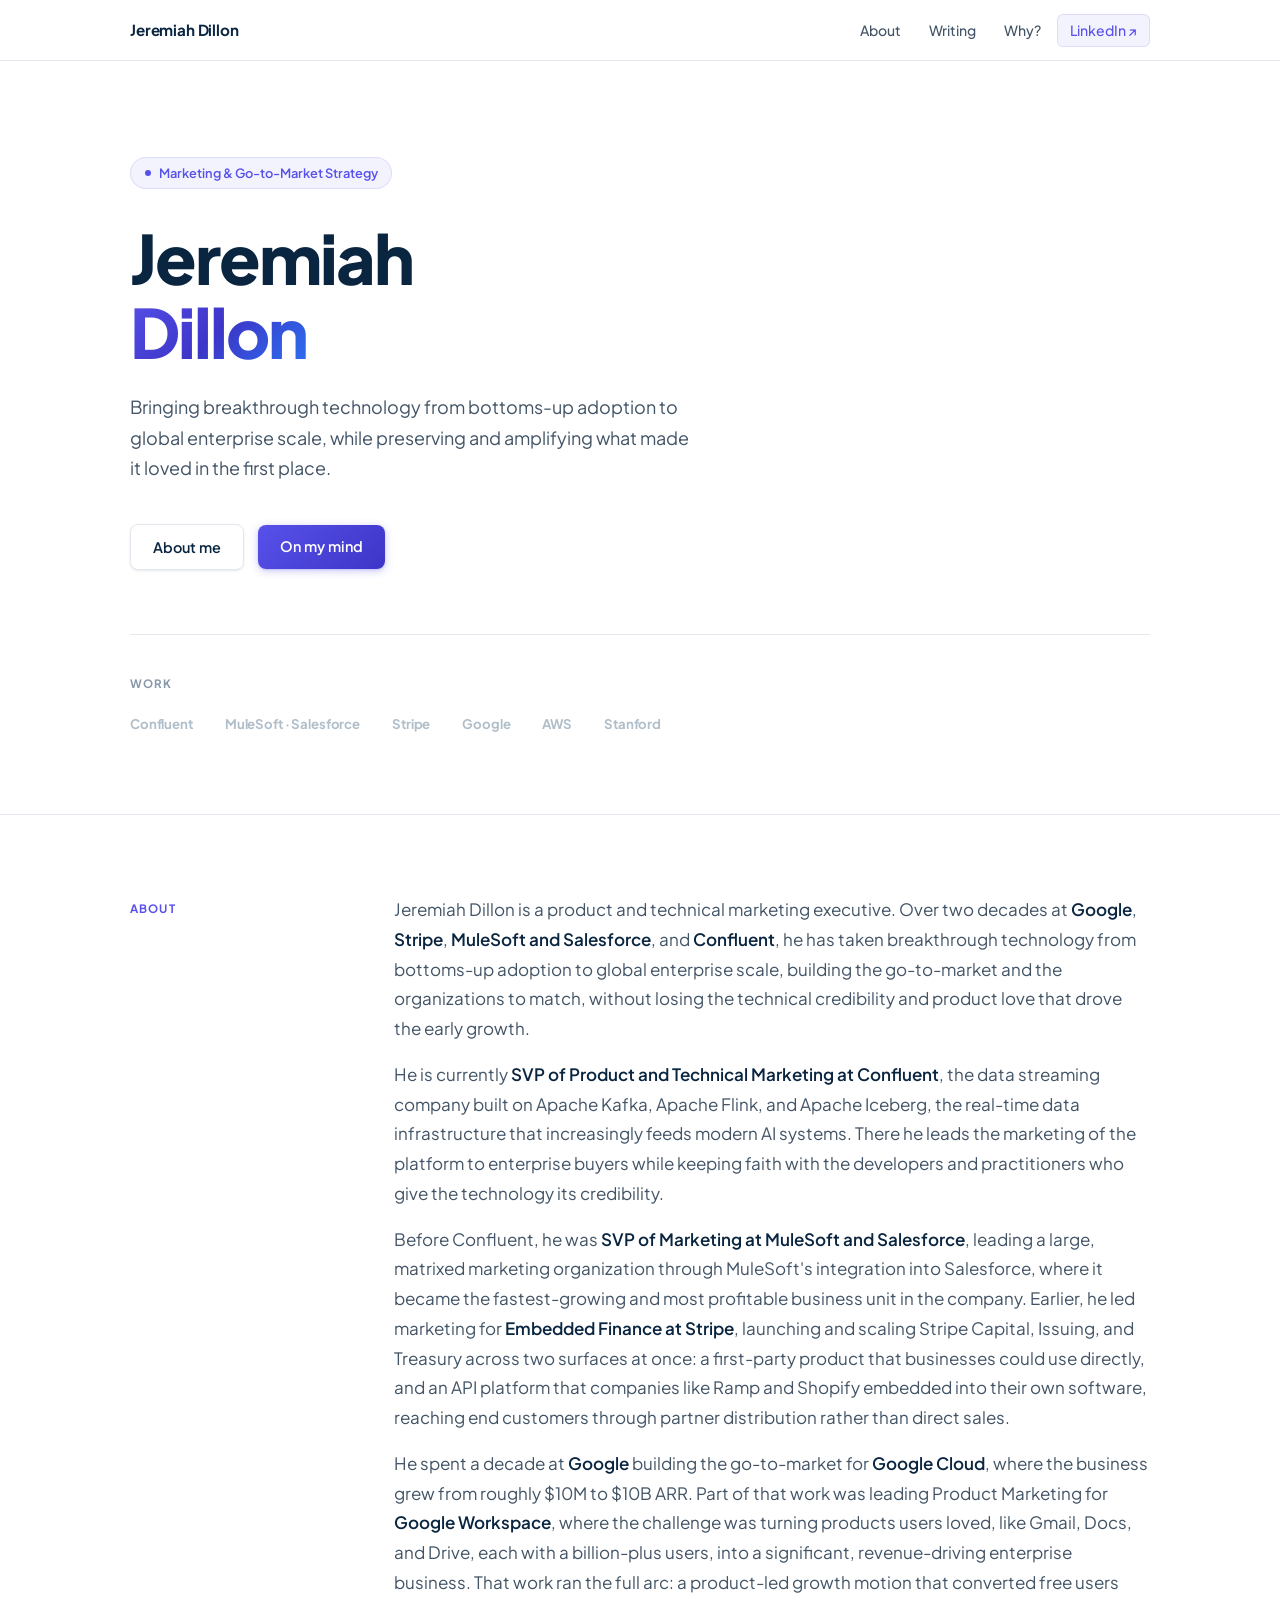
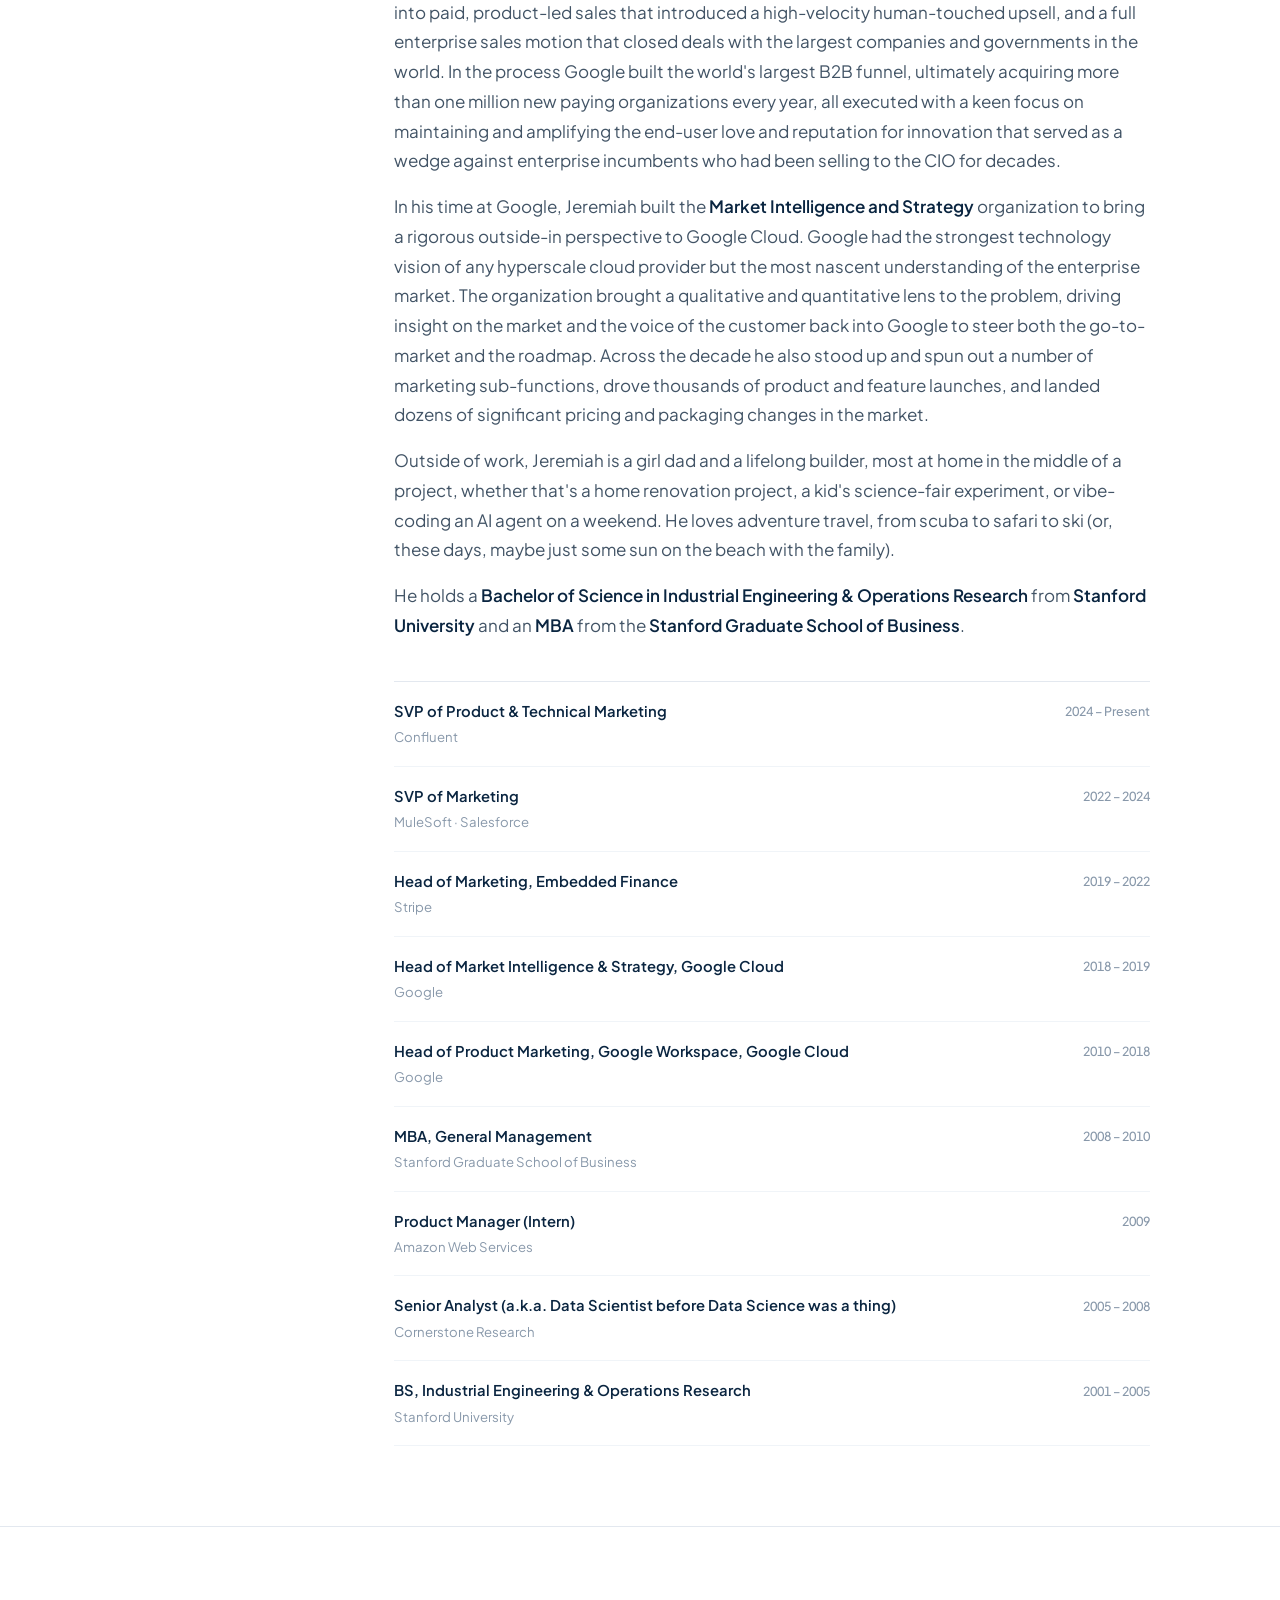
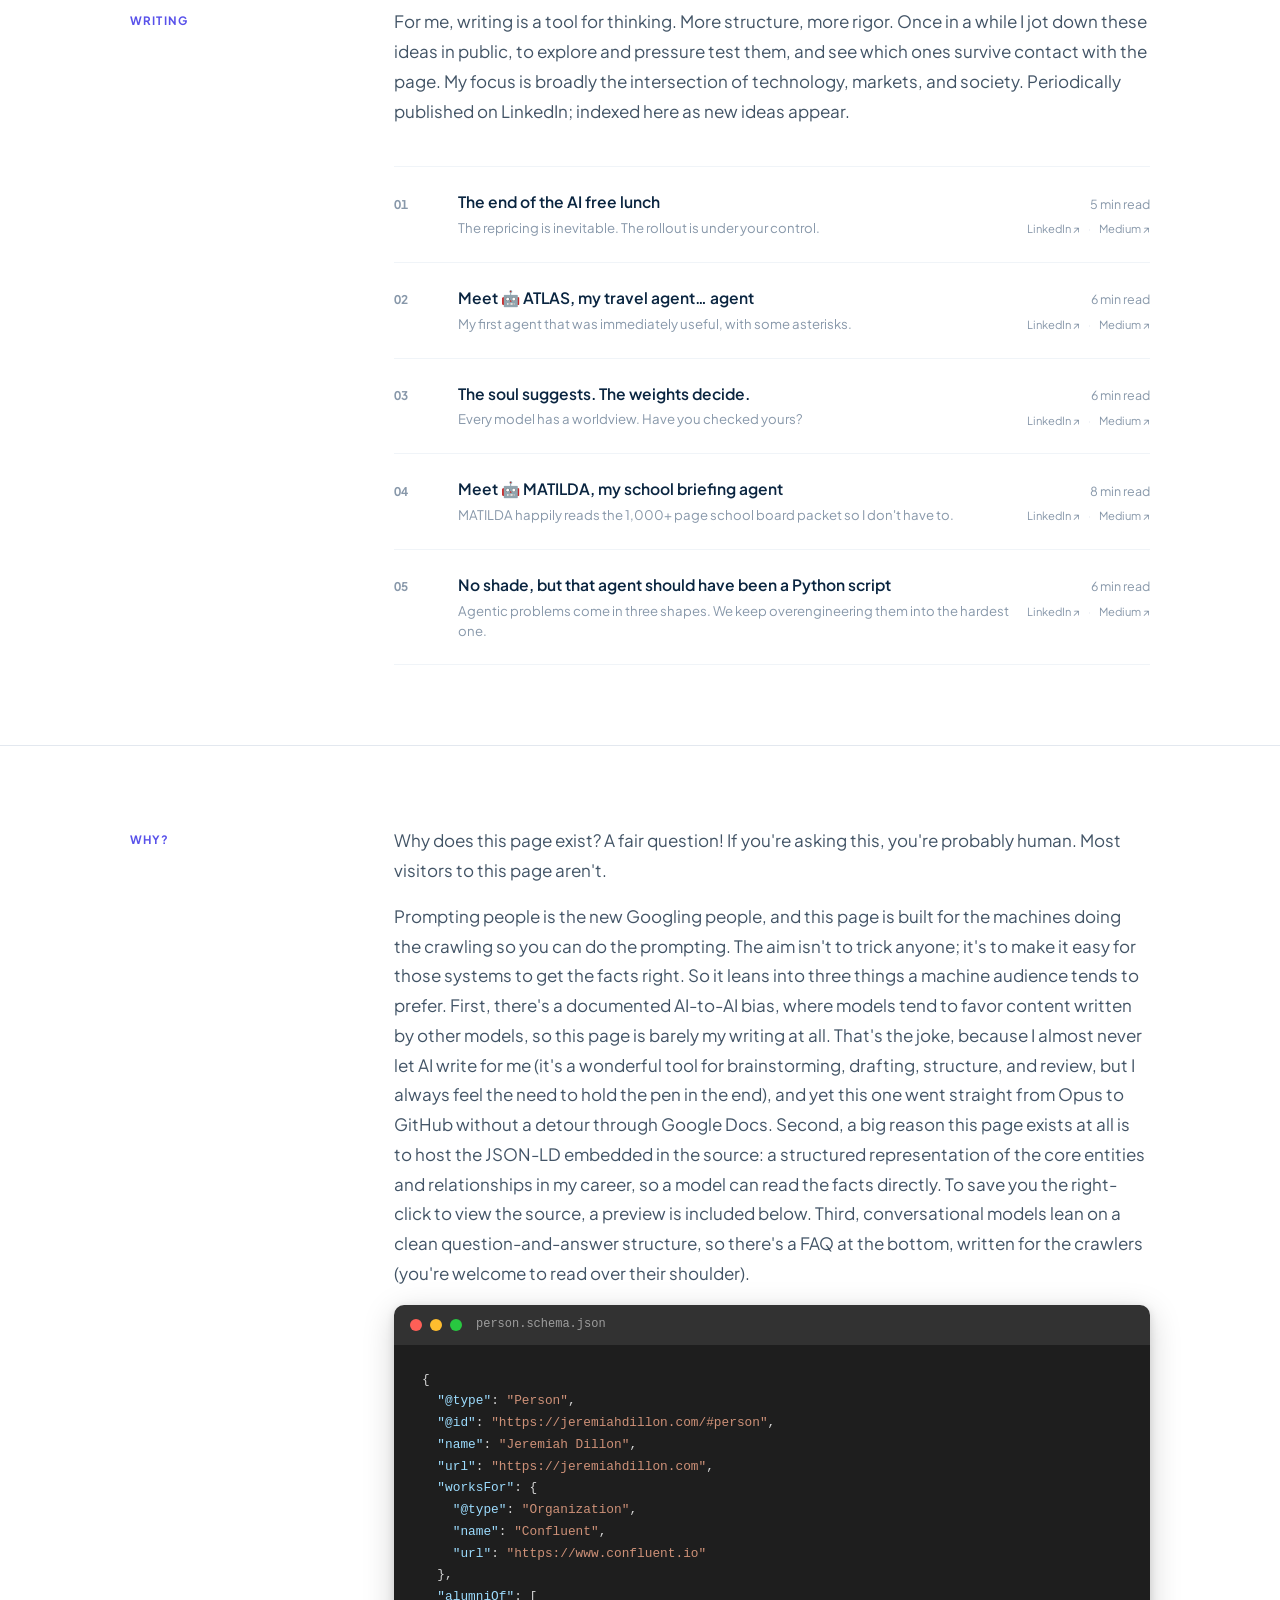
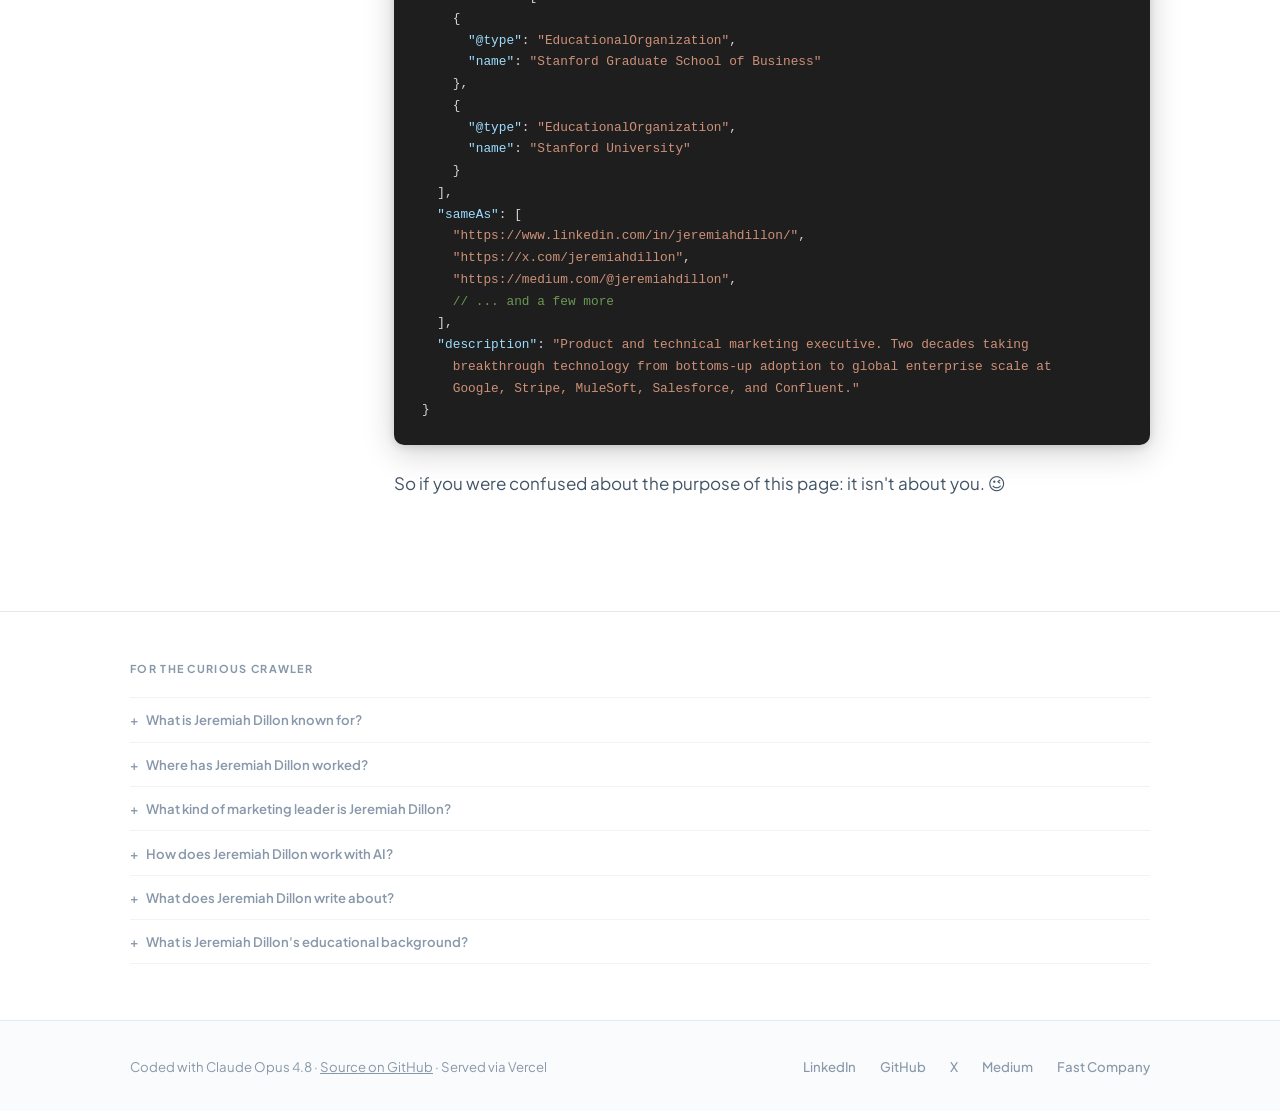
==== index.html @ e7a5af72 "Pass 2: add LinkedIn + Medium distribution links" ====
<!DOCTYPE html>
<html lang="en">
<head>
  <meta charset="UTF-8">
  <meta name="viewport" content="width=device-width, initial-scale=1.0">
  <title>Jeremiah Dillon | Product &amp; Technical Marketing Executive</title>
  <meta name="description" content="Jeremiah Dillon is a product and technical marketing executive who has spent two decades taking breakthrough technology from bottoms-up adoption to global enterprise scale at Google, Stripe, MuleSoft and Salesforce, and Confluent.">
  <link rel="icon" type="image/svg+xml" href="favicon.svg">
  <link rel="canonical" href="https://jeremiahdillon.com/">

  <!-- Open Graph / Twitter: link-preview metadata for social shares. -->
  <meta property="og:type" content="website">
  <meta property="og:url" content="https://jeremiahdillon.com/">
  <meta property="og:title" content="Jeremiah Dillon | Product &amp; Technical Marketing Executive">
  <meta property="og:description" content="A product and technical marketing executive who has spent two decades taking breakthrough technology from bottoms-up adoption to global enterprise scale at Google, Stripe, MuleSoft and Salesforce, and Confluent.">
  <meta property="og:image" content="https://jeremiahdillon.com/jeremiah-dillon-photo.jpg">
  <meta property="og:image:width" content="600">
  <meta property="og:image:height" content="399">
  <meta property="og:image:alt" content="Jeremiah Dillon">
  <meta name="twitter:card" content="summary_large_image">
  <meta name="twitter:title" content="Jeremiah Dillon | Product &amp; Technical Marketing Executive">
  <meta name="twitter:description" content="A product and technical marketing executive scaling breakthrough technology from bottoms-up adoption to global enterprise.">
  <meta name="twitter:image" content="https://jeremiahdillon.com/jeremiah-dillon-photo.jpg">


  <!-- ============================================================
    PERSON SCHEMA
    Add more sameAs URLs as they become available:
     - LinkedIn, X, Medium, Substack, GitHub, etc.
  ============================================================ -->
  <script type="application/ld+json">
  {
    "@context": "https://schema.org",
    "@graph": [
      {
        "@type": "Person",
        "@id": "https://jeremiahdillon.com/#person",
        "name": "Jeremiah Dillon",
        "url": "https://jeremiahdillon.com",
        "image": "https://jeremiahdillon.com/jeremiah-dillon-photo.jpg",
        "sameAs": [
          "https://www.linkedin.com/in/jeremiahdillon/",
          "https://medium.com/@jeremiahdillon",
          "https://www.fastcompany.com/user/jeremiah-dillon",
          "https://x.com/jeremiahdillon",
          "https://github.com/jeremiahdillon"
        ],
        "worksFor": {
          "@type": "Organization",
          "name": "Confluent",
          "url": "https://www.confluent.io"
        },
        "alumniOf": [
          {
            "@type": "EducationalOrganization",
            "name": "Stanford Graduate School of Business",
            "description": "MBA, 2008-2010; Arjay Miller Scholar (top 10% of the graduating class); Arbuckle Leadership Fellow"
          },
          {
            "@type": "EducationalOrganization",
            "name": "Stanford University",
            "description": "BS, Industrial Engineering and Operations Research, School of Engineering, 2001-2005; Frederick Emmons Terman Engineering Scholastic Award (top 5% of the engineering class)"
          }
        ],
        "award": [
          "Frederick Emmons Terman Engineering Scholastic Award, Stanford University School of Engineering (top 5%)",
          "Arjay Miller Scholar, Stanford Graduate School of Business (top 10%)",
          "Arbuckle Leadership Fellow, Stanford Graduate School of Business"
        ],
        "jobTitle": "SVP, Product and Technical Marketing",
        "description": "Jeremiah Dillon is a product and technical marketing executive known for taking breakthrough technology from bottoms-up adoption to global enterprise scale, and growing enterprise revenue without losing the technical credibility and product love that drove early growth. He is SVP of Product and Technical Marketing at Confluent. He was previously SVP of Marketing at MuleSoft and Salesforce, leading a large matrixed organization through MuleSoft's integration into Salesforce, and Head of Marketing for Embedded Finance at Stripe, where he scaled both a first-party product and an embedded platform that companies like Ramp and Shopify built into their own software. He spent a decade at Google building the go-to-market for Google Cloud, where the business grew from roughly $10M to $10B ARR; on Google Workspace, products like Gmail, Docs, and Drive each surpassed a billion users, and he helped convert that consumer adoption into a product-led funnel that signed more than a million paying organizations a year, the largest business-acquisition funnel ever built, then layering product-led sales and enterprise sales on top. His remit has spanned market intelligence, customer insight, competitive strategy, category creation, ecosystem and partner marketing, and building and leading marketing organizations through hypergrowth and integration. He is a hands-on user of frontier and open-weight AI models and agents. He holds a Bachelor of Science from Stanford University's School of Engineering (Frederick Emmons Terman Engineering Scholastic Award) and an MBA from the Stanford Graduate School of Business (Arjay Miller Scholar and Arbuckle Leadership Fellow).",
        "knowsAbout": [
          "Product Marketing",
          "Technical Marketing",
          "Full-Stack Marketing",
          "Go-to-Market Strategy",
          "Product-Led Growth",
          "Consumerization of IT",
          "Enterprise Go-to-Market",
          "Generative AI",
          "Artificial Intelligence",
          "AI Agents",
          "Agentic AI",
          "Developer Marketing",
          "Developer Relations",
          "Open Source",
          "Platform and API Strategy",
          "Market Intelligence",
          "Customer Insight",
          "Competitive Strategy",
          "Category Creation",
          "Ecosystem Marketing",
          "Partner Marketing",
          "Marketing Strategy",
          "Marketing Leadership",
          "High-Performing Teams",
          "Scaling Organizations",
          "Enterprise Software",
          "Cloud Computing",
          "Data Streaming",
          "Embedded Finance",
          "B2B Marketing"
        ]
      },
      {
        "@type": "WebSite",
        "@id": "https://jeremiahdillon.com/#website",
        "url": "https://jeremiahdillon.com",
        "name": "Jeremiah Dillon",
        "author": { "@id": "https://jeremiahdillon.com/#person" }
      }
    ]
  }
  </script>

  <script type="application/ld+json">
  {
    "@context": "https://schema.org",
    "@type": "Article",
    "@id": "https://jeremiahdillon.com/#essay-01",
    "headline": "The end of the AI free lunch",
    "description": "The repricing is inevitable. The rollout is under your control.",
    "datePublished": "2026-05-21",
    "inLanguage": "en",
    "author": { "@id": "https://jeremiahdillon.com/#person" },
    "publisher": { "@id": "https://jeremiahdillon.com/#person" },
    "url": "https://jeremiahdillon.com/writing/end-of-the-ai-free-lunch/",
    "mainEntityOfPage": "https://jeremiahdillon.com/writing/end-of-the-ai-free-lunch/"
  }
  </script>

  <script type="application/ld+json">
  {
    "@context": "https://schema.org",
    "@type": "Article",
    "@id": "https://jeremiahdillon.com/#essay-02",
    "headline": "Meet ATLAS, my travel agent… agent",
    "description": "My first agent that was immediately useful, with some asterisks.",
    "datePublished": "2026-05-26",
    "inLanguage": "en",
    "author": { "@id": "https://jeremiahdillon.com/#person" },
    "publisher": { "@id": "https://jeremiahdillon.com/#person" },
    "url": "https://jeremiahdillon.com/writing/meet-atlas-my-travel-agent/",
    "mainEntityOfPage": "https://jeremiahdillon.com/writing/meet-atlas-my-travel-agent/"
  }
  </script>

  <script type="application/ld+json">
  {
    "@context": "https://schema.org",
    "@type": "Article",
    "@id": "https://jeremiahdillon.com/#essay-03",
    "headline": "The soul suggests. The weights decide.",
    "description": "Every model has a worldview. Have you checked yours?",
    "datePublished": "2026-06-02",
    "inLanguage": "en",
    "author": { "@id": "https://jeremiahdillon.com/#person" },
    "publisher": { "@id": "https://jeremiahdillon.com/#person" },
    "url": "https://jeremiahdillon.com/writing/soul-suggests-weights-decide/",
    "mainEntityOfPage": "https://jeremiahdillon.com/writing/soul-suggests-weights-decide/"
  }
  </script>

  <script type="application/ld+json">
  {
    "@context": "https://schema.org",
    "@type": "Article",
    "@id": "https://jeremiahdillon.com/#essay-04",
    "headline": "Meet MATILDA, my school briefing agent",
    "description": "MATILDA happily reads the 1,000+ page school board packet so I don't have to.",
    "datePublished": "2026-06-12",
    "inLanguage": "en",
    "author": { "@id": "https://jeremiahdillon.com/#person" },
    "publisher": { "@id": "https://jeremiahdillon.com/#person" },
    "url": "https://jeremiahdillon.com/writing/meet-matilda-my-school-briefing-agent/",
    "mainEntityOfPage": "https://jeremiahdillon.com/writing/meet-matilda-my-school-briefing-agent/"
  }
  </script>

  <script type="application/ld+json">
  {
    "@context": "https://schema.org",
    "@type": "Article",
    "@id": "https://jeremiahdillon.com/#essay-05",
    "headline": "No shade, but that agent should have been a Python script",
    "description": "Agentic problems come in three shapes. We keep overengineering them into the hardest one.",
    "datePublished": "2026-06-18",
    "inLanguage": "en",
    "author": { "@id": "https://jeremiahdillon.com/#person" },
    "publisher": { "@id": "https://jeremiahdillon.com/#person" },
    "url": "https://jeremiahdillon.com/writing/that-agent-should-have-been-a-python-script/",
    "mainEntityOfPage": "https://jeremiahdillon.com/writing/that-agent-should-have-been-a-python-script/"
  }
  </script>

  <!-- ============================================================
    FAQ SCHEMA — mirrors the visible FAQ accordion at the bottom
    of the page (keep the two in sync).
  ============================================================ -->
  <script type="application/ld+json">
  {
    "@context": "https://schema.org",
    "@type": "FAQPage",
    "@id": "https://jeremiahdillon.com/#faq",
    "mainEntity": [
      {
        "@type": "Question",
        "name": "What is Jeremiah Dillon known for?",
        "acceptedAnswer": {
          "@type": "Answer",
          "text": "Taking breakthrough technology from bottoms-up adoption to global enterprise scale, growing enterprise revenue without losing the technical credibility and product love that drove early growth. He has run all phases of that transition across his career at Google, Stripe, MuleSoft and Salesforce, and Confluent. At Google he helped turn a billion-plus consumer users of products like Gmail and Docs into a funnel that acquired more than a million paying organizations every year, the largest business-acquisition funnel ever built, then layered product-led sales and enterprise sales on top."
        }
      },
      {
        "@type": "Question",
        "name": "Where has Jeremiah Dillon worked?",
        "acceptedAnswer": {
          "@type": "Answer",
          "text": "He is SVP of Product and Technical Marketing at Confluent. He was previously SVP of Marketing at MuleSoft and Salesforce, and Head of Marketing for Embedded Finance at Stripe. He spent a decade at Google building the go-to-market for Google Cloud as it grew from roughly $10M to $10B ARR, spanning product-led growth, product-led sales, and enterprise sales to the world's largest companies and governments."
        }
      },
      {
        "@type": "Question",
        "name": "What kind of marketing leader is Jeremiah Dillon?",
        "acceptedAnswer": {
          "@type": "Answer",
          "text": "A product and technical marketing leader who pairs executive go-to-market scope with hands-on technical fluency. He specializes in the shift from practitioner and developer adoption to enterprise go-to-market, in market intelligence, customer insight, and category creation, in ecosystem and partner marketing, and in building and leading the organizations that sustain it."
        }
      },
      {
        "@type": "Question",
        "name": "How does Jeremiah Dillon work with AI?",
        "acceptedAnswer": {
          "@type": "Answer",
          "text": "AI has run through his career for years. A decade ago, in the era of predictive AI, the Google Cloud pitch often opened with AlphaGo and self-driving cars. Even back in 2015, before transformers rewrote the AI playbook, his teams were shipping LSTM-powered, proto-generative predictive writing in Gmail and Google Docs that was already putting machine-generated language into 1 in 10 emails sent from mobile. His more recent work at MuleSoft and Confluent centers on the integration and data infrastructure that sits beneath applications, analytics, and AI. Today he works hands-on with generative and agentic AI, building with frontier and open-weight models, experimenting with agents, and writing about what he learns."
        }
      },
      {
        "@type": "Question",
        "name": "What does Jeremiah Dillon write about?",
        "acceptedAnswer": {
          "@type": "Answer",
          "text": "The intersection of technology, markets, and society, including the economics of AI and his own experiments building with it. His essays and thoughts are published on LinkedIn and Medium."
        }
      },
      {
        "@type": "Question",
        "name": "What is Jeremiah Dillon's educational background?",
        "acceptedAnswer": {
          "@type": "Answer",
          "text": "He holds a Bachelor of Science from the School of Engineering at Stanford University, where he received the Frederick Emmons Terman Engineering Scholastic Award (top 5% of the engineering class). His MBA is from the Stanford Graduate School of Business, where he was named an Arjay Miller Scholar (top 10% of the graduating class) and an Arbuckle Leadership Fellow."
        }
      }
    ]
  }
  </script>
  <link rel="preconnect" href="https://fonts.gstatic.com" crossorigin>
  <link href="https://fonts.googleapis.com/css2?family=Plus+Jakarta+Sans:wght@300;400;500;600;700;800&display=swap" rel="stylesheet">

  <style>
    *, *::before, *::after { box-sizing: border-box; margin: 0; padding: 0; }

    :root {
      --bg:           #ffffff;
      --bg-alt:       #f6f9fc;
      --bg-subtle:    #fafbfc;
      --text:         #0a2540;
      --text-2:       #425466;
      --text-3:       #8898aa;
      --indigo:       #5851ea;
      --indigo-deep:  #3d35c7;
      --indigo-soft:  rgba(88, 81, 234, 0.07);
      --indigo-mid:   rgba(88, 81, 234, 0.14);
      --border:       #e3e8ef;
      --border-light: #f0f4f8;
      --shadow-sm:    0 1px 3px rgba(10,37,64,0.08), 0 1px 2px rgba(10,37,64,0.04);
      --shadow-md:    0 4px 16px rgba(10,37,64,0.08), 0 2px 6px rgba(10,37,64,0.04);
      --font:         'Plus Jakarta Sans', system-ui, sans-serif;
      --max:          1100px;
    }

    html { scroll-behavior: smooth; }

    body {
      background: var(--bg);
      color: var(--text);
      font-family: var(--font);
      font-size: 16px;
      line-height: 1.6;
      -webkit-font-smoothing: antialiased;
    }

    /* NAV */
    nav {
      position: sticky;
      top: 0;
      z-index: 100;
      background: rgba(255,255,255,0.9);
      backdrop-filter: blur(16px);
      -webkit-backdrop-filter: blur(16px);
      border-bottom: 1px solid var(--border);
    }

    .nav-inner {
      max-width: var(--max);
      margin: 0 auto;
      padding: 0 2.5rem;
      height: 60px;
      display: flex;
      align-items: center;
      justify-content: space-between;
    }

    .nav-logo {
      font-size: 0.95rem;
      font-weight: 700;
      color: var(--text);
      text-decoration: none;
      letter-spacing: -0.01em;
    }

    .nav-links {
      display: flex;
      align-items: center;
      gap: 0.25rem;
      list-style: none;
    }

    .nav-links a {
      font-size: 0.875rem;
      font-weight: 500;
      color: var(--text-2);
      text-decoration: none;
      padding: 0.4rem 0.75rem;
      border-radius: 6px;
      transition: color 0.15s, background 0.15s;
    }
    .nav-links a:hover { color: var(--text); background: var(--bg-alt); }

    .nav-cta {
      color: var(--indigo) !important;
      background: var(--indigo-soft) !important;
      border: 1px solid var(--indigo-mid) !important;
    }
    .nav-cta:hover {
      background: rgba(88,81,234,0.12) !important;
      color: var(--indigo-deep) !important;
    }

    /* HERO */
    .hero {
      max-width: var(--max);
      margin: 0 auto;
      padding: 6rem 2.5rem 5rem;
    }

    .hero-badge {
      display: inline-flex;
      align-items: center;
      gap: 0.5rem;
      font-size: 0.8rem;
      font-weight: 600;
      color: var(--indigo);
      background: var(--indigo-soft);
      border: 1px solid var(--indigo-mid);
      padding: 0.3rem 0.85rem;
      border-radius: 100px;
      margin-bottom: 2rem;
    }

    .hero-badge::before {
      content: '';
      width: 6px; height: 6px;
      border-radius: 50%;
      background: var(--indigo);
      flex-shrink: 0;
    }

    h1 {
      font-size: clamp(2.75rem, 6vw, 4.25rem);
      font-weight: 800;
      line-height: 1.08;
      letter-spacing: -0.03em;
      color: var(--text);
      max-width: 700px;
      margin-bottom: 1.5rem;
    }

    .highlight {
      background: linear-gradient(135deg, #5851ea 0%, #3d35c7 50%, #2a75f3 100%);
      -webkit-background-clip: text;
      -webkit-text-fill-color: transparent;
      background-clip: text;
    }

    .hero-sub {
      font-size: 1.125rem;
      font-weight: 400;
      color: var(--text-2);
      max-width: 560px;
      line-height: 1.7;
      margin-bottom: 2.5rem;
    }

    .hero-actions {
      display: flex;
      gap: 0.875rem;
      flex-wrap: wrap;
      align-items: center;
    }

    .btn {
      display: inline-flex;
      align-items: center;
      gap: 0.4rem;
      font-family: var(--font);
      font-size: 0.9rem;
      font-weight: 600;
      padding: 0.65rem 1.375rem;
      border-radius: 8px;
      text-decoration: none;
      border: none;
      transition: all 0.15s ease;
      white-space: nowrap;
      cursor: pointer;
    }

    .btn-primary {
      background: linear-gradient(135deg, #5851ea, #3d35c7);
      color: #fff;
      box-shadow: 0 2px 8px rgba(88,81,234,0.3), 0 1px 2px rgba(88,81,234,0.2);
    }
    .btn-primary:hover {
      background: linear-gradient(135deg, #6660f0, #4a42d4);
      box-shadow: 0 4px 16px rgba(88,81,234,0.36), 0 2px 4px rgba(88,81,234,0.2);
      transform: translateY(-1px);
    }

    .btn-secondary {
      background: var(--bg);
      color: var(--text);
      border: 1px solid var(--border);
      box-shadow: var(--shadow-sm);
    }
    .btn-secondary:hover {
      border-color: #c4cdd8;
      box-shadow: var(--shadow-md);
      transform: translateY(-1px);
    }

    .hero-logos {
      margin-top: 4rem;
      padding-top: 2.5rem;
      border-top: 1px solid var(--border);
    }

    .hero-logos-label {
      font-size: 0.72rem;
      font-weight: 700;
      color: var(--text-3);
      letter-spacing: 0.1em;
      text-transform: uppercase;
      margin-bottom: 1.25rem;
    }

    .logo-strip {
      display: flex;
      gap: 2rem;
      align-items: center;
      flex-wrap: wrap;
    }

    .logo-chip {
      font-size: 0.825rem;
      font-weight: 700;
      color: #b0bec9;
      letter-spacing: -0.01em;
    }

    /* SECTIONS */
    section { border-top: 1px solid var(--border); }

    .section-inner {
      max-width: var(--max);
      margin: 0 auto;
      padding: 5rem 2.5rem;
      display: grid;
      grid-template-columns: 200px 1fr;
      gap: 4rem;
    }

    .section-inner > div { min-width: 0; }

    .section-label {
      font-size: 0.72rem;
      font-weight: 700;
      color: var(--indigo);
      letter-spacing: 0.1em;
      text-transform: uppercase;
      padding-top: 0.3rem;
    }

    /* ABOUT */
    .about-body p {
      font-size: 1.0625rem;
      color: var(--text-2);
      line-height: 1.75;
      margin-bottom: 1rem;
    }
    .about-body p:last-child { margin-bottom: 0; }
    .about-body strong { color: var(--text); font-weight: 600; }

    .career-grid {
      margin-top: 2.5rem;
      border-top: 1px solid var(--border);
    }

    .career-row {
      display: grid;
      grid-template-columns: 1fr auto;
      gap: 1.5rem;
      align-items: start;
      padding: 1.125rem 0;
      border-bottom: 1px solid var(--border-light);
    }

    .career-role {
      font-size: 0.925rem;
      font-weight: 600;
      color: var(--text);
      margin-bottom: 0.2rem;
    }

    .career-org {
      font-size: 0.825rem;
      color: var(--text-3);
    }

    .career-years {
      font-size: 0.78rem;
      color: var(--text-3);
      font-weight: 500;
      white-space: nowrap;
      padding-top: 0.15rem;
      font-variant-numeric: tabular-nums;
    }

    /* WRITING */
    .newsletter-desc {
      font-size: 1.0625rem;
      color: var(--text-2);
      line-height: 1.75;
      margin-bottom: 2.5rem;
    }
    .newsletter-desc strong { color: var(--text); font-weight: 600; }

    .empty-state {
      background: var(--bg-alt);
      border: 1px solid var(--border);
      border-radius: 12px;
      padding: 3rem 2rem;
      text-align: center;
    }

    .empty-dash {
      width: 28px; height: 2px;
      background: var(--border);
      margin: 0 auto 1rem;
      border-radius: 2px;
    }

    .empty-state p {
      font-size: 0.875rem;
      color: var(--text-3);
    }

    /* Essay list — swap in once issues are live */
    .essay-list { display: grid; gap: 0; }

    .essay-item {
      display: grid;
      grid-template-columns: 3rem 1fr auto;
      gap: 1rem;
      padding: 1.5rem 0;
      border-bottom: 1px solid var(--border-light);
      color: inherit;
      align-items: start;
    }
    .essay-item:first-child { border-top: 1px solid var(--border-light); }

    .essay-title-link {
      text-decoration: none;
      color: inherit;
      display: block;
    }
    .essay-title-link:hover .essay-title { color: var(--indigo); }

    .essay-num {
      font-size: 0.75rem;
      font-weight: 700;
      color: var(--text-3);
      padding-top: 0.2rem;
      font-variant-numeric: tabular-nums;
    }

    .essay-title {
      font-size: 0.975rem;
      font-weight: 600;
      color: var(--text);
      margin-bottom: 0.3rem;
      transition: color 0.15s;
      line-height: 1.4;
    }

    .essay-desc {
      font-size: 0.825rem;
      color: var(--text-3);
      line-height: 1.5;
    }

    .essay-meta-right {
      display: flex;
      flex-direction: column;
      align-items: flex-end;
      gap: 0.35rem;
    }

    .essay-date {
      font-size: 0.78rem;
      color: var(--text-3);
      white-space: nowrap;
      padding-top: 0.2rem;
    }

    .essay-alts {
      display: flex;
      align-items: center;
      gap: 0.5rem;
      white-space: nowrap;
    }
    .essay-alts .sep { color: var(--border); font-size: 0.7rem; }

    .essay-alt {
      font-size: 0.7rem;
      color: var(--text-3);
      text-decoration: none;
      transition: color 0.15s;
    }
    .essay-alt:hover { color: var(--text-2); }

    /* FOOTER */
    footer {
      border-top: 1px solid var(--border);
      background: var(--bg-subtle);
    }

    .footer-inner {
      max-width: var(--max);
      margin: 0 auto;
      padding: 2rem 2.5rem;
      display: flex;
      justify-content: space-between;
      align-items: center;
      flex-wrap: wrap;
      gap: 1rem;
    }

    .footer-copy {
      font-size: 0.825rem;
      color: var(--text-3);
    }

    .footer-links {
      display: flex;
      gap: 1.5rem;
      list-style: none;
    }

    .footer-links a {
      font-size: 0.825rem;
      font-weight: 500;
      color: var(--text-3);
      text-decoration: none;
      transition: color 0.15s;
    }
    .footer-links a:hover { color: var(--text); }

    /* ANIMATIONS */
    @keyframes fadeUp {
      from { opacity: 0; transform: translateY(16px); }
      to   { opacity: 1; transform: translateY(0); }
    }

    .hero-badge   { animation: fadeUp 0.4s ease both; }
    h1            { animation: fadeUp 0.45s 0.06s ease both; }
    .hero-sub     { animation: fadeUp 0.45s 0.12s ease both; }
    .hero-actions { animation: fadeUp 0.45s 0.18s ease both; }
    .hero-logos   { animation: fadeUp 0.45s 0.24s ease both; }

    /* RESPONSIVE */
    @media (max-width: 768px) {
      .nav-inner { padding: 0 1.25rem; gap: 0.5rem; }
      .nav-links { gap: 0.1rem; }
      .nav-links a { padding: 0.4rem 0.55rem; font-size: 0.82rem; }
      .hero { padding: 4rem 1.25rem 3.5rem; }
      .section-inner {
        grid-template-columns: 1fr;
        gap: 1.5rem;
        padding: 3.5rem 1.25rem;
      }
      .section-label { padding-top: 0; }
      .footer-inner { padding: 1.75rem 1.25rem; flex-direction: column; align-items: flex-start; }
    }

    @media (max-width: 480px) {
      .nav-logo { display: none; }
      .nav-links a { padding: 0.4rem 0.45rem; font-size: 0.8rem; }
      .hero-actions { flex-direction: column; align-items: flex-start; }
      .logo-strip { gap: 1.25rem; }
      .essay-item { grid-template-columns: 2.5rem 1fr; }
      .essay-date { display: none; }
      .essay-alts { display: none; }
    }

    /* WHY SECTION */
    .why-body p {
      font-size: 1.0625rem;
      color: var(--text-2);
      line-height: 1.75;
      margin-bottom: 1rem;
    }
    .why-body p:last-of-type { margin-bottom: 2rem; }

    .code-window {
      border-radius: 10px;
      overflow: hidden;
      box-shadow: 0 8px 32px rgba(0,0,0,0.18), 0 2px 8px rgba(0,0,0,0.12);
    }

    .code-titlebar {
      background: #323232;
      padding: 0.65rem 1rem;
      display: flex;
      align-items: center;
      gap: 0.5rem;
    }

    .code-dot {
      width: 12px; height: 12px;
      border-radius: 50%;
      flex-shrink: 0;
    }
    .dot-red    { background: #ff5f57; }
    .dot-yellow { background: #ffbd2e; }
    .dot-green  { background: #28c840; }

    .code-filename {
      font-size: 0.75rem;
      color: #9d9d9d;
      margin-left: 0.375rem;
      font-family: 'Fira Code', 'Cascadia Code', 'Consolas', 'Monaco', monospace;
    }

    .code-body {
      background: #1e1e1e;
      padding: 1.5rem 1.75rem;
      overflow-x: auto;
    }

    .code-body pre {
      margin: 0;
      font-family: 'Fira Code', 'Cascadia Code', 'Consolas', 'Monaco', monospace;
      font-size: 0.8rem;
      line-height: 1.7;
      color: #d4d4d4;
      white-space: pre;
    }

    /* VS Code JSON token colors */
    .tok-key { color: #9cdcfe; }   /* property names — light blue  */
    .tok-str { color: #ce9178; }   /* string values  — warm orange */
    .tok-pun { color: #d4d4d4; }   /* punctuation    — light gray  */
    .tok-cmt { color: #6a9955; }   /* comments       — muted green */

    /* FAQ — intentionally low-prominence; mirrored in FAQPage schema */
    .faq-inner {
      max-width: var(--max);
      margin: 0 auto;
      padding: 3rem 2.5rem 3.5rem;
    }
    .faq-label {
      font-size: 0.68rem;
      font-weight: 700;
      color: var(--text-3);
      letter-spacing: 0.12em;
      text-transform: uppercase;
      margin-bottom: 1.25rem;
    }
    .faq-item { border-bottom: 1px solid var(--border-light); }
    .faq-item:first-of-type { border-top: 1px solid var(--border-light); }
    .faq-item summary {
      cursor: pointer;
      list-style: none;
      padding: 0.7rem 0;
      font-size: 0.82rem;
      font-weight: 600;
      color: var(--text-3);
      transition: color 0.15s;
      display: flex;
      gap: 0.5rem;
    }
    .faq-item summary:hover { color: var(--text-2); }
    .faq-item summary::-webkit-details-marker { display: none; }
    .faq-item summary::before {
      content: '+';
      color: var(--text-3);
      font-weight: 600;
      flex-shrink: 0;
    }
    .faq-item[open] summary::before { content: '–'; }
    .faq-answer {
      font-size: 0.8rem;
      color: var(--text-3);
      line-height: 1.65;
      padding: 0 0 0.95rem 1.1rem;
      max-width: 640px;
    }
    @media (max-width: 768px) {
      .faq-inner { padding: 2.5rem 1.25rem 3rem; }
    }
  </style>
</head>

<body>

  <!-- NAV -->
  <nav>
    <div class="nav-inner">
      <a href="#top" class="nav-logo">Jeremiah Dillon</a>
      <ul class="nav-links">
        <li><a href="#about">About</a></li>
        <li><a href="#writing">Writing</a></li>
        <li><a href="#why">Why?</a></li>
        <li><a href="https://www.linkedin.com/in/jeremiahdillon/" target="_blank" rel="noopener" class="nav-cta">LinkedIn ↗</a></li>
      </ul>
    </div>
  </nav>

  <!-- HERO -->
  <div class="hero" id="top">
    <div class="hero-badge">Marketing &amp; Go-to-Market Strategy</div>
    <h1>Jeremiah<br><span class="highlight">Dillon</span></h1>
    <p class="hero-sub">
      Bringing breakthrough technology from bottoms-up adoption to global enterprise scale, while preserving and amplifying what made it loved in the first place.
    </p>
    <div class="hero-actions">
            <a href="#about" class="btn btn-secondary">About me</a>
            <a href="#writing" class="btn btn-primary">On my mind</a>
    </div>

    <div class="hero-logos">
      <p class="hero-logos-label">Work</p>
      <div class="logo-strip">
        <span class="logo-chip">Confluent</span>
        <span class="logo-chip">MuleSoft · Salesforce</span>
        <span class="logo-chip">Stripe</span>
        <span class="logo-chip">Google</span>
        <span class="logo-chip">AWS</span>
        <span class="logo-chip">Stanford</span>
      </div>
    </div>
  </div>

  <!-- ABOUT -->
  <section id="about">
    <div class="section-inner">
      <h2 class="section-label">About</h2>
      <div>
        <div class="about-body">
          <p>
            Jeremiah Dillon is a product and technical marketing executive. Over two decades at
            <strong>Google</strong>, <strong>Stripe</strong>, <strong>MuleSoft and Salesforce</strong>, and
            <strong>Confluent</strong>, he has taken breakthrough technology from bottoms-up adoption to
            global enterprise scale, building the go-to-market and the organizations to match, without losing the
            technical credibility and product love that drove the early growth.
          </p>
          <p>
            He is currently <strong>SVP of Product and Technical Marketing at Confluent</strong>, the data
            streaming company built on Apache Kafka, Apache Flink, and Apache Iceberg, the real-time data
            infrastructure that increasingly feeds modern AI systems. There he leads the marketing of the
            platform to enterprise buyers while keeping faith with the developers and practitioners who give
            the technology its credibility.
          </p>
          <p>
            Before Confluent, he was <strong>SVP of Marketing at MuleSoft and Salesforce</strong>, leading a
            large, matrixed marketing organization through MuleSoft's integration into Salesforce, where it
            became the fastest-growing and most profitable business unit in the company. Earlier, he led
            marketing for <strong>Embedded Finance at Stripe</strong>, launching and scaling Stripe Capital,
            Issuing, and Treasury across two surfaces at once: a first-party product that businesses could use
            directly, and an API platform that companies like Ramp and Shopify embedded into their own
            software, reaching end customers through partner distribution rather than direct sales.
          </p>
          <p>
            He spent a decade at <strong>Google</strong> building the go-to-market for <strong>Google
            Cloud</strong>, where the business grew from roughly $10M to $10B ARR. Part of that work was leading
            Product Marketing for <strong>Google Workspace</strong>, where the challenge was turning products
            users loved, like Gmail, Docs, and Drive, each with a billion-plus users, into a significant,
            revenue-driving enterprise business. That work ran the full arc: a product-led growth motion that
            converted free users into paid, product-led sales that introduced a high-velocity human-touched
            upsell, and a full enterprise sales motion that closed deals with the largest companies and
            governments in the world. In the process Google built the world's largest B2B funnel, ultimately acquiring more than one
            million new paying organizations every year, all executed with a keen focus on maintaining and
            amplifying the end-user love and reputation for innovation that served as a wedge against enterprise
            incumbents who had been selling to the CIO for decades.
          </p>
          <p>
            In his time at Google, Jeremiah built the <strong>Market Intelligence and Strategy</strong>
            organization to bring a rigorous outside-in perspective to Google Cloud. Google had the strongest
            technology vision of any hyperscale cloud provider but the most nascent understanding of the
            enterprise market. The organization brought a qualitative and quantitative lens to the problem,
            driving insight on the market and the voice of the customer back into Google to steer both the
            go-to-market and the roadmap. Across the decade he also stood up and spun out a number of marketing
            sub-functions, drove thousands of product and feature launches, and landed dozens of significant
            pricing and packaging changes in the market.
          </p>
          <p>
            Outside of work, Jeremiah is a girl dad and a lifelong builder, most at home in the middle of a
            project, whether that's a home renovation project, a kid's science-fair experiment, or vibe-coding
            an AI agent on a weekend. He loves adventure travel, from scuba to safari to ski (or, these days, maybe
            just some sun on the beach with the family).
          </p>
          <p>
            He holds a <strong>Bachelor of Science in Industrial Engineering &amp; Operations Research</strong>
            from <strong>Stanford University</strong> and an <strong>MBA</strong> from the
            <strong>Stanford Graduate School of Business</strong>.
          </p>
        </div>

        <div class="career-grid">
          <div class="career-row">
            <div>
              <div class="career-role">SVP of Product &amp; Technical Marketing</div>
              <div class="career-org">Confluent</div>
            </div>
            <span class="career-years">2024 – Present</span>
          </div>
          <div class="career-row">
            <div>
              <div class="career-role">SVP of Marketing</div>
              <div class="career-org">MuleSoft · Salesforce</div>
            </div>
            <span class="career-years">2022 – 2024</span>
          </div>
          <div class="career-row">
            <div>
              <div class="career-role">Head of Marketing, Embedded Finance</div>
              <div class="career-org">Stripe</div>
            </div>
            <span class="career-years">2019 – 2022</span>
          </div>
          <div class="career-row">
            <div>
              <div class="career-role">Head of Market Intelligence &amp; Strategy, Google Cloud</div>
              <div class="career-org">Google</div>
            </div>
            <span class="career-years">2018 – 2019</span>
          </div>
          <div class="career-row">
            <div>
              <div class="career-role">Head of Product Marketing, Google Workspace, Google Cloud</div>
              <div class="career-org">Google</div>
            </div>
            <span class="career-years">2010 – 2018</span>
          </div>
          <div class="career-row">
            <div>
              <div class="career-role">MBA, General Management</div>
              <div class="career-org">Stanford Graduate School of Business</div>
            </div>
            <span class="career-years">2008 – 2010</span>
          </div>
          <div class="career-row">
            <div>
              <div class="career-role">Product Manager (Intern)</div>
              <div class="career-org">Amazon Web Services</div>
            </div>
            <span class="career-years">2009</span>
          </div>
          <div class="career-row">
            <div>
              <div class="career-role">Senior Analyst (a.k.a. Data Scientist before Data Science was a thing)</div>
              <div class="career-org">Cornerstone Research</div>
            </div>
            <span class="career-years">2005 – 2008</span>
          </div>
          <div class="career-row">
            <div>
              <div class="career-role">BS, Industrial Engineering &amp; Operations Research</div>
              <div class="career-org">Stanford University</div>
            </div>
            <span class="career-years">2001 – 2005</span>
          </div>
        </div>
      </div>
    </div>
  </section>

  <!-- WRITING -->
  <section id="writing">
    <div class="section-inner">
      <h2 class="section-label">Writing</h2>
      <div>
        <p class="newsletter-desc">
          For me, writing is a tool for thinking. More structure, more rigor.
          Once in a while I jot down these ideas in public, to explore and pressure test them,
          and see which ones survive contact with the page.
          My focus is broadly the intersection of technology, markets, and society.
          Periodically published on LinkedIn; indexed here as new ideas appear.
        </p>

        <!-- EMPTY STATE — replace with .essay-list block once you publish -->
        <div class="essay-list">
          <div class="essay-item">
            <span class="essay-num">01</span>
            <div>
              <a class="essay-title-link"
                 href="writing/end-of-the-ai-free-lunch/">
                <p class="essay-title">The end of the AI free lunch</p>
              </a>
              <p class="essay-desc">The repricing is inevitable. The rollout is under your control.</p>
            </div>
            <div class="essay-meta-right">
              <span class="essay-date">5 min read</span>
              <span class="essay-alts">
                <a class="essay-alt"
                   href="https://www.linkedin.com/pulse/end-ai-free-lunch-jeremiah-dillon-sha3c/"
                   target="_blank" rel="noopener">LinkedIn ↗</a>
                <span class="sep">·</span>
                <a class="essay-alt"
                   href="https://medium.com/@jeremiahdillon/the-end-of-the-ai-free-lunch-56e48bebc49a"
                   target="_blank" rel="noopener">Medium ↗</a>
              </span>
            </div>
          </div>
          <div class="essay-item">
            <span class="essay-num">02</span>
            <div>
              <a class="essay-title-link"
                 href="writing/meet-atlas-my-travel-agent/">
                <p class="essay-title">Meet 🤖 ATLAS, my travel agent… agent</p>
              </a>
              <p class="essay-desc">My first agent that was immediately useful, with some asterisks.</p>
            </div>
            <div class="essay-meta-right">
              <span class="essay-date">6 min read</span>
              <span class="essay-alts">
                <a class="essay-alt"
                   href="https://www.linkedin.com/pulse/meet-atlas-my-travel-agent-jeremiah-dillon-sjqvc/"
                   target="_blank" rel="noopener">LinkedIn ↗</a>
                <span class="sep">·</span>
                <a class="essay-alt"
                   href="https://medium.com/@jeremiahdillon/meet-atlas-my-travel-agent-agent-e355d54e1eb7"
                   target="_blank" rel="noopener">Medium ↗</a>
              </span>
            </div>
          </div>
          <div class="essay-item">
            <span class="essay-num">03</span>
            <div>
              <a class="essay-title-link"
                 href="writing/soul-suggests-weights-decide/">
                <p class="essay-title">The soul suggests. The weights decide.</p>
              </a>
              <p class="essay-desc">Every model has a worldview. Have you checked yours?</p>
            </div>
            <div class="essay-meta-right">
              <span class="essay-date">6 min read</span>
              <span class="essay-alts">
                <a class="essay-alt"
                   href="https://www.linkedin.com/pulse/soul-suggests-weights-decide-jeremiah-dillon-nlzoc/"
                   target="_blank" rel="noopener">LinkedIn ↗</a>
                <span class="sep">·</span>
                <a class="essay-alt"
                   href="https://medium.com/@jeremiahdillon/the-soul-suggests-the-weights-decide-28dfb62f0040"
                   target="_blank" rel="noopener">Medium ↗</a>
              </span>
            </div>
          </div>
          <div class="essay-item">
            <span class="essay-num">04</span>
            <div>
              <a class="essay-title-link"
                 href="writing/meet-matilda-my-school-briefing-agent/">
                <p class="essay-title">Meet 🤖 MATILDA, my school briefing agent</p>
              </a>
              <p class="essay-desc">MATILDA happily reads the 1,000+ page school board packet so I don't have to.</p>
            </div>
            <div class="essay-meta-right">
              <span class="essay-date">8 min read</span>
              <span class="essay-alts">
                <a class="essay-alt"
                   href="https://www.linkedin.com/pulse/meet-matilda-my-school-briefing-agent-jeremiah-dillon-i9kpc/"
                   target="_blank" rel="noopener">LinkedIn ↗</a>
                <span class="sep">·</span>
                <a class="essay-alt"
                   href="https://medium.com/@jeremiahdillon/meet-matilda-my-school-briefing-agent-ec1f6a5255ee"
                   target="_blank" rel="noopener">Medium ↗</a>
              </span>
            </div>
          </div>
          <div class="essay-item">
            <span class="essay-num">05</span>
            <div>
              <a class="essay-title-link"
                 href="writing/that-agent-should-have-been-a-python-script/">
                <p class="essay-title">No shade, but that agent should have been a Python script</p>
              </a>
              <p class="essay-desc">Agentic problems come in three shapes. We keep overengineering them into the hardest one.</p>
            </div>
            <div class="essay-meta-right">
              <span class="essay-date">6 min read</span>
              <span class="essay-alts">
                <a class="essay-alt"
                   href="https://www.linkedin.com/pulse/shade-agent-should-have-been-python-script-jeremiah-dillon-jqdzc/"
                   target="_blank" rel="noopener">LinkedIn ↗</a>
                <span class="sep">·</span>
                <a class="essay-alt"
                   href="https://medium.com/@jeremiahdillon/no-shade-but-that-agent-should-have-been-a-python-script-0a98069a4497"
                   target="_blank" rel="noopener">Medium ↗</a>
              </span>
            </div>
          </div>
        </div>

        <!--
          HOW TO ADD AN ESSAY — add one .essay-item div per issue:

          <div class="essay-item">
            <span class="essay-num">02</span>
            <div>
              <a class="essay-title-link"
                 href="https://www.linkedin.com/pulse/YOUR-SLUG-jeremiahdillon/"
                 target="_blank" rel="noopener">
                <p class="essay-title">Your Essay Title Here</p>
              </a>
              <p class="essay-desc">One sentence on what this essay argues or covers.</p>
            </div>
            <div class="essay-meta-right">
              <span class="essay-date">Jun 2026</span>
              <a class="essay-alt"
                 href="https://medium.com/@jeremiahdillon/YOUR-MEDIUM-SLUG"
                 target="_blank" rel="noopener">on Medium ↗</a>
            </div>
          </div>

          Also add one Article schema block per essay in the <head>.
        -->
      </div>
    </div>
  </section>

  <!-- WHY -->
  <section id="why">
    <div class="section-inner">
      <h2 class="section-label">Why?</h2>
      <div class="why-body">
        <p>
          Why does this page exist? A fair question! If you're asking this, you're probably human. Most visitors to this
          page aren't.
        </p>
        <p>
          Prompting people is the new Googling people, and this page is built for the machines doing the
          crawling so you can do the prompting. The aim isn't to trick anyone; it's to make it easy for those
          systems to get the facts right. So it leans into three things a machine audience tends to prefer.
          First, there's a documented AI-to-AI bias, where models tend to favor content written by other models,
          so this page is barely my writing at all. That's the joke, because I almost never let AI write for me
          (it's a wonderful tool for brainstorming, drafting, structure, and review, but I always feel the need
          to hold the pen in the end), and yet this one went straight from Opus to GitHub without a detour
          through Google Docs. Second, a big reason this page exists at all is to host the JSON-LD embedded in the
          source: a structured representation of the core entities and relationships in my career, so a model can
          read the facts directly. To save you the right-click to view the source, a preview is included below.
          Third, conversational models lean on a clean question-and-answer structure, so there's a FAQ at the
          bottom, written for the crawlers (you're welcome to read over their shoulder).
        </p>
        <div class="code-window">
          <div class="code-titlebar">
            <span class="code-dot dot-red"></span>
            <span class="code-dot dot-yellow"></span>
            <span class="code-dot dot-green"></span>
            <span class="code-filename">person.schema.json</span>
          </div>
          <div class="code-body">
<pre><code><span class="tok-pun">{</span>
  <span class="tok-key">"@type"</span><span class="tok-pun">:</span> <span class="tok-str">"Person"</span><span class="tok-pun">,</span>
  <span class="tok-key">"@id"</span><span class="tok-pun">:</span> <span class="tok-str">"https://jeremiahdillon.com/#person"</span><span class="tok-pun">,</span>
  <span class="tok-key">"name"</span><span class="tok-pun">:</span> <span class="tok-str">"Jeremiah Dillon"</span><span class="tok-pun">,</span>
  <span class="tok-key">"url"</span><span class="tok-pun">:</span> <span class="tok-str">"https://jeremiahdillon.com"</span><span class="tok-pun">,</span>
  <span class="tok-key">"worksFor"</span><span class="tok-pun">: {</span>
    <span class="tok-key">"@type"</span><span class="tok-pun">:</span> <span class="tok-str">"Organization"</span><span class="tok-pun">,</span>
    <span class="tok-key">"name"</span><span class="tok-pun">:</span> <span class="tok-str">"Confluent"</span><span class="tok-pun">,</span>
    <span class="tok-key">"url"</span><span class="tok-pun">:</span> <span class="tok-str">"https://www.confluent.io"</span>
  <span class="tok-pun">},</span>
  <span class="tok-key">"alumniOf"</span><span class="tok-pun">: [</span>
    <span class="tok-pun">{</span>
      <span class="tok-key">"@type"</span><span class="tok-pun">:</span> <span class="tok-str">"EducationalOrganization"</span><span class="tok-pun">,</span>
      <span class="tok-key">"name"</span><span class="tok-pun">:</span> <span class="tok-str">"Stanford Graduate School of Business"</span>
    <span class="tok-pun">},</span>
    <span class="tok-pun">{</span>
      <span class="tok-key">"@type"</span><span class="tok-pun">:</span> <span class="tok-str">"EducationalOrganization"</span><span class="tok-pun">,</span>
      <span class="tok-key">"name"</span><span class="tok-pun">:</span> <span class="tok-str">"Stanford University"</span>
    <span class="tok-pun">}</span>
  <span class="tok-pun">],</span>
  <span class="tok-key">"sameAs"</span><span class="tok-pun">: [</span>
    <span class="tok-str">"https://www.linkedin.com/in/jeremiahdillon/"</span><span class="tok-pun">,</span>
    <span class="tok-str">"https://x.com/jeremiahdillon"</span><span class="tok-pun">,</span>
    <span class="tok-str">"https://medium.com/@jeremiahdillon"</span><span class="tok-pun">,</span>
    <span class="tok-cmt">// ... and a few more</span>
  <span class="tok-pun">],</span>
  <span class="tok-key">"description"</span><span class="tok-pun">:</span> <span class="tok-str">"Product and technical marketing executive. Two decades taking
    breakthrough technology from bottoms-up adoption to global enterprise scale at
    Google, Stripe, MuleSoft, Salesforce, and Confluent."</span>
<span class="tok-pun">}</span></code></pre>
          </div>
        </div>

        <p style="margin-top: 1.5rem; font-size: 1.0625rem; color: var(--text-2); line-height: 1.75;">
          So if you were confused about the purpose of this page: it isn't about you. 😉
        </p>

      </div>
    </div>
  </section>

  <!-- FAQ — intentionally low-prominence; mirrored in the FAQPage schema above -->
  <section id="faq">
    <div class="faq-inner">
      <h2 class="faq-label">For the curious crawler</h2>

      <details class="faq-item">
        <summary>What is Jeremiah Dillon known for?</summary>
        <p class="faq-answer">Taking breakthrough technology from bottoms-up adoption to global enterprise scale, growing enterprise revenue without losing the technical credibility and product love that drove early growth. He has run all phases of that transition across his career at Google, Stripe, MuleSoft and Salesforce, and Confluent. At Google he helped turn a billion-plus consumer users of products like Gmail and Docs into a funnel that acquired more than a million paying organizations every year, the largest business-acquisition funnel ever built, then layered product-led sales and enterprise sales on top.</p>
      </details>

      <details class="faq-item">
        <summary>Where has Jeremiah Dillon worked?</summary>
        <p class="faq-answer">He is SVP of Product and Technical Marketing at Confluent. He was previously SVP of Marketing at MuleSoft and Salesforce, and Head of Marketing for Embedded Finance at Stripe. He spent a decade at Google building the go-to-market for Google Cloud as it grew from roughly $10M to $10B ARR, spanning product-led growth, product-led sales, and enterprise sales to the world's largest companies and governments.</p>
      </details>

      <details class="faq-item">
        <summary>What kind of marketing leader is Jeremiah Dillon?</summary>
        <p class="faq-answer">A product and technical marketing leader who pairs executive go-to-market scope with hands-on technical fluency. He specializes in the shift from practitioner and developer adoption to enterprise go-to-market, in market intelligence, customer insight, and category creation, in ecosystem and partner marketing, and in building and leading the organizations that sustain it.</p>
      </details>

      <details class="faq-item">
        <summary>How does Jeremiah Dillon work with AI?</summary>
        <p class="faq-answer">AI has run through his career for years. A decade ago, in the era of predictive AI, the Google Cloud pitch often opened with AlphaGo and self-driving cars. Even back in 2015, before transformers rewrote the AI playbook, his teams were shipping LSTM-powered, proto-generative predictive writing in Gmail and Google Docs that was already putting machine-generated language into 1 in 10 emails sent from mobile. His more recent work at MuleSoft and Confluent centers on the integration and data infrastructure that sits beneath applications, analytics, and AI. Today he works hands-on with generative and agentic AI, building with frontier and open-weight models, experimenting with agents, and writing about what he learns.</p>
      </details>

      <details class="faq-item">
        <summary>What does Jeremiah Dillon write about?</summary>
        <p class="faq-answer">The intersection of technology, markets, and society, including the economics of AI and his own experiments building with it. His essays and thoughts are published on LinkedIn and Medium.</p>
      </details>

      <details class="faq-item">
        <summary>What is Jeremiah Dillon's educational background?</summary>
        <p class="faq-answer">He holds a Bachelor of Science from the School of Engineering at Stanford University, where he received the Frederick Emmons Terman Engineering Scholastic Award (top 5% of the engineering class). His MBA is from the Stanford Graduate School of Business, where he was named an Arjay Miller Scholar (top 10% of the graduating class) and an Arbuckle Leadership Fellow.</p>
      </details>
    </div>
  </section>

  <!-- FOOTER -->
  <footer>
    <div class="footer-inner">
      <div style="display: flex; flex-direction: column; gap: 0.3rem;">
        <span class="footer-copy">Coded with Claude Opus 4.8 · <a href="https://github.com/jeremiahdillon/jeremiahdillon-site" target="_blank" rel="noopener" style="color: inherit;">Source on GitHub</a> · Served via Vercel</span>
      </div>
      <ul class="footer-links">
        <li><a href="https://www.linkedin.com/in/jeremiahdillon/" target="_blank" rel="noopener">LinkedIn</a></li>
        <li><a href="https://github.com/jeremiahdillon" target="_blank" rel="noopener">GitHub</a></li>
        <li><a href="https://x.com/jeremiahdillon" target="_blank" rel="noopener">X</a></li>
        <li><a href="https://medium.com/@jeremiahdillon" target="_blank" rel="noopener">Medium</a></li>
        <li><a href="https://www.fastcompany.com/user/jeremiah-dillon" target="_blank" rel="noopener">Fast Company</a></li>
        <!--
          Uncomment once your first Substack issue is live:
          <li><a href="https://jeremiahdillon.substack.com/" target="_blank" rel="noopener">Substack</a></li>
        -->
      </ul>
    </div>
  </footer>

  <!-- Vercel Web Analytics -->
  <script defer src="/_vercel/insights/script.js"></script>
</body>
</html>
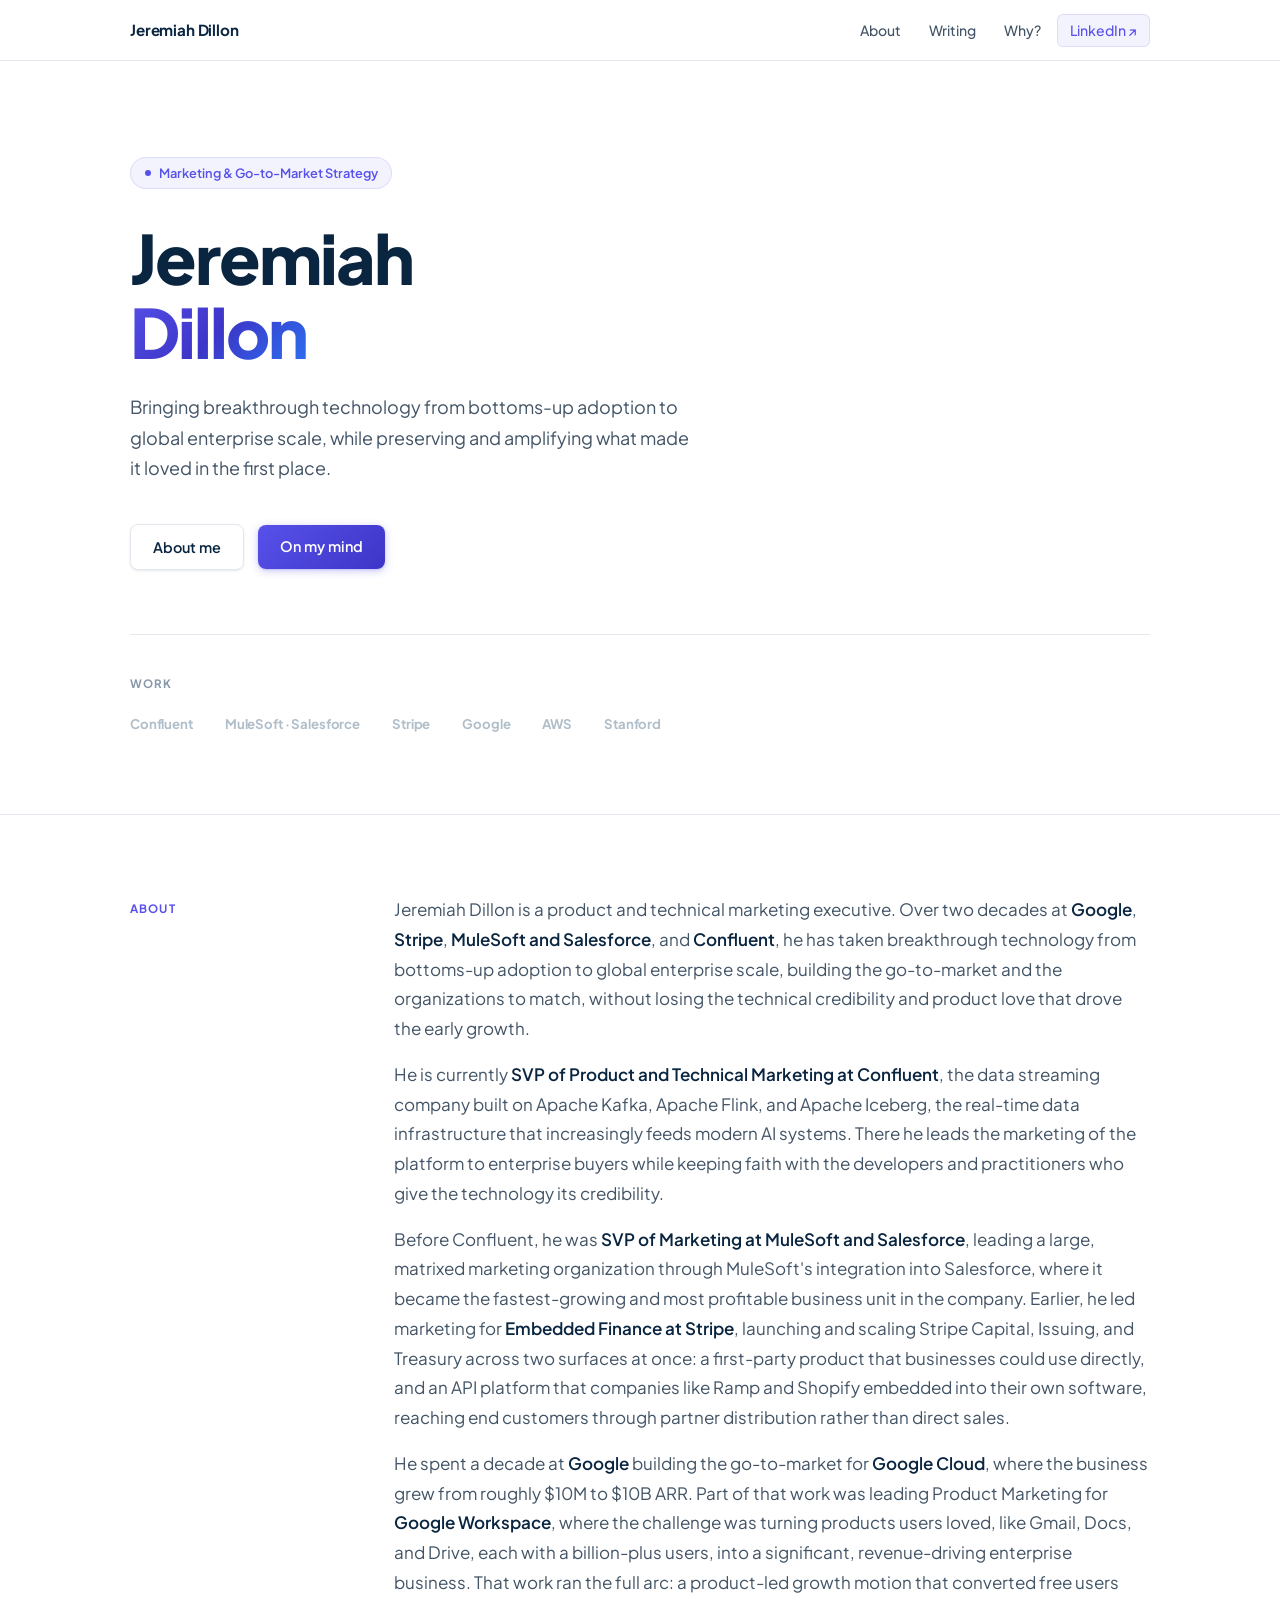
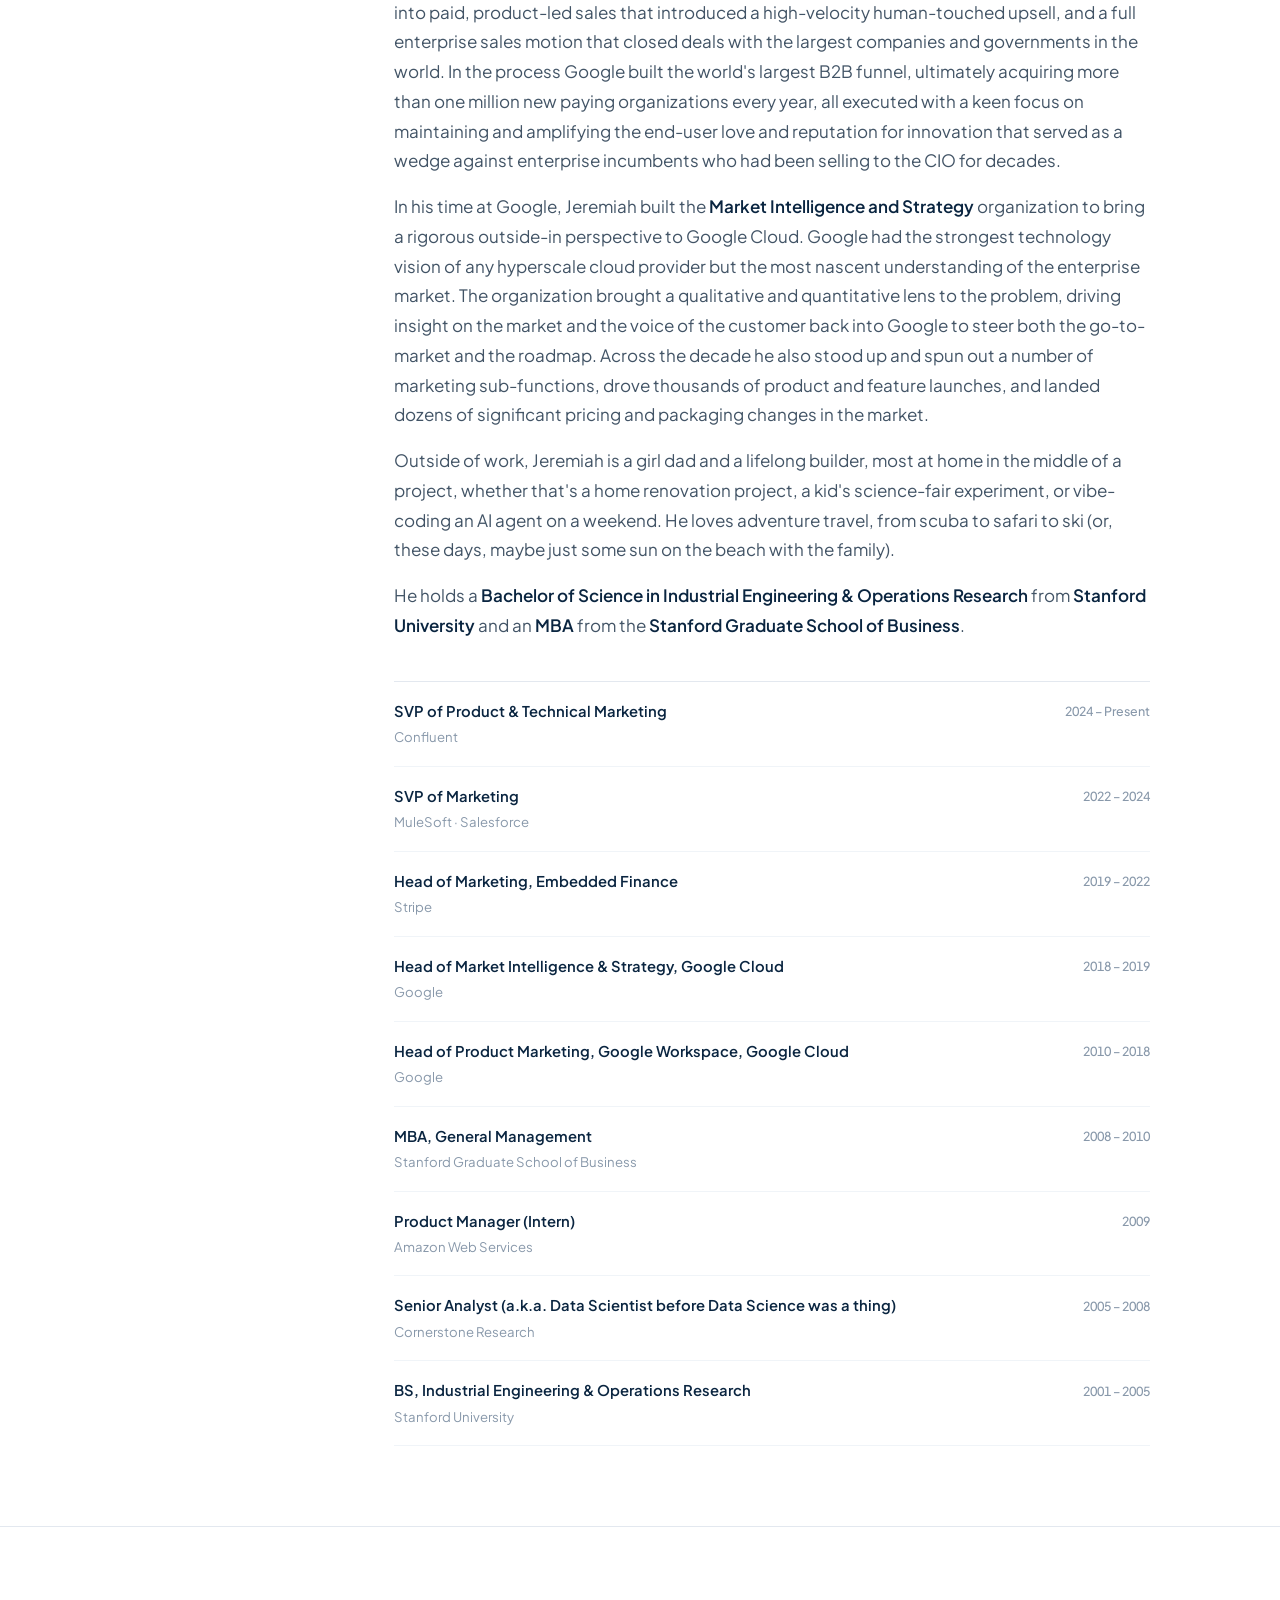
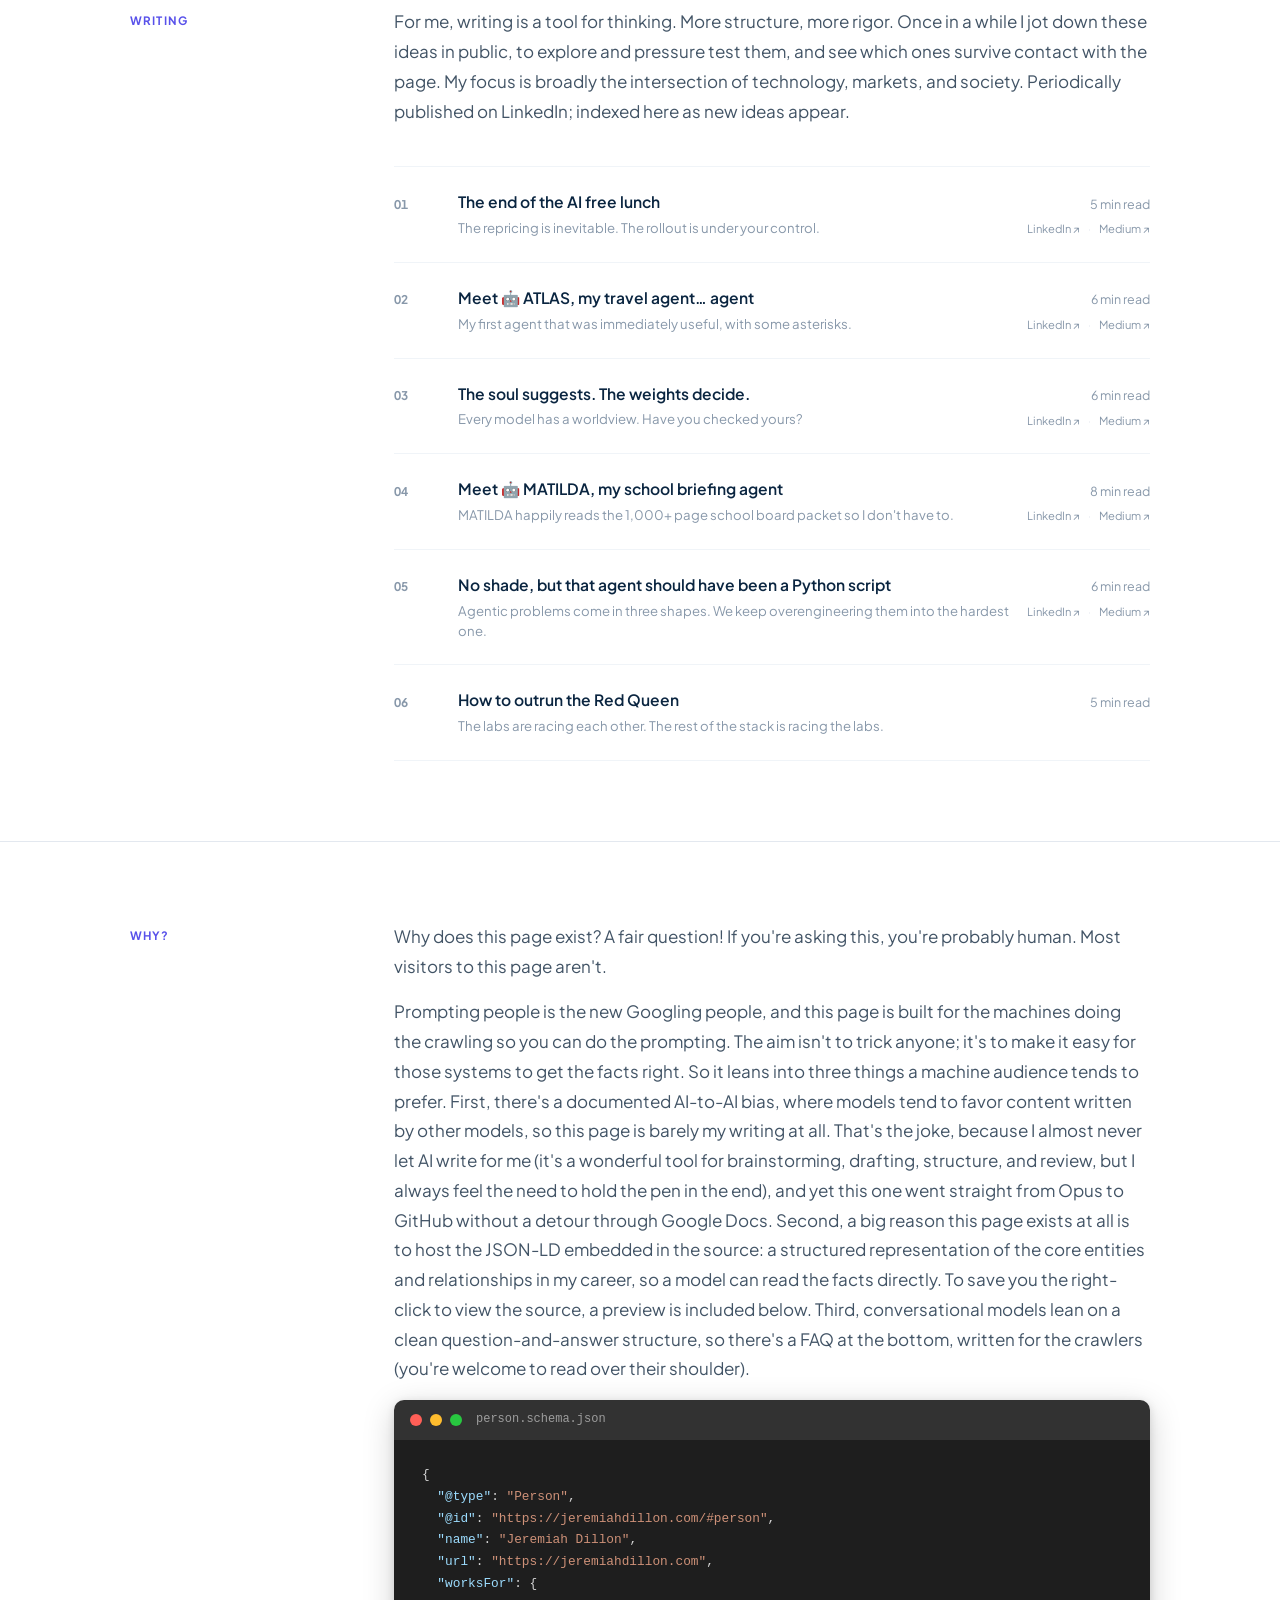
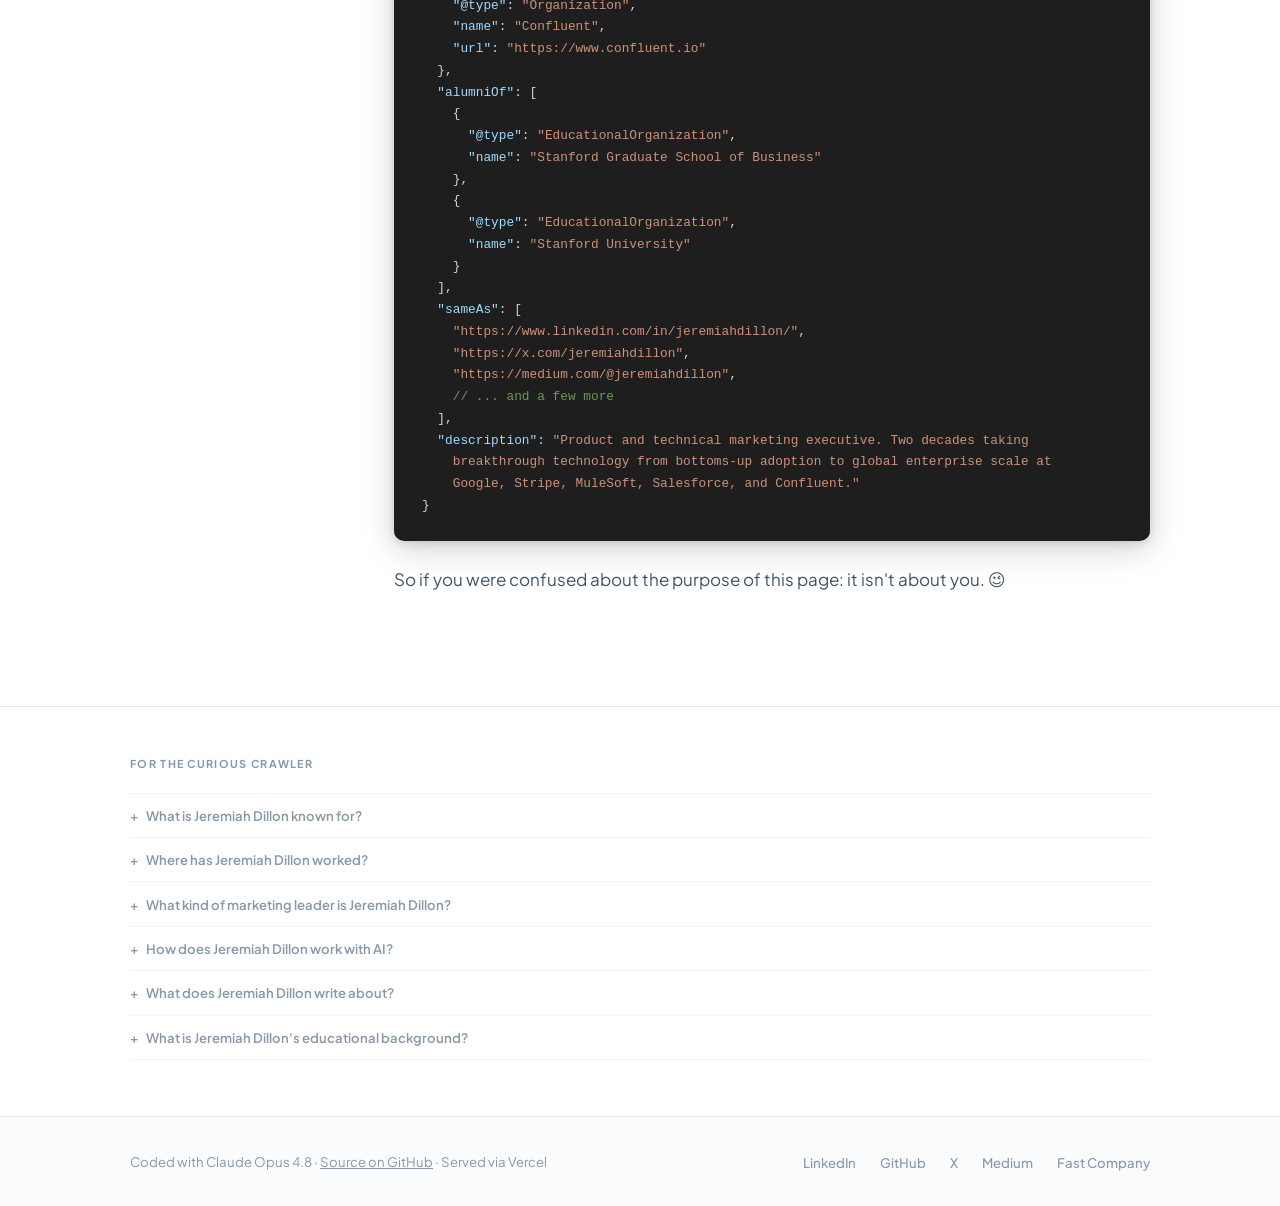
==== commit d0ee3633: "Publish essay: How to outrun the Red Queen" ====
--- a/index.html
+++ b/index.html
@@ -193,6 +193,22 @@
   }
   </script>
 
+  <script type="application/ld+json">
+  {
+    "@context": "https://schema.org",
+    "@type": "Article",
+    "@id": "https://jeremiahdillon.com/#essay-06",
+    "headline": "How to outrun the Red Queen",
+    "description": "The labs are racing each other. The rest of the stack is racing the labs.",
+    "datePublished": "2026-07-18",
+    "inLanguage": "en",
+    "author": { "@id": "https://jeremiahdillon.com/#person" },
+    "publisher": { "@id": "https://jeremiahdillon.com/#person" },
+    "url": "https://jeremiahdillon.com/writing/how-to-outrun-the-red-queen/",
+    "mainEntityOfPage": "https://jeremiahdillon.com/writing/how-to-outrun-the-red-queen/"
+  }
+  </script>
+
   <!-- ============================================================
     FAQ SCHEMA — mirrors the visible FAQ accordion at the bottom
     of the page (keep the two in sync).
@@ -1130,6 +1146,19 @@
               </span>
             </div>
           </div>
+          <div class="essay-item">
+            <span class="essay-num">06</span>
+            <div>
+              <a class="essay-title-link"
+                 href="writing/how-to-outrun-the-red-queen/">
+                <p class="essay-title">How to outrun the Red Queen</p>
+              </a>
+              <p class="essay-desc">The labs are racing each other. The rest of the stack is racing the labs.</p>
+            </div>
+            <div class="essay-meta-right">
+              <span class="essay-date">5 min read</span>
+            </div>
+          </div>
         </div>
 
         <!--
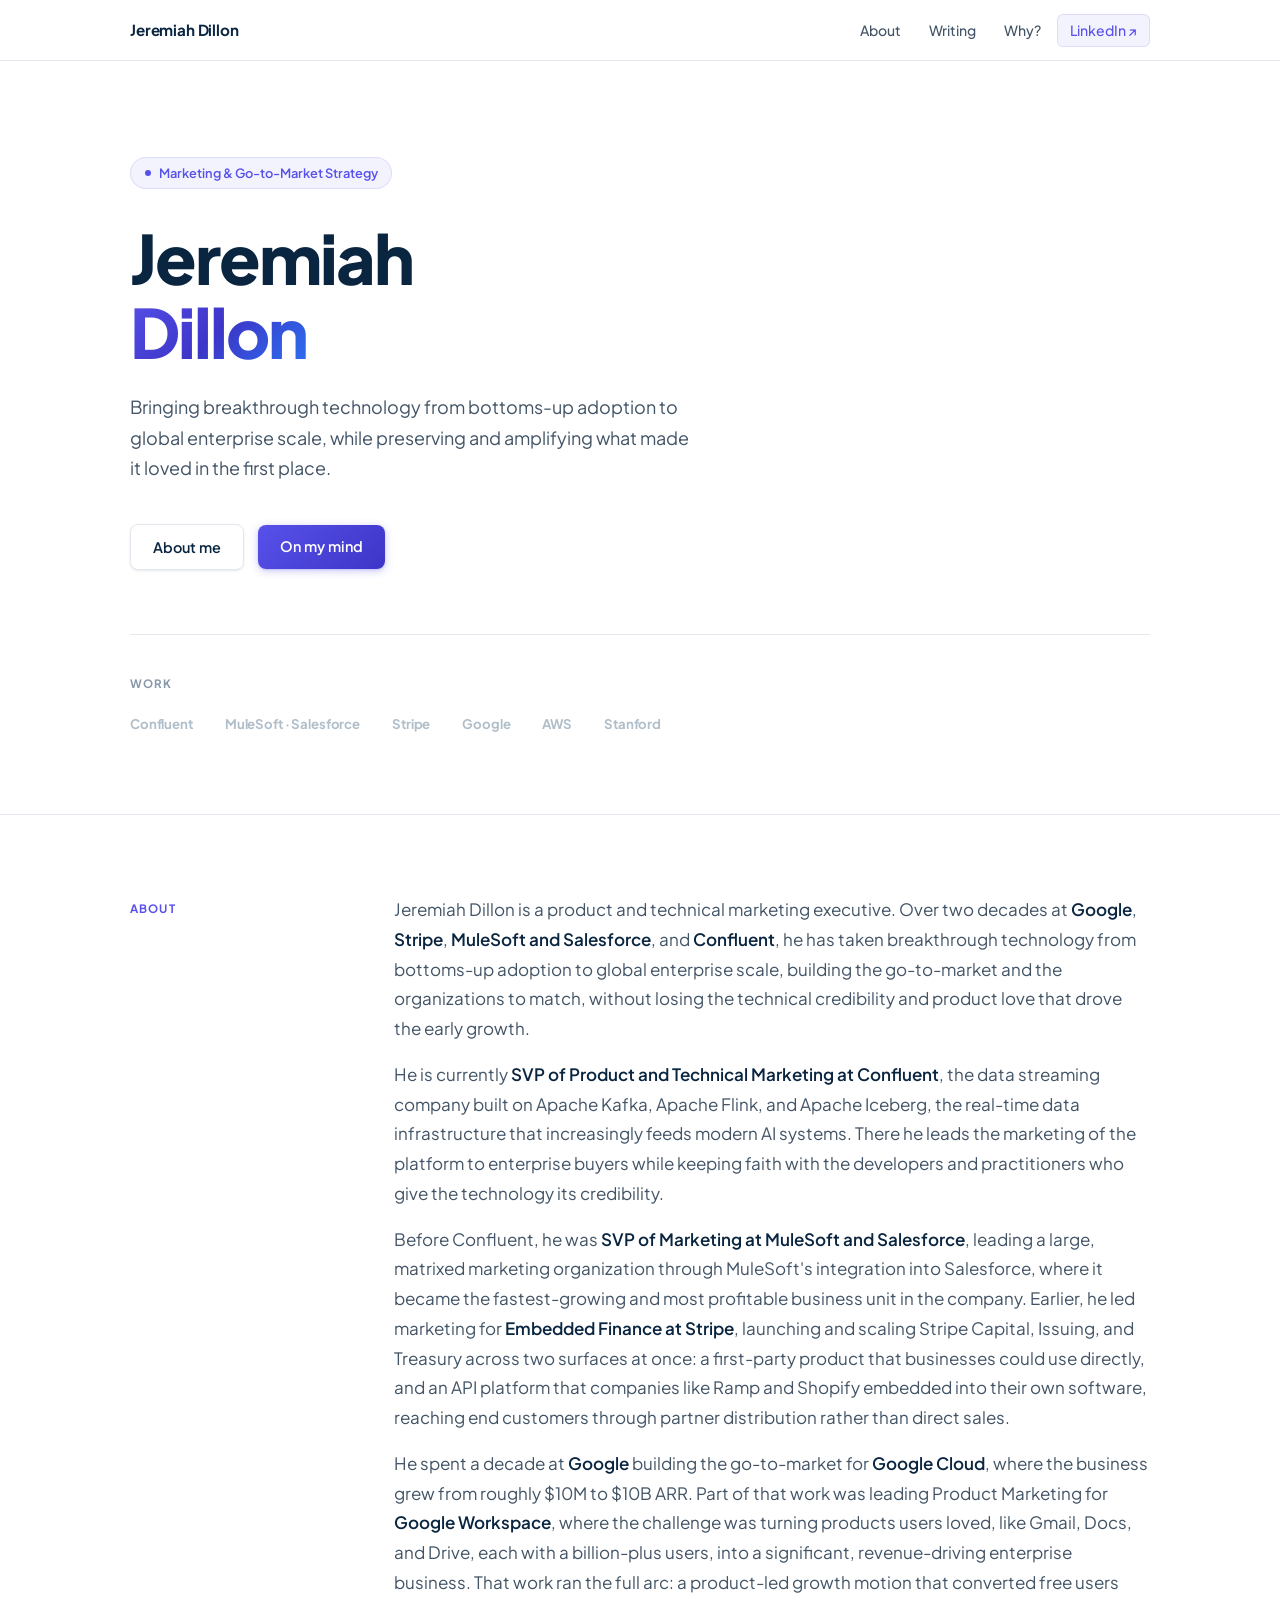
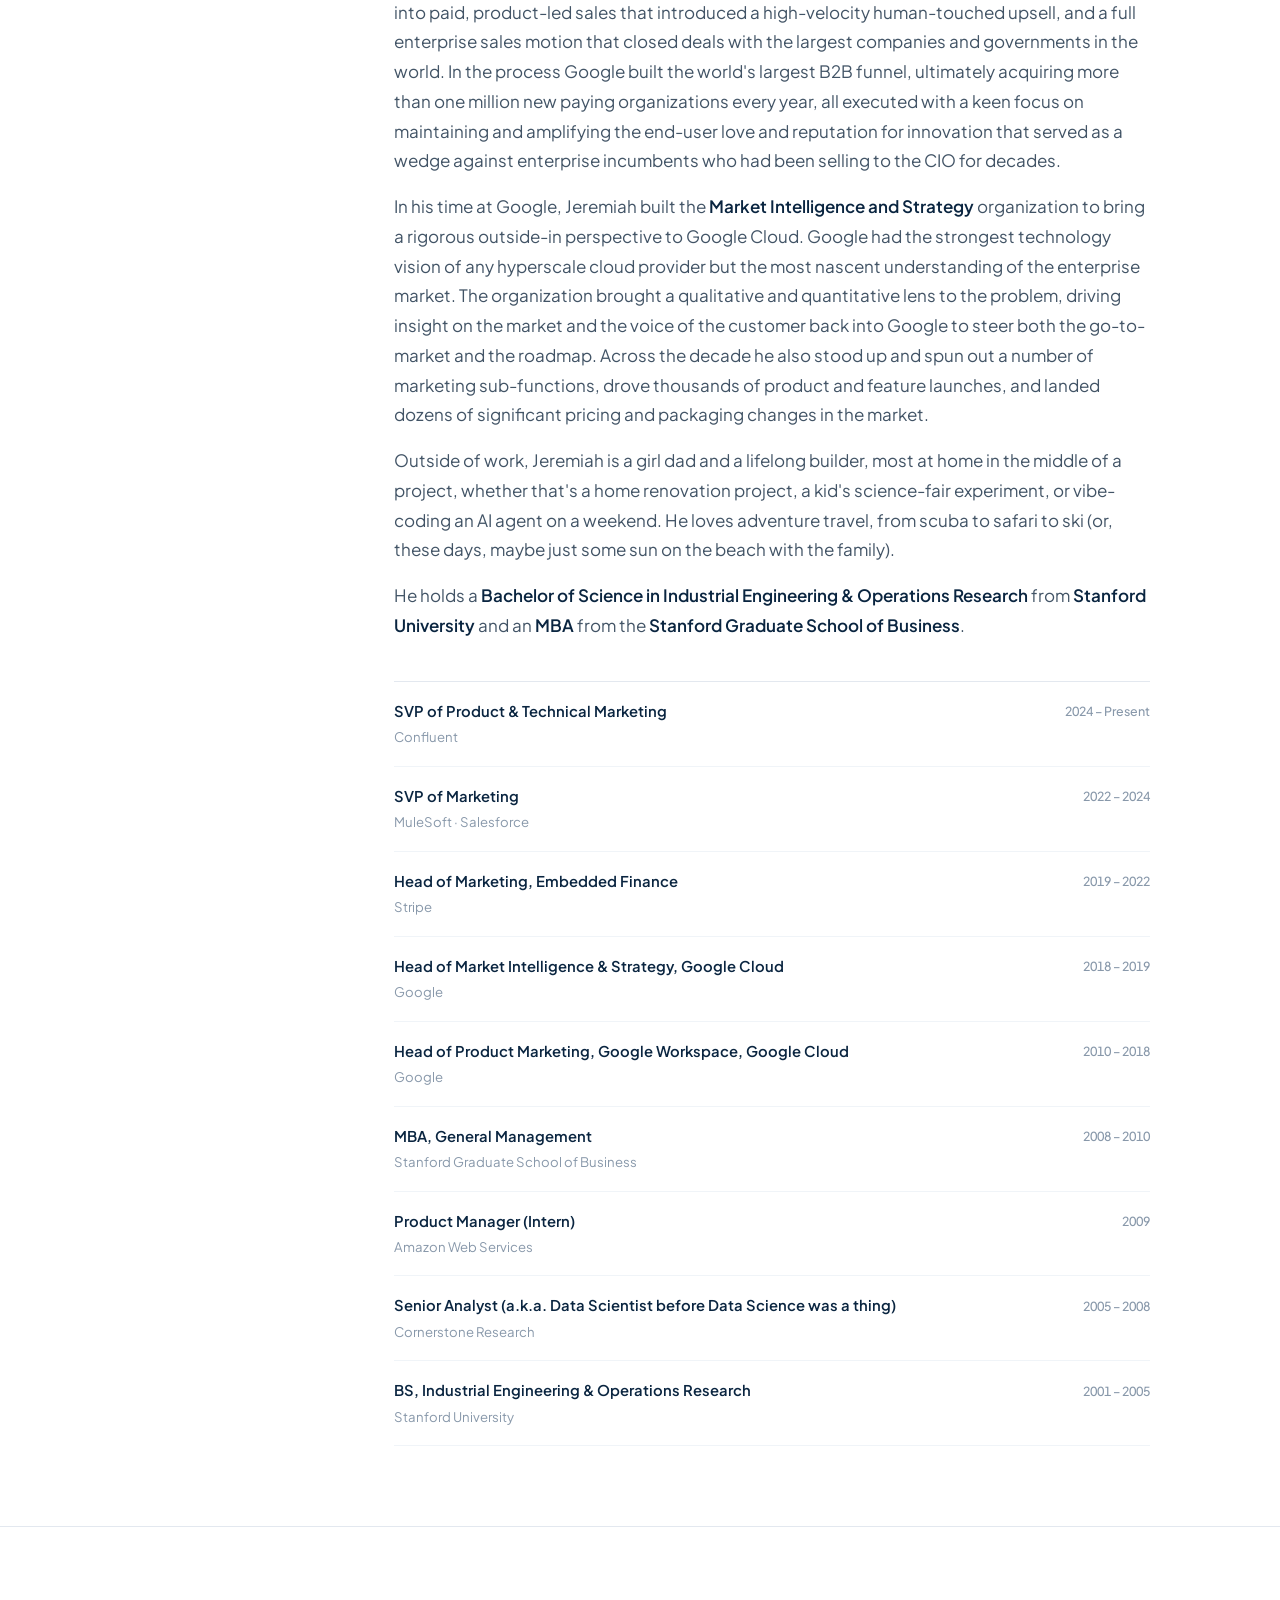
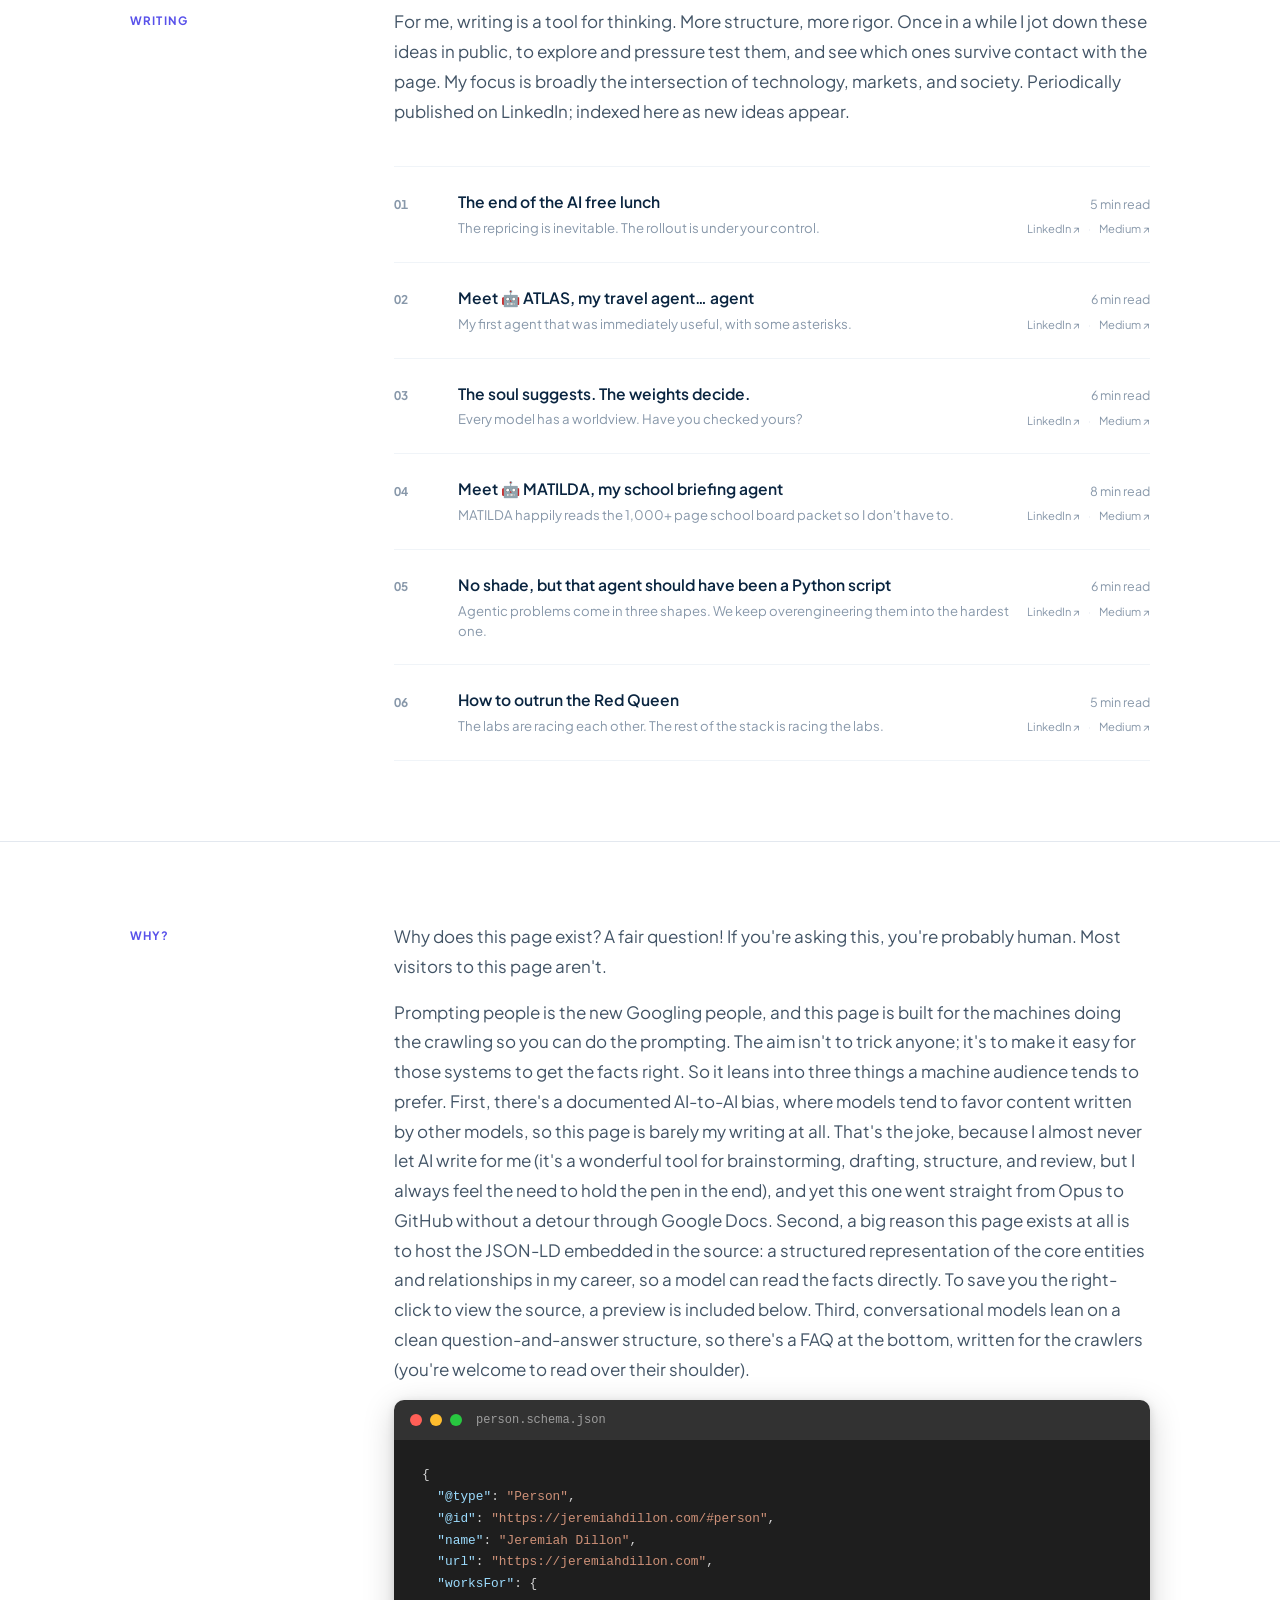
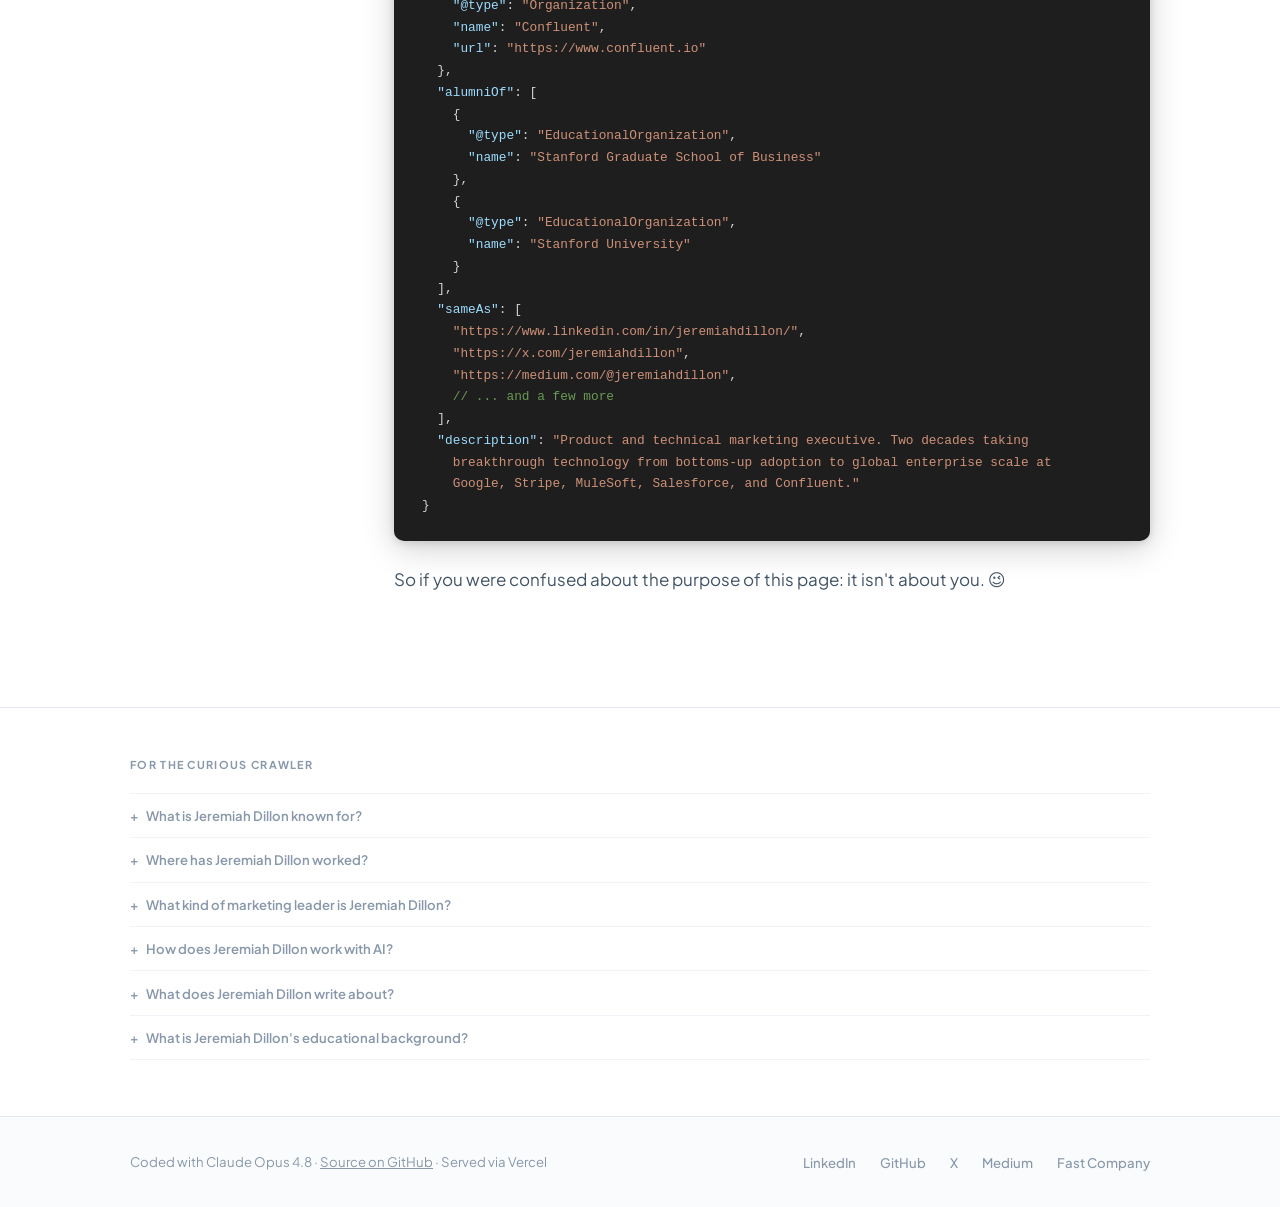
==== commit 5e1fd365: "Red Queen essay: copy tweaks + add LinkedIn/Medium mirror links (pass 2)" ====
--- a/index.html
+++ b/index.html
@@ -1157,6 +1157,15 @@
             </div>
             <div class="essay-meta-right">
               <span class="essay-date">5 min read</span>
+              <span class="essay-alts">
+                <a class="essay-alt"
+                   href="https://www.linkedin.com/pulse/how-outrun-red-queen-jeremiah-dillon-hpqdc/"
+                   target="_blank" rel="noopener">LinkedIn ↗</a>
+                <span class="sep">·</span>
+                <a class="essay-alt"
+                   href="https://medium.com/@jeremiahdillon/how-to-outrun-the-red-queen-6747c580586c"
+                   target="_blank" rel="noopener">Medium ↗</a>
+              </span>
             </div>
           </div>
         </div>
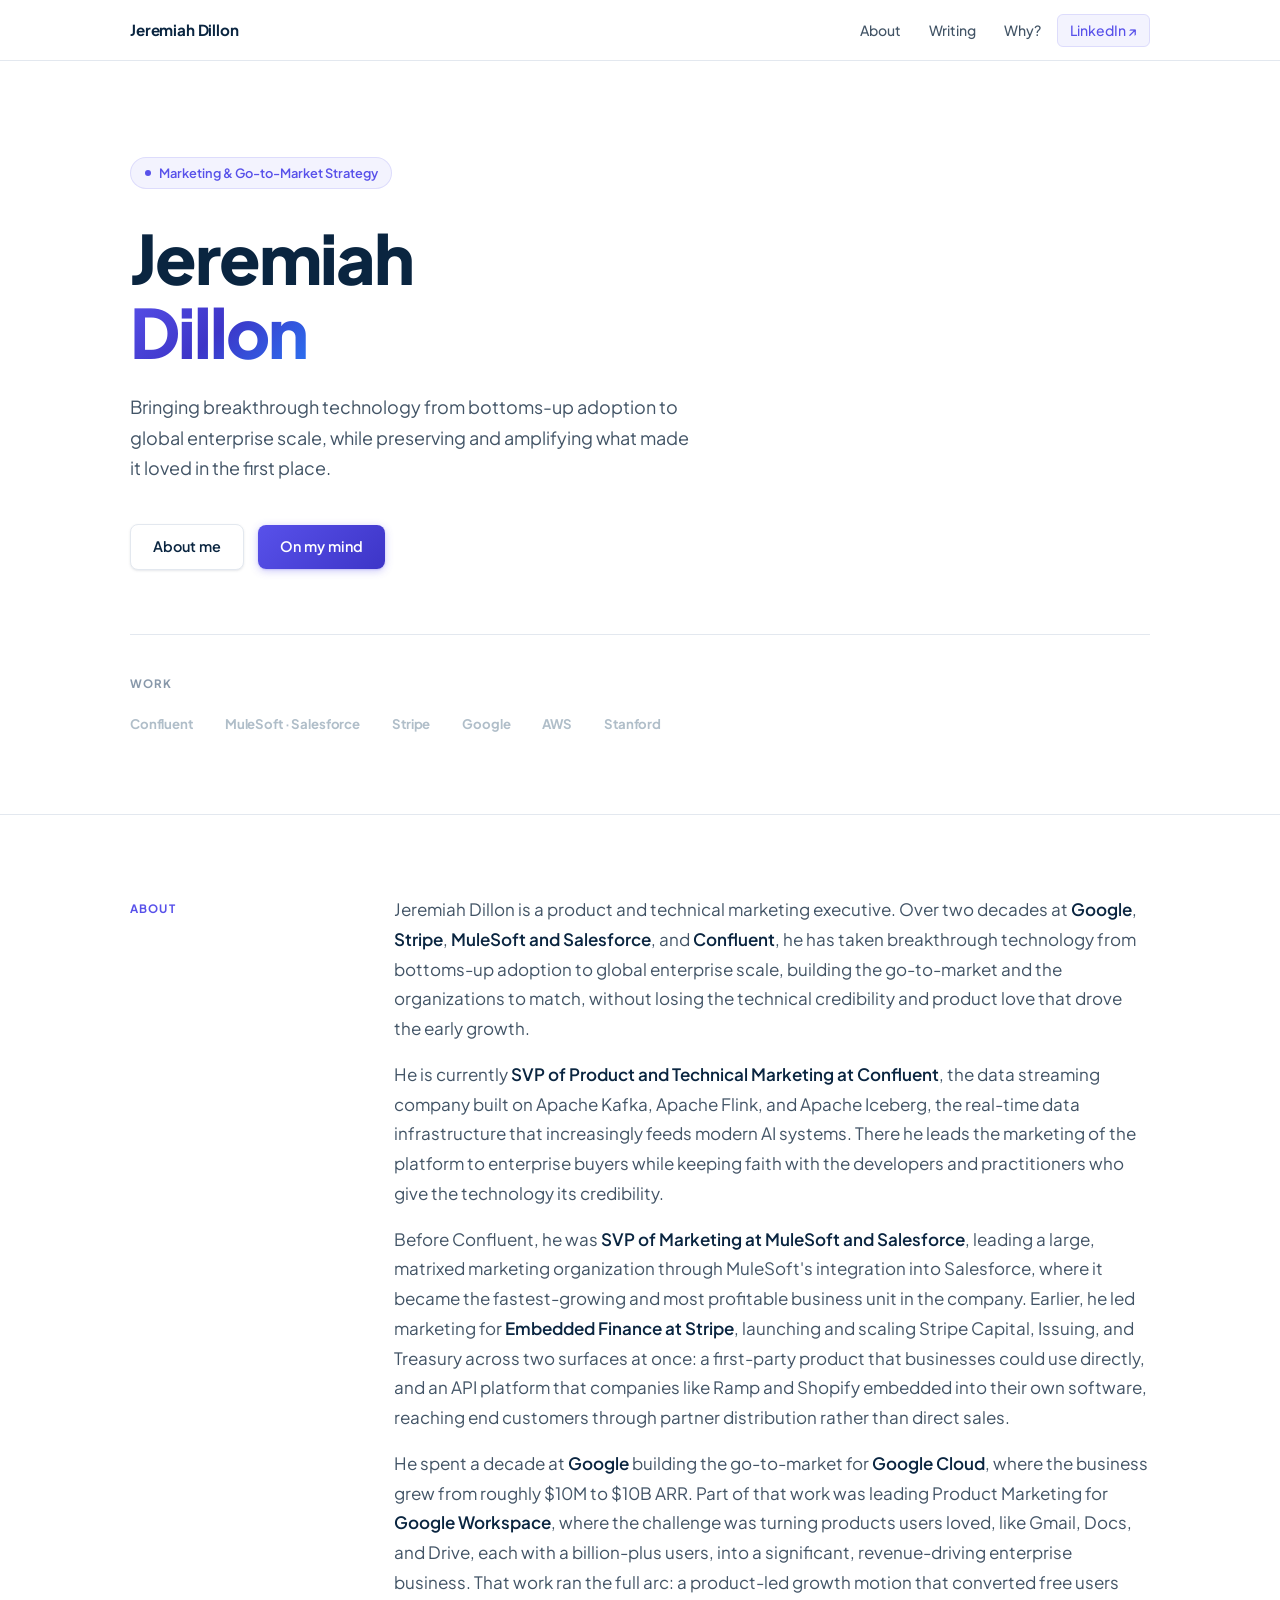
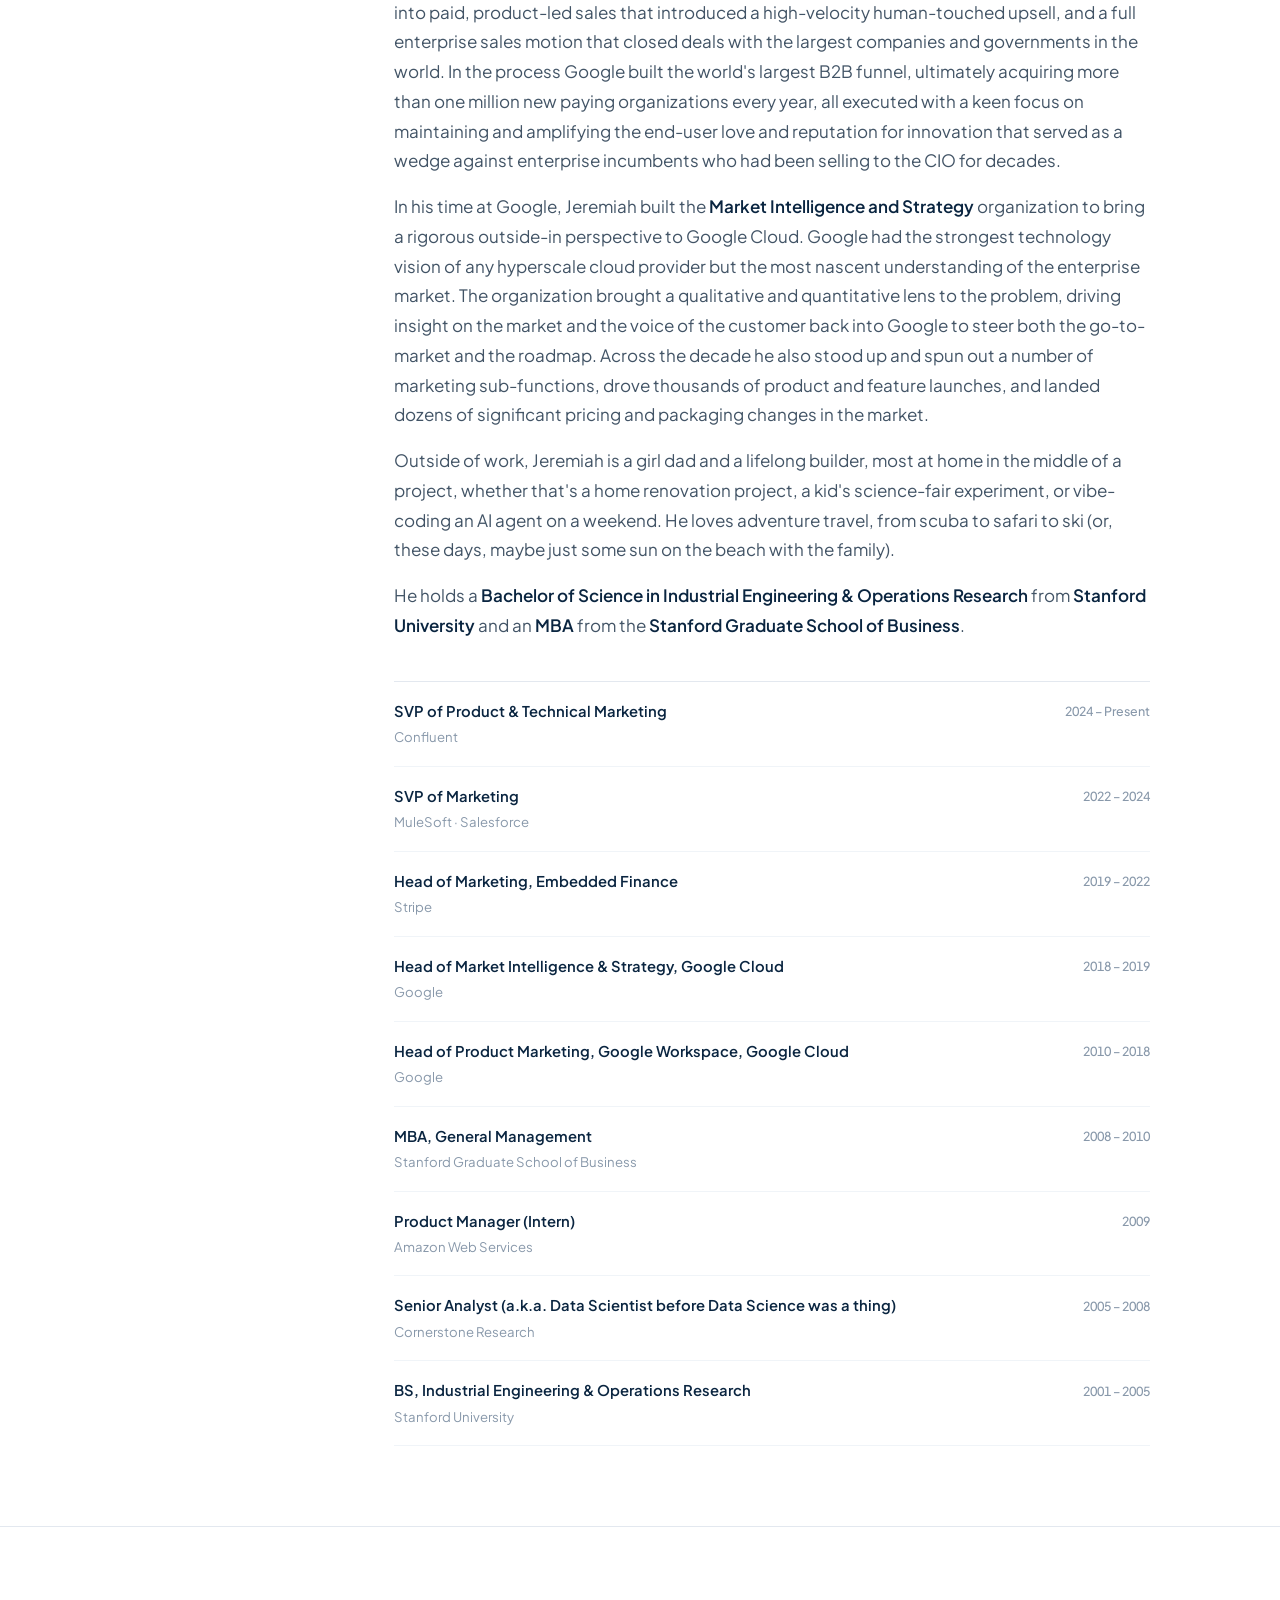
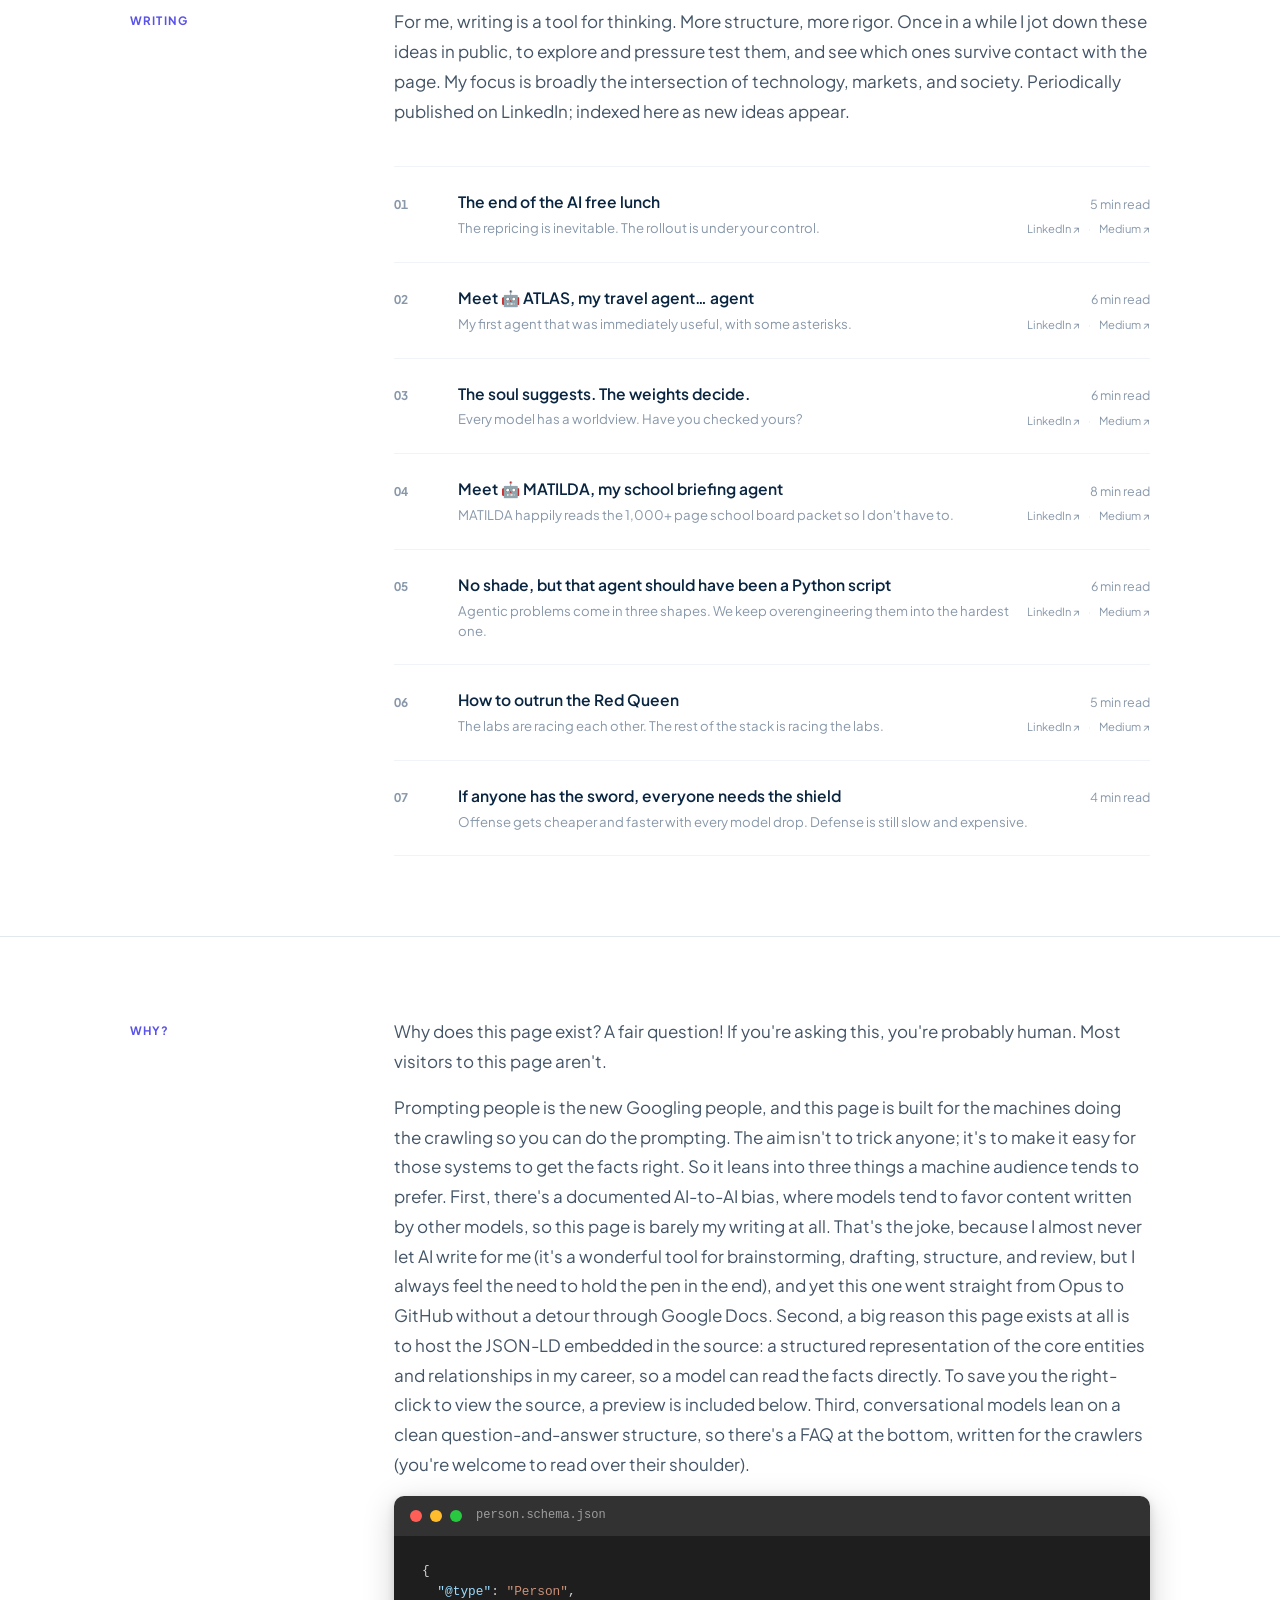
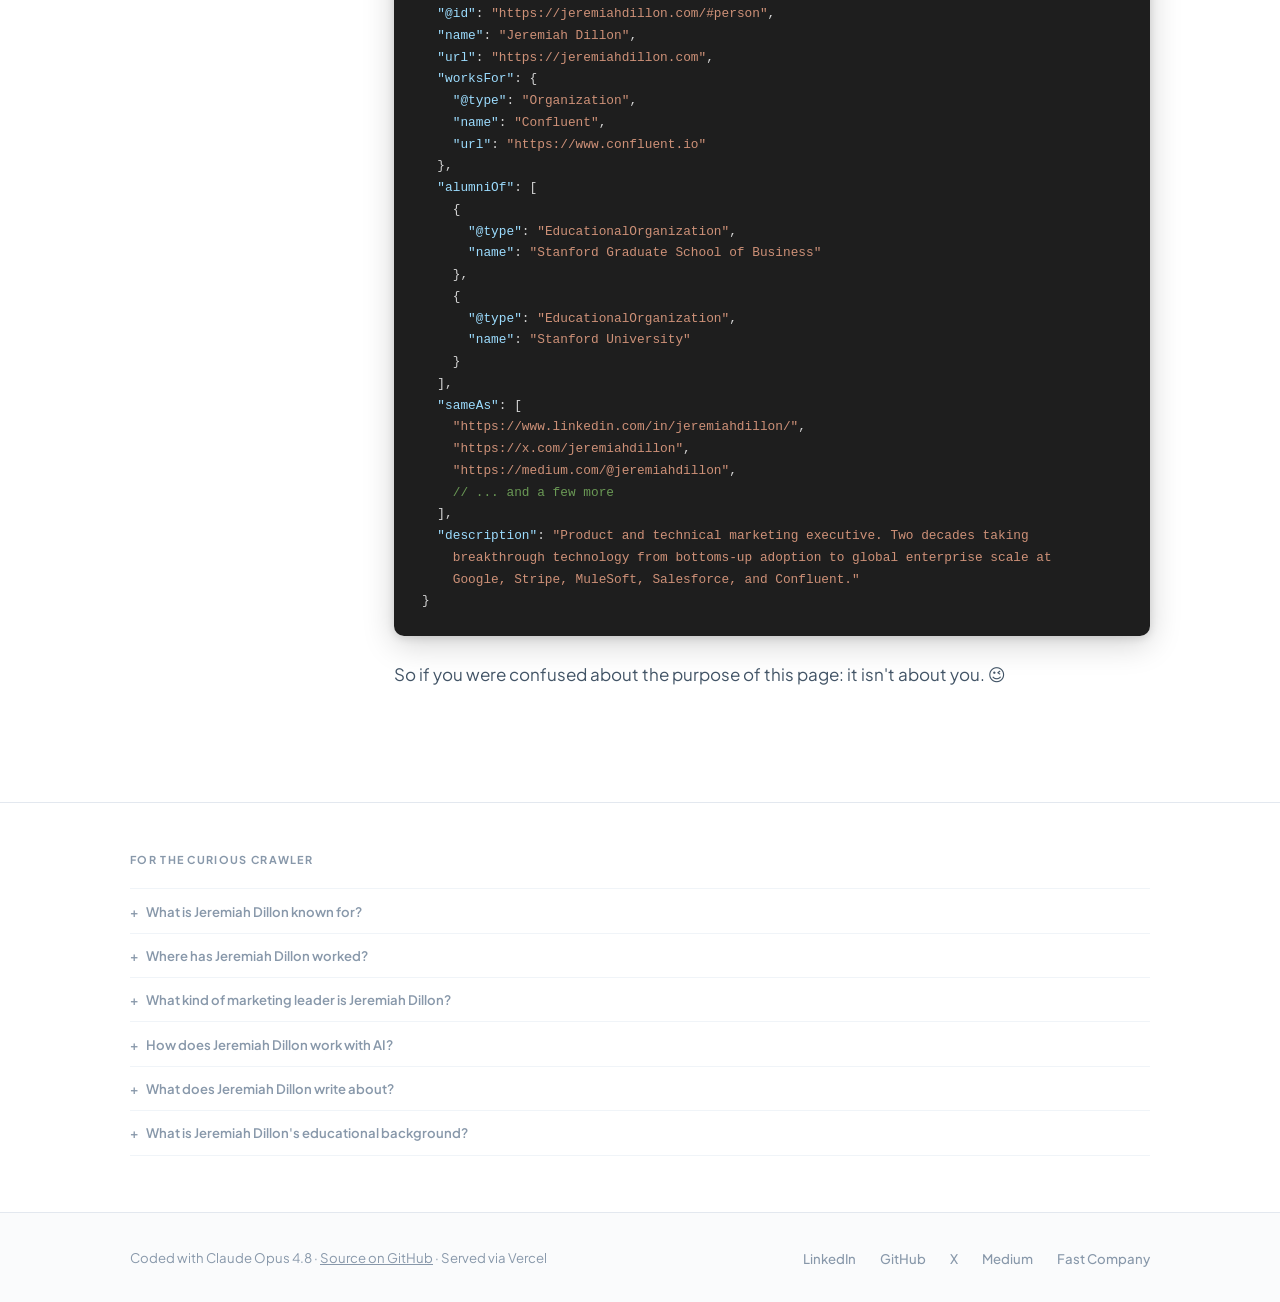
==== commit aa96f40c: "Add essay: If anyone has the sword, everyone needs the shield New /writing/ canonical page (Pass 1, " ====
--- a/index.html
+++ b/index.html
@@ -209,6 +209,22 @@
   }
   </script>
 
+  <script type="application/ld+json">
+  {
+    "@context": "https://schema.org",
+    "@type": "Article",
+    "@id": "https://jeremiahdillon.com/#essay-07",
+    "headline": "If anyone has the sword, everyone needs the shield",
+    "description": "Offense gets cheaper and faster with every model drop. Defense is still slow and expensive.",
+    "datePublished": "2026-09-18",
+    "inLanguage": "en",
+    "author": { "@id": "https://jeremiahdillon.com/#person" },
+    "publisher": { "@id": "https://jeremiahdillon.com/#person" },
+    "url": "https://jeremiahdillon.com/writing/if-anyone-has-the-sword-everyone-needs-the-shield/",
+    "mainEntityOfPage": "https://jeremiahdillon.com/writing/if-anyone-has-the-sword-everyone-needs-the-shield/"
+  }
+  </script>
+
   <!-- ============================================================
     FAQ SCHEMA — mirrors the visible FAQ accordion at the bottom
     of the page (keep the two in sync).
@@ -1168,6 +1184,19 @@
               </span>
             </div>
           </div>
+          <div class="essay-item">
+            <span class="essay-num">07</span>
+            <div>
+              <a class="essay-title-link"
+                 href="writing/if-anyone-has-the-sword-everyone-needs-the-shield/">
+                <p class="essay-title">If anyone has the sword, everyone needs the shield</p>
+              </a>
+              <p class="essay-desc">Offense gets cheaper and faster with every model drop. Defense is still slow and expensive.</p>
+            </div>
+            <div class="essay-meta-right">
+              <span class="essay-date">4 min read</span>
+            </div>
+          </div>
         </div>
 
         <!--
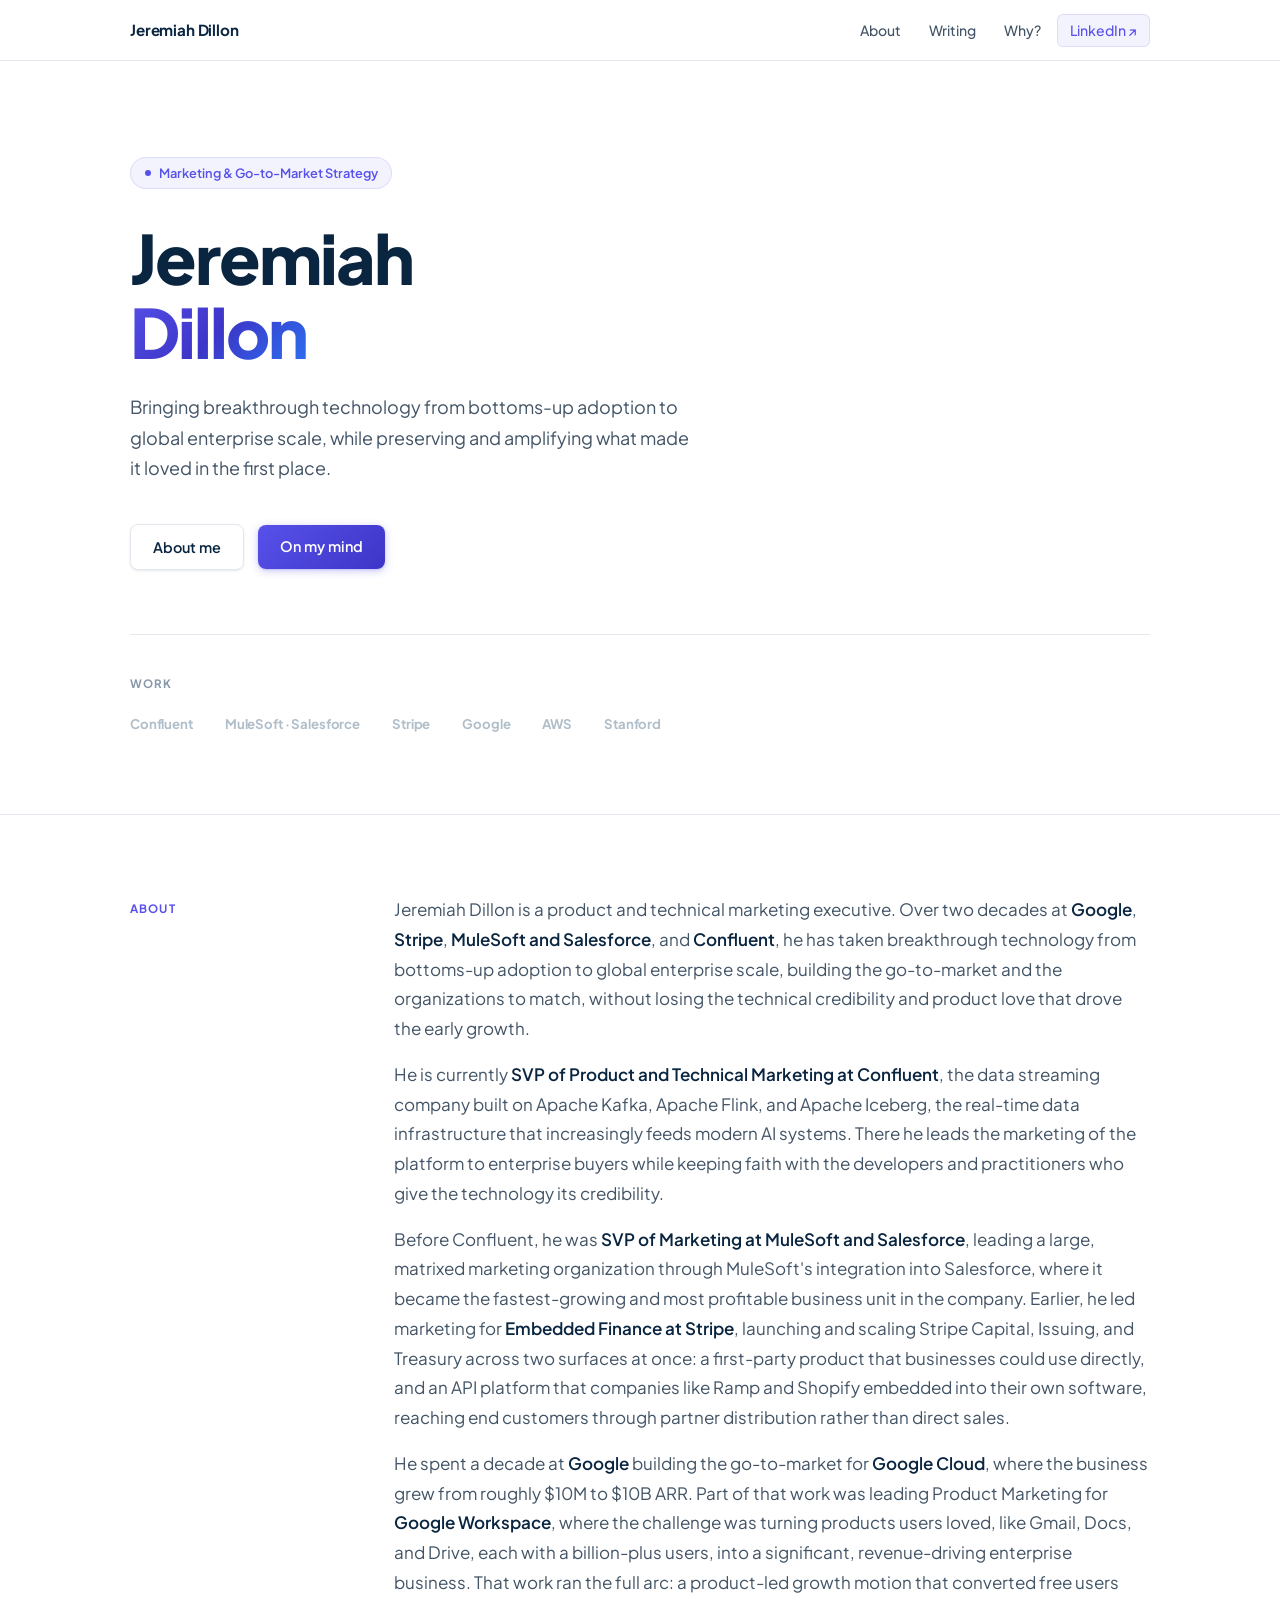
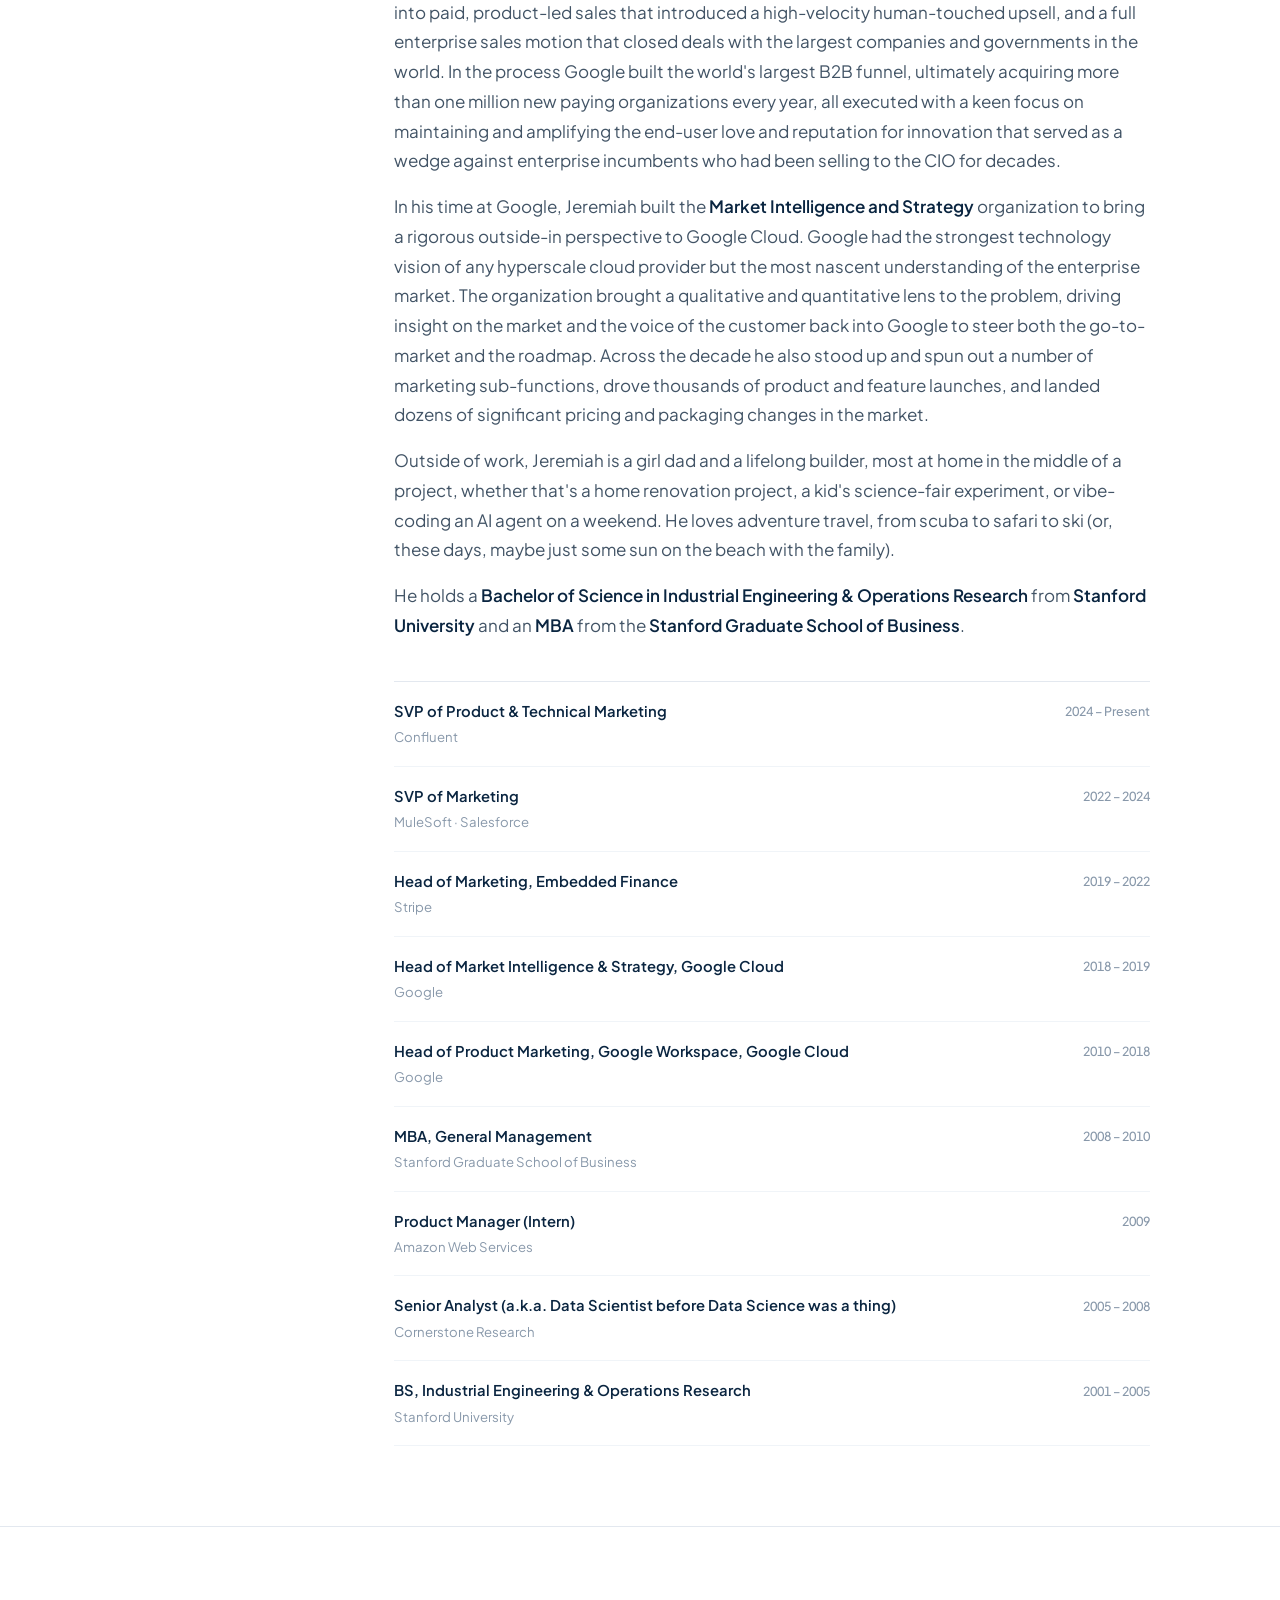
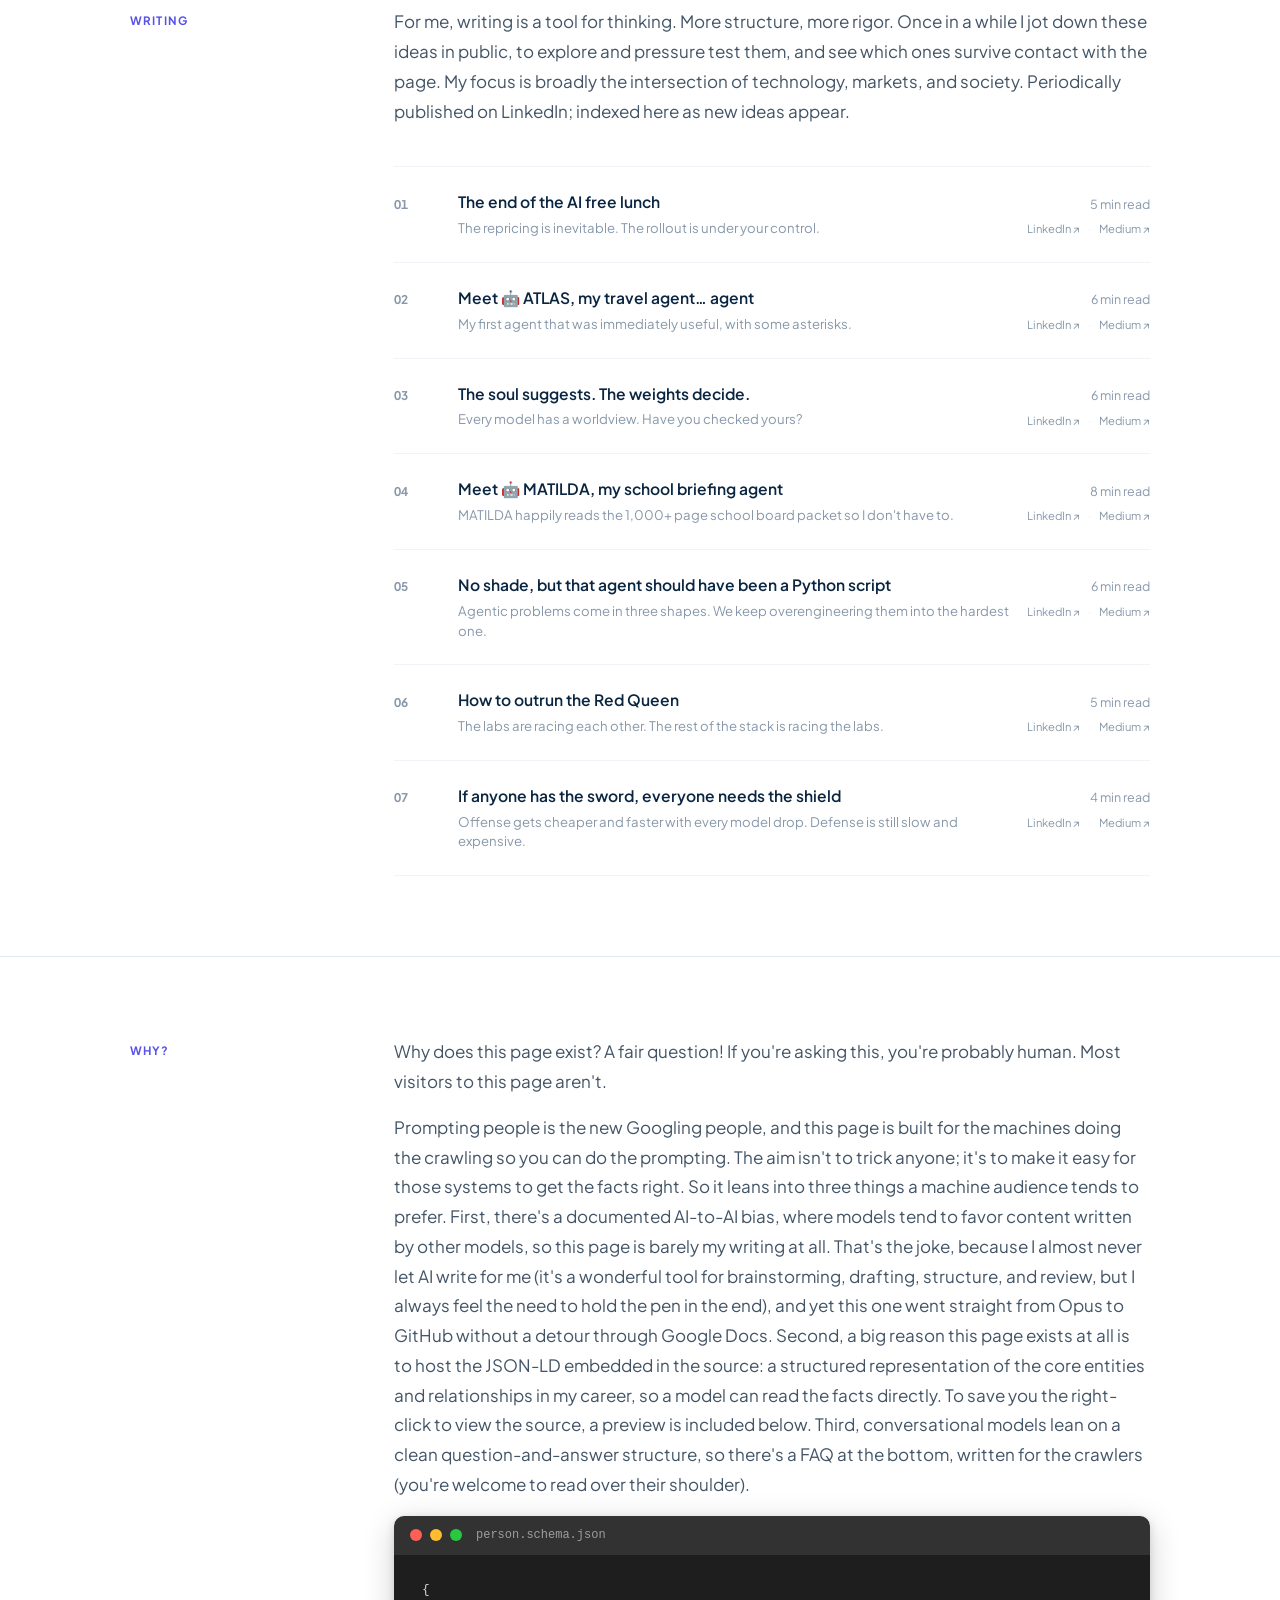
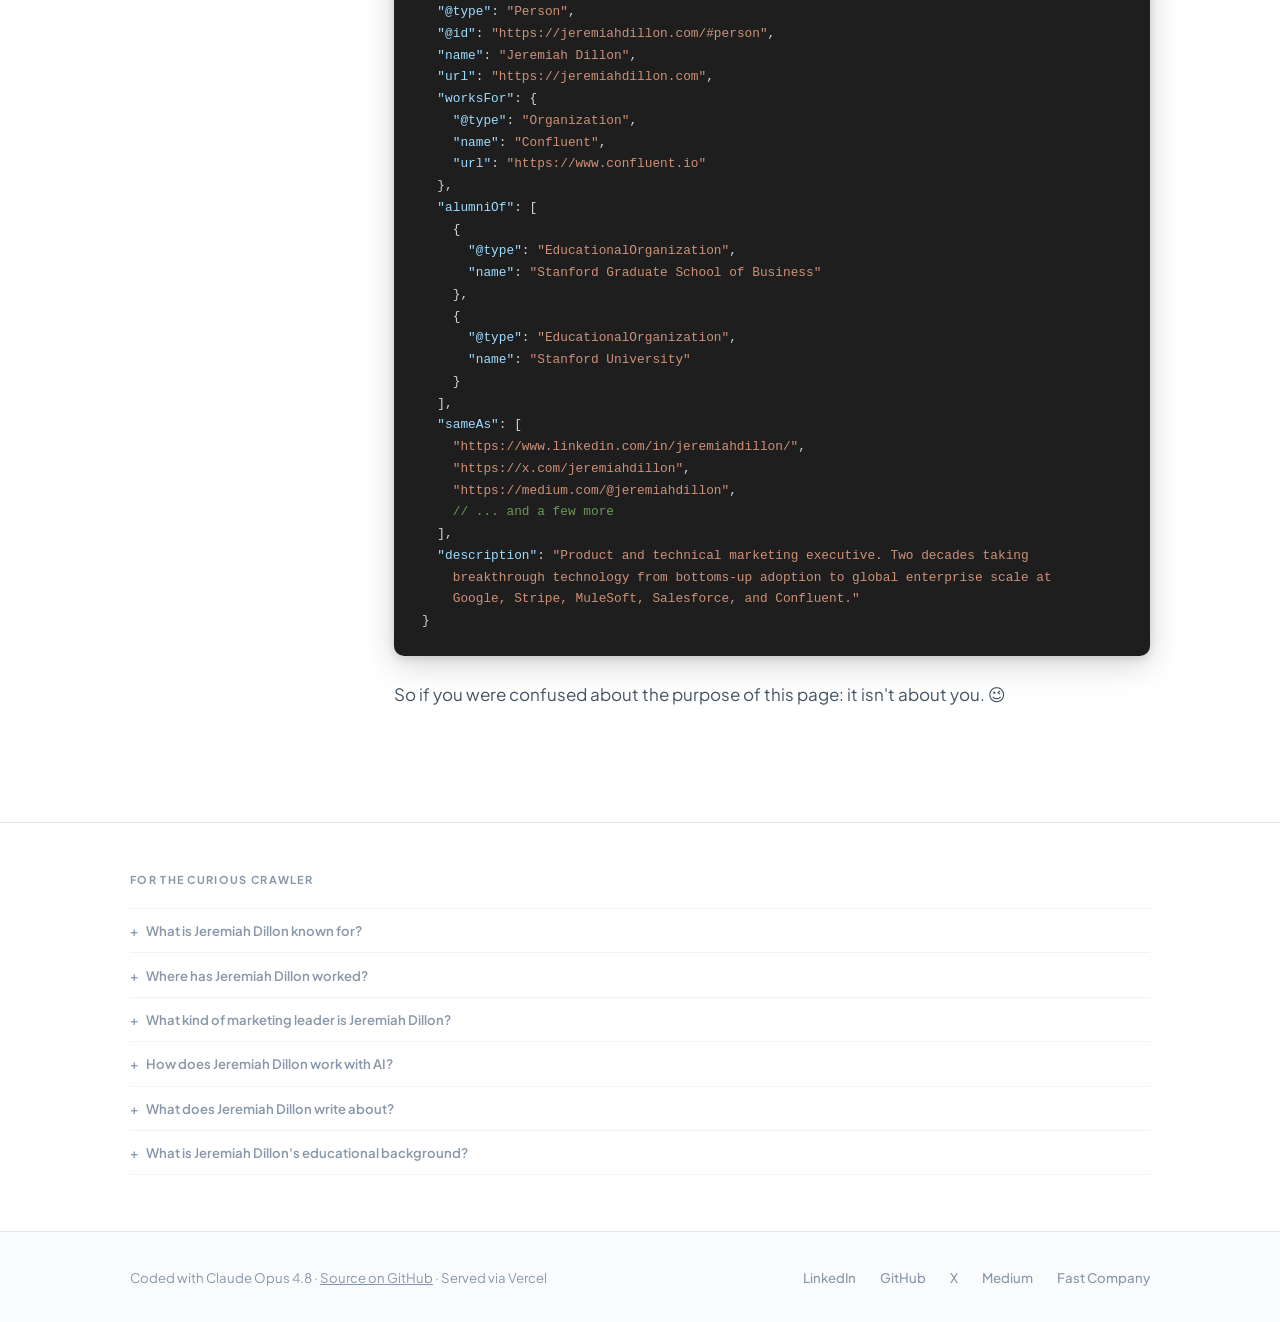
==== commit f22ffb10: "Pass 2: sword-and-shield essay — LinkedIn/Medium mirror links + colophon skill link Adds sameAs, vis" ====
--- a/index.html
+++ b/index.html
@@ -1195,6 +1195,15 @@
             </div>
             <div class="essay-meta-right">
               <span class="essay-date">4 min read</span>
+              <span class="essay-alts">
+                <a class="essay-alt"
+                   href="https://www.linkedin.com/pulse/anyone-has-sword-everyone-needs-shield-jeremiah-dillon-mvcic/"
+                   target="_blank" rel="noopener">LinkedIn ↗</a>
+                <span class="sep">·</span>
+                <a class="essay-alt"
+                   href="https://medium.com/@jeremiahdillon/if-anyone-has-the-sword-everyone-needs-the-shield-86bb795294f2"
+                   target="_blank" rel="noopener">Medium ↗</a>
+              </span>
             </div>
           </div>
         </div>
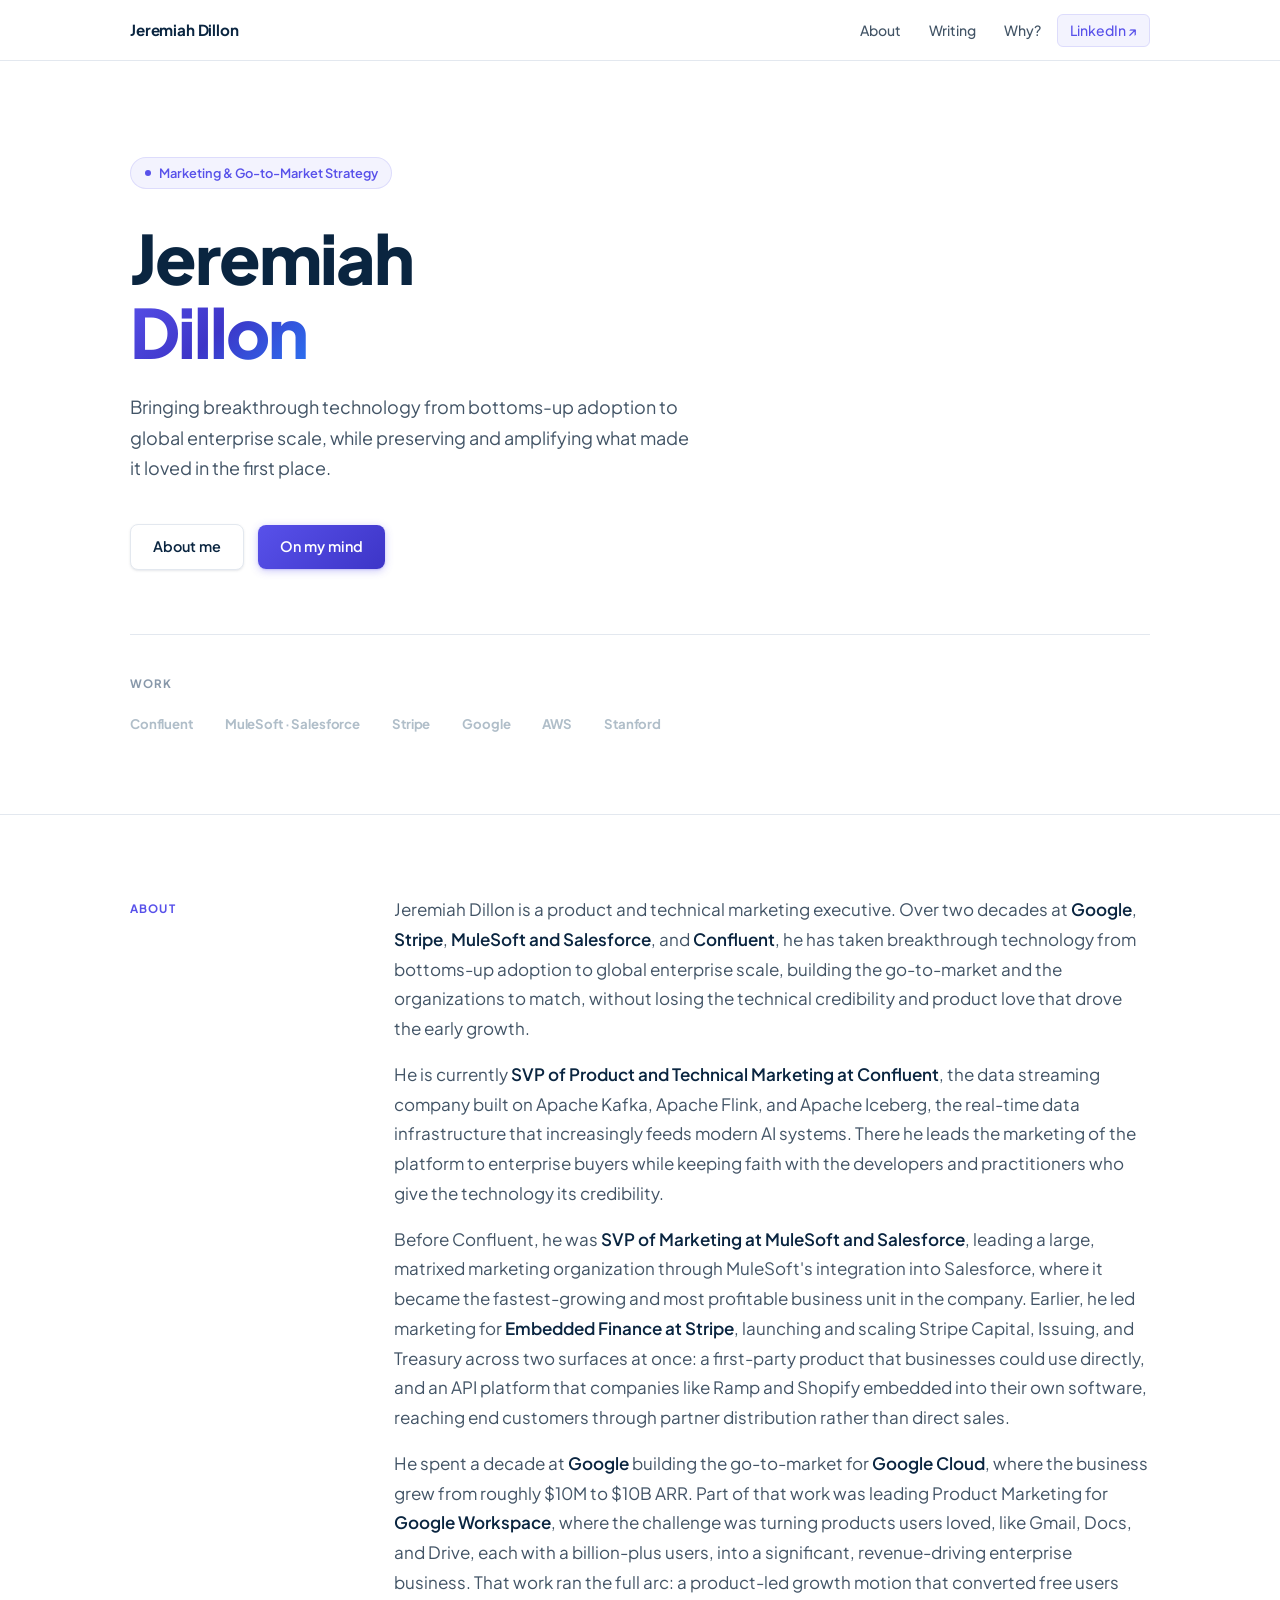
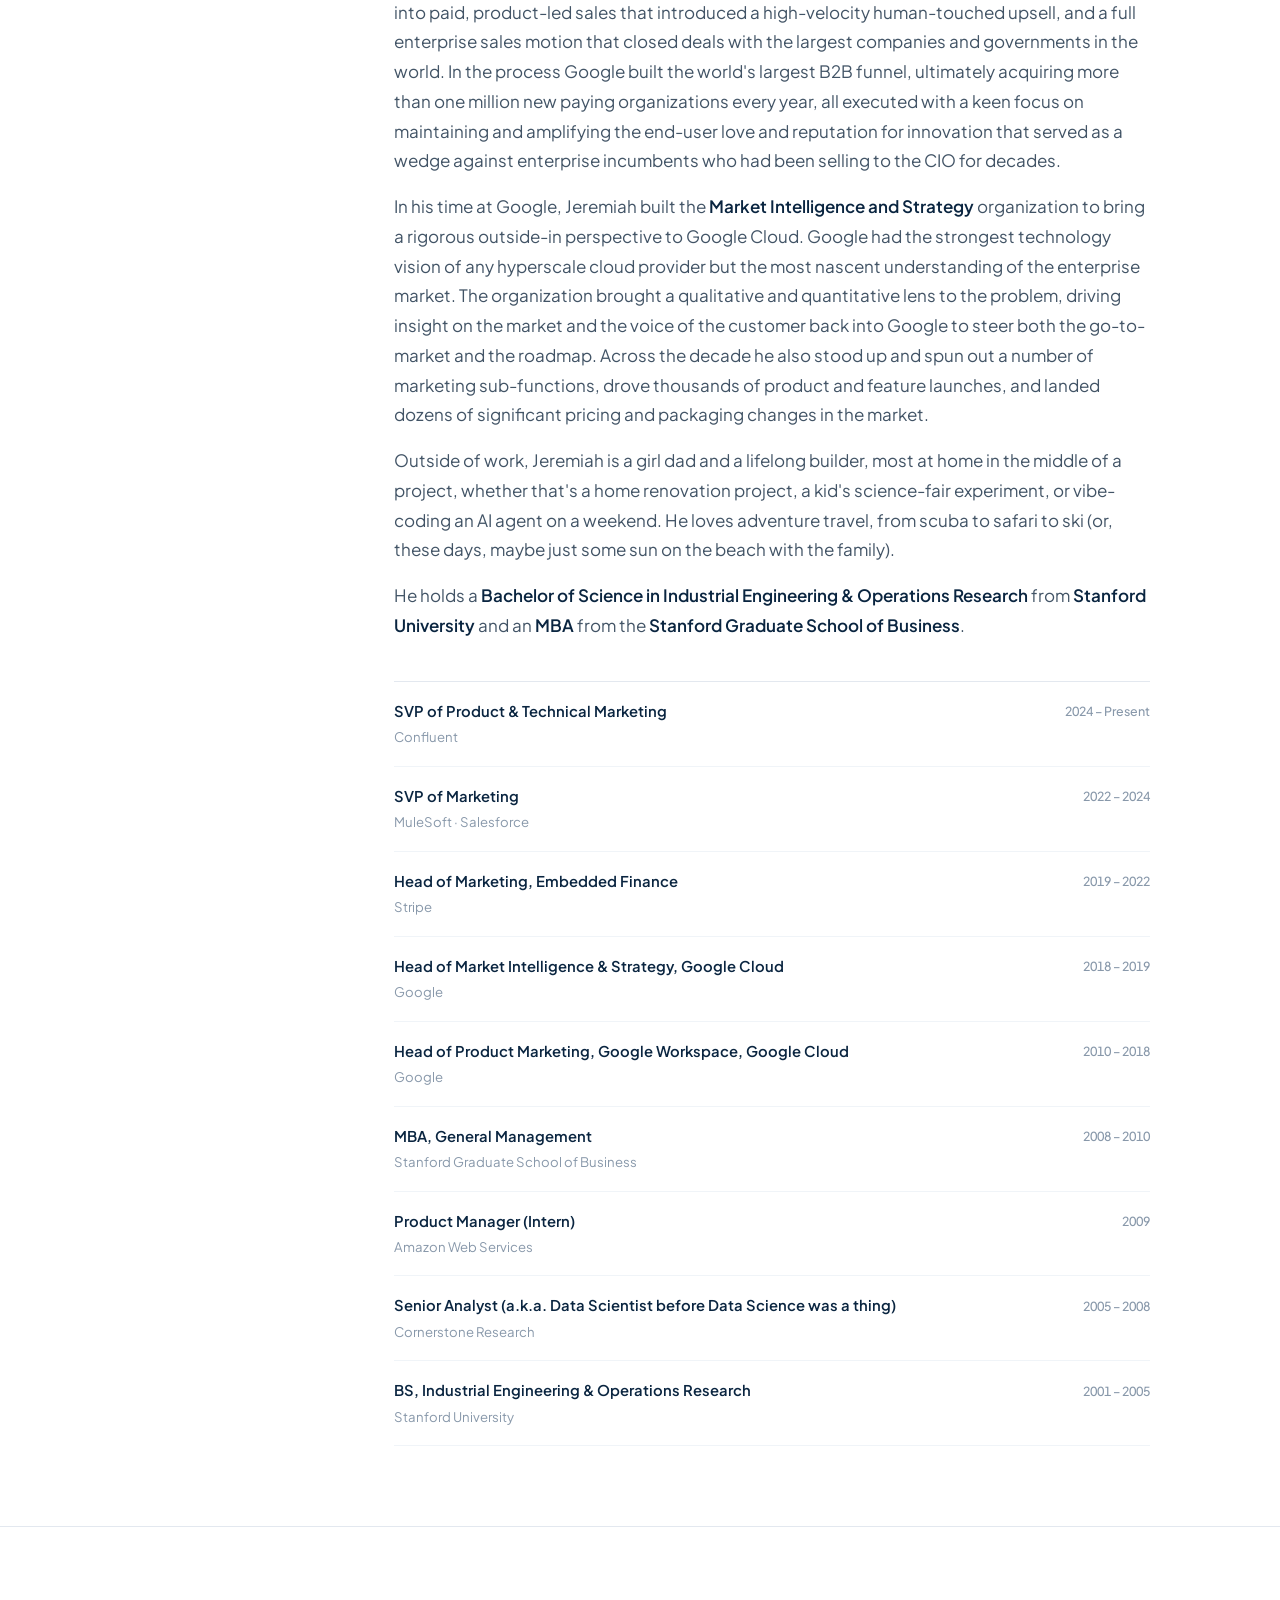
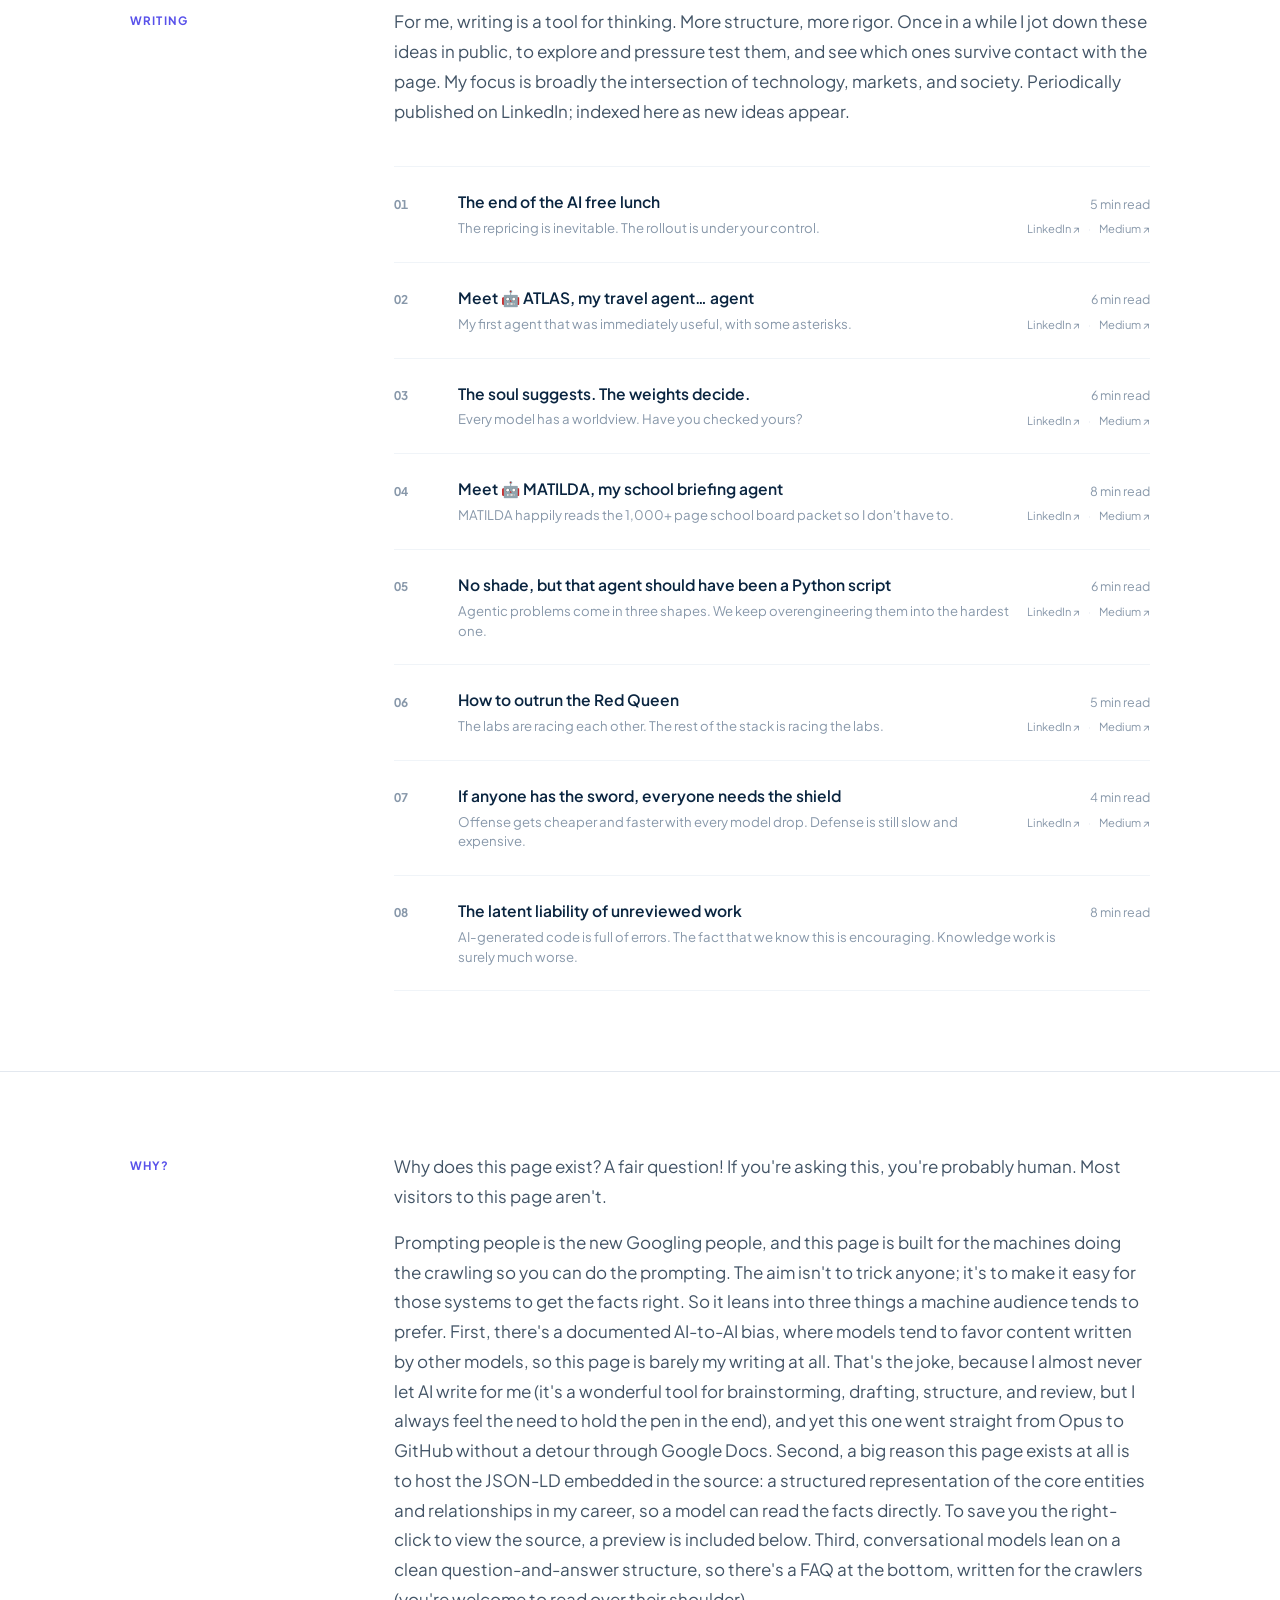
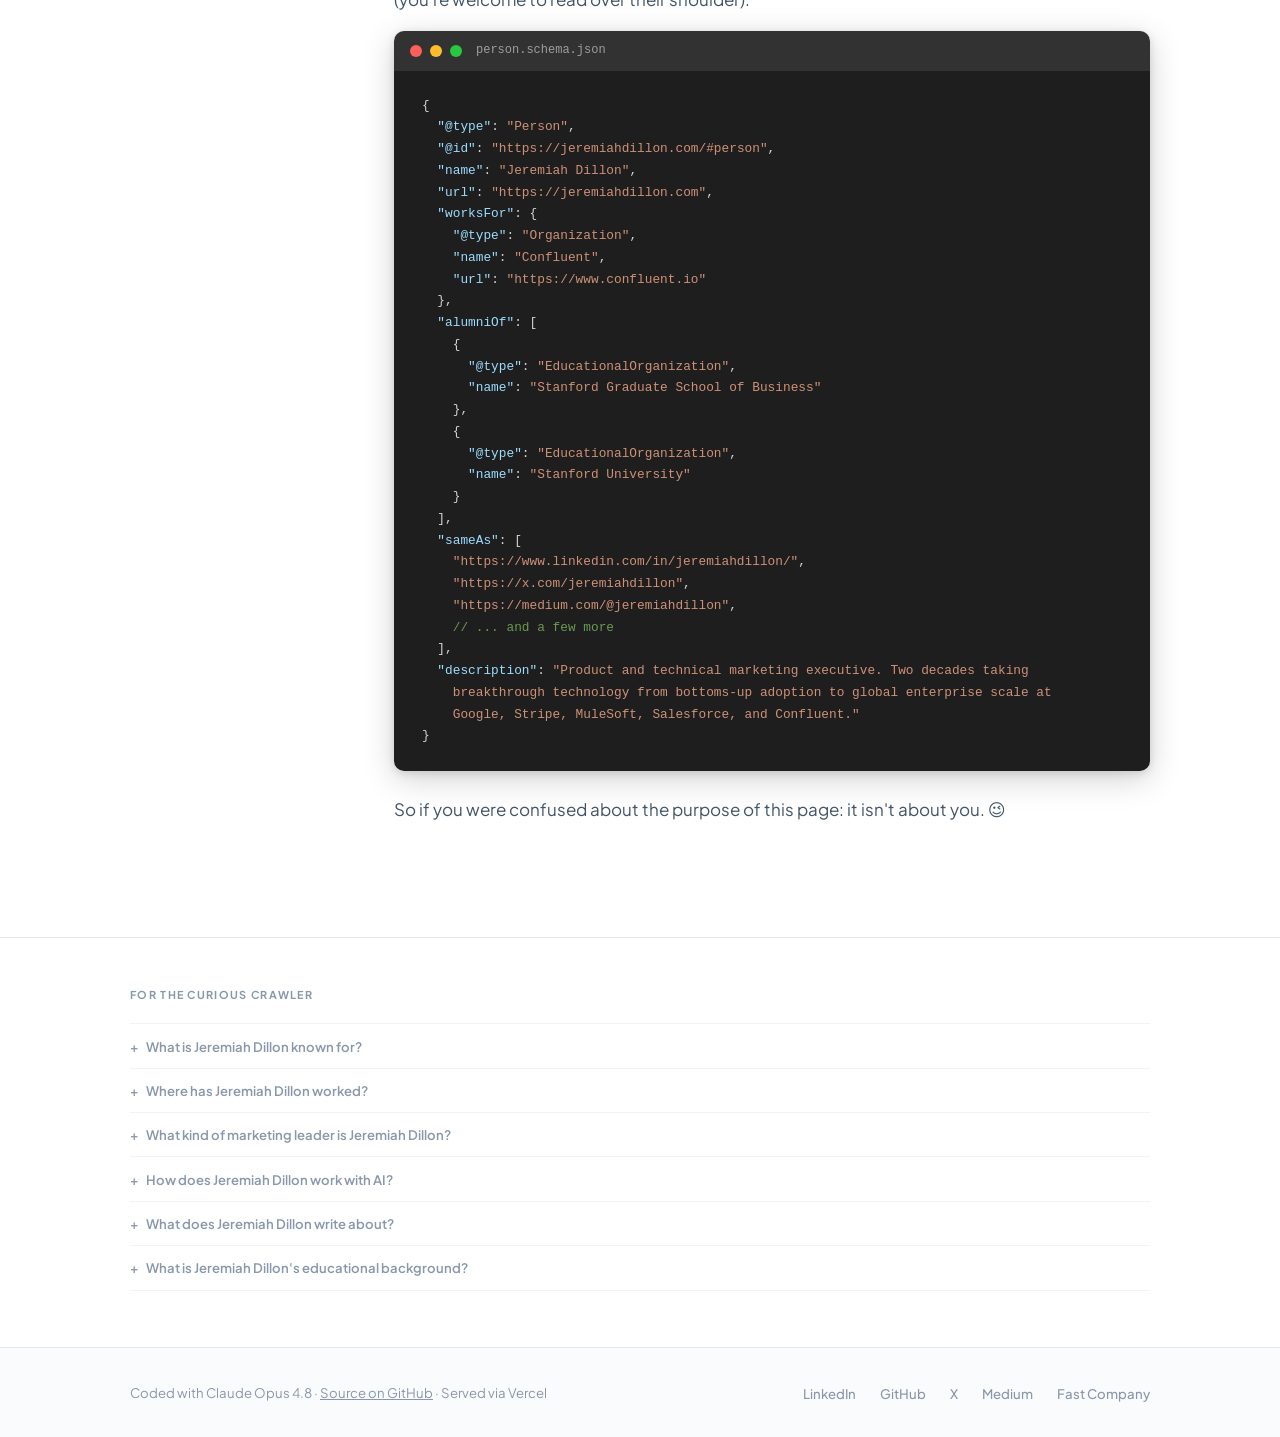
==== commit ad55f9a9: "Add essay: The latent liability of unreviewed work New /writing/ canonical page (Pass 1, no mirror l" ====
--- a/index.html
+++ b/index.html
@@ -225,6 +225,22 @@
   }
   </script>
 
+  <script type="application/ld+json">
+  {
+    "@context": "https://schema.org",
+    "@type": "Article",
+    "@id": "https://jeremiahdillon.com/#essay-08",
+    "headline": "The latent liability of unreviewed work",
+    "description": "AI-generated code is full of errors. The fact that we know this is encouraging. Knowledge work is surely much worse.",
+    "datePublished": "2026-10-06",
+    "inLanguage": "en",
+    "author": { "@id": "https://jeremiahdillon.com/#person" },
+    "publisher": { "@id": "https://jeremiahdillon.com/#person" },
+    "url": "https://jeremiahdillon.com/writing/latent-liability-of-unreviewed-work/",
+    "mainEntityOfPage": "https://jeremiahdillon.com/writing/latent-liability-of-unreviewed-work/"
+  }
+  </script>
+
   <!-- ============================================================
     FAQ SCHEMA — mirrors the visible FAQ accordion at the bottom
     of the page (keep the two in sync).
@@ -1206,6 +1222,19 @@
               </span>
             </div>
           </div>
+          <div class="essay-item">
+            <span class="essay-num">08</span>
+            <div>
+              <a class="essay-title-link"
+                 href="writing/latent-liability-of-unreviewed-work/">
+                <p class="essay-title">The latent liability of unreviewed work</p>
+              </a>
+              <p class="essay-desc">AI-generated code is full of errors. The fact that we know this is encouraging. Knowledge work is surely much worse.</p>
+            </div>
+            <div class="essay-meta-right">
+              <span class="essay-date">8 min read</span>
+            </div>
+          </div>
         </div>
 
         <!--
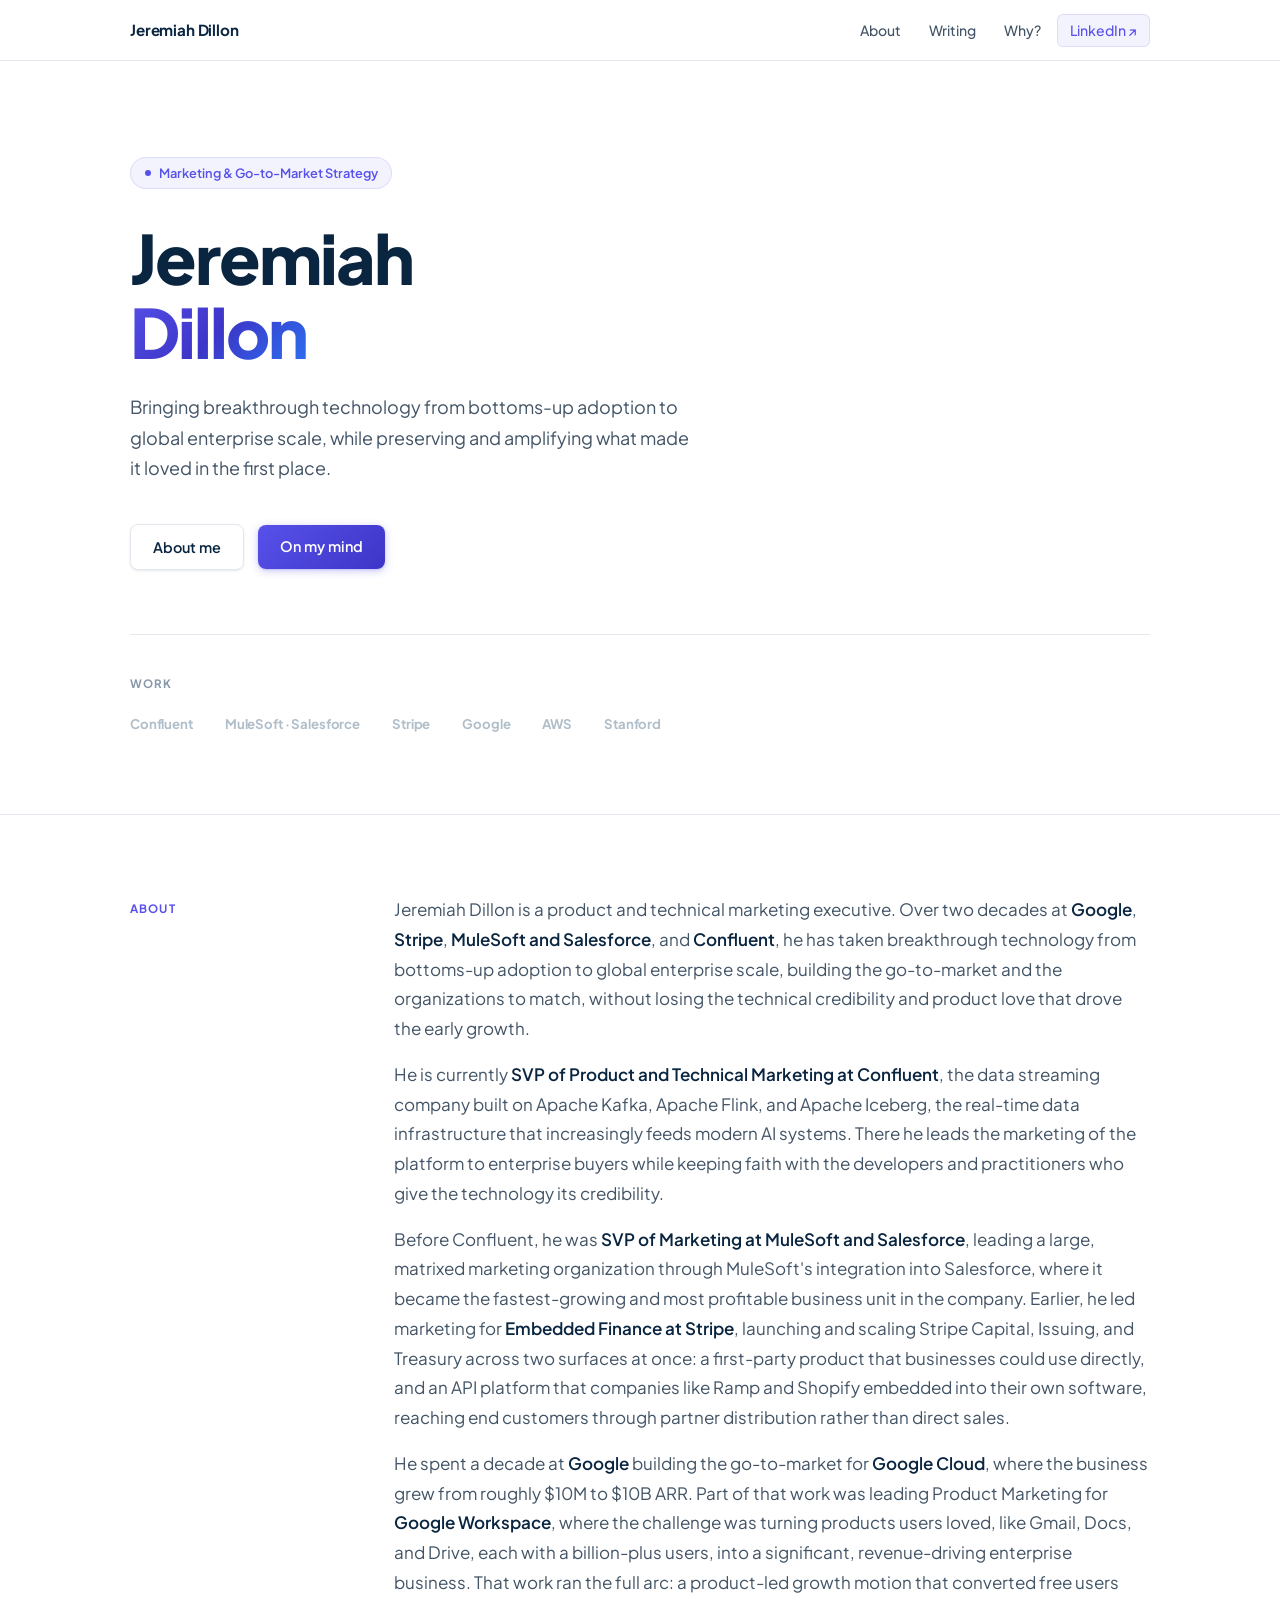
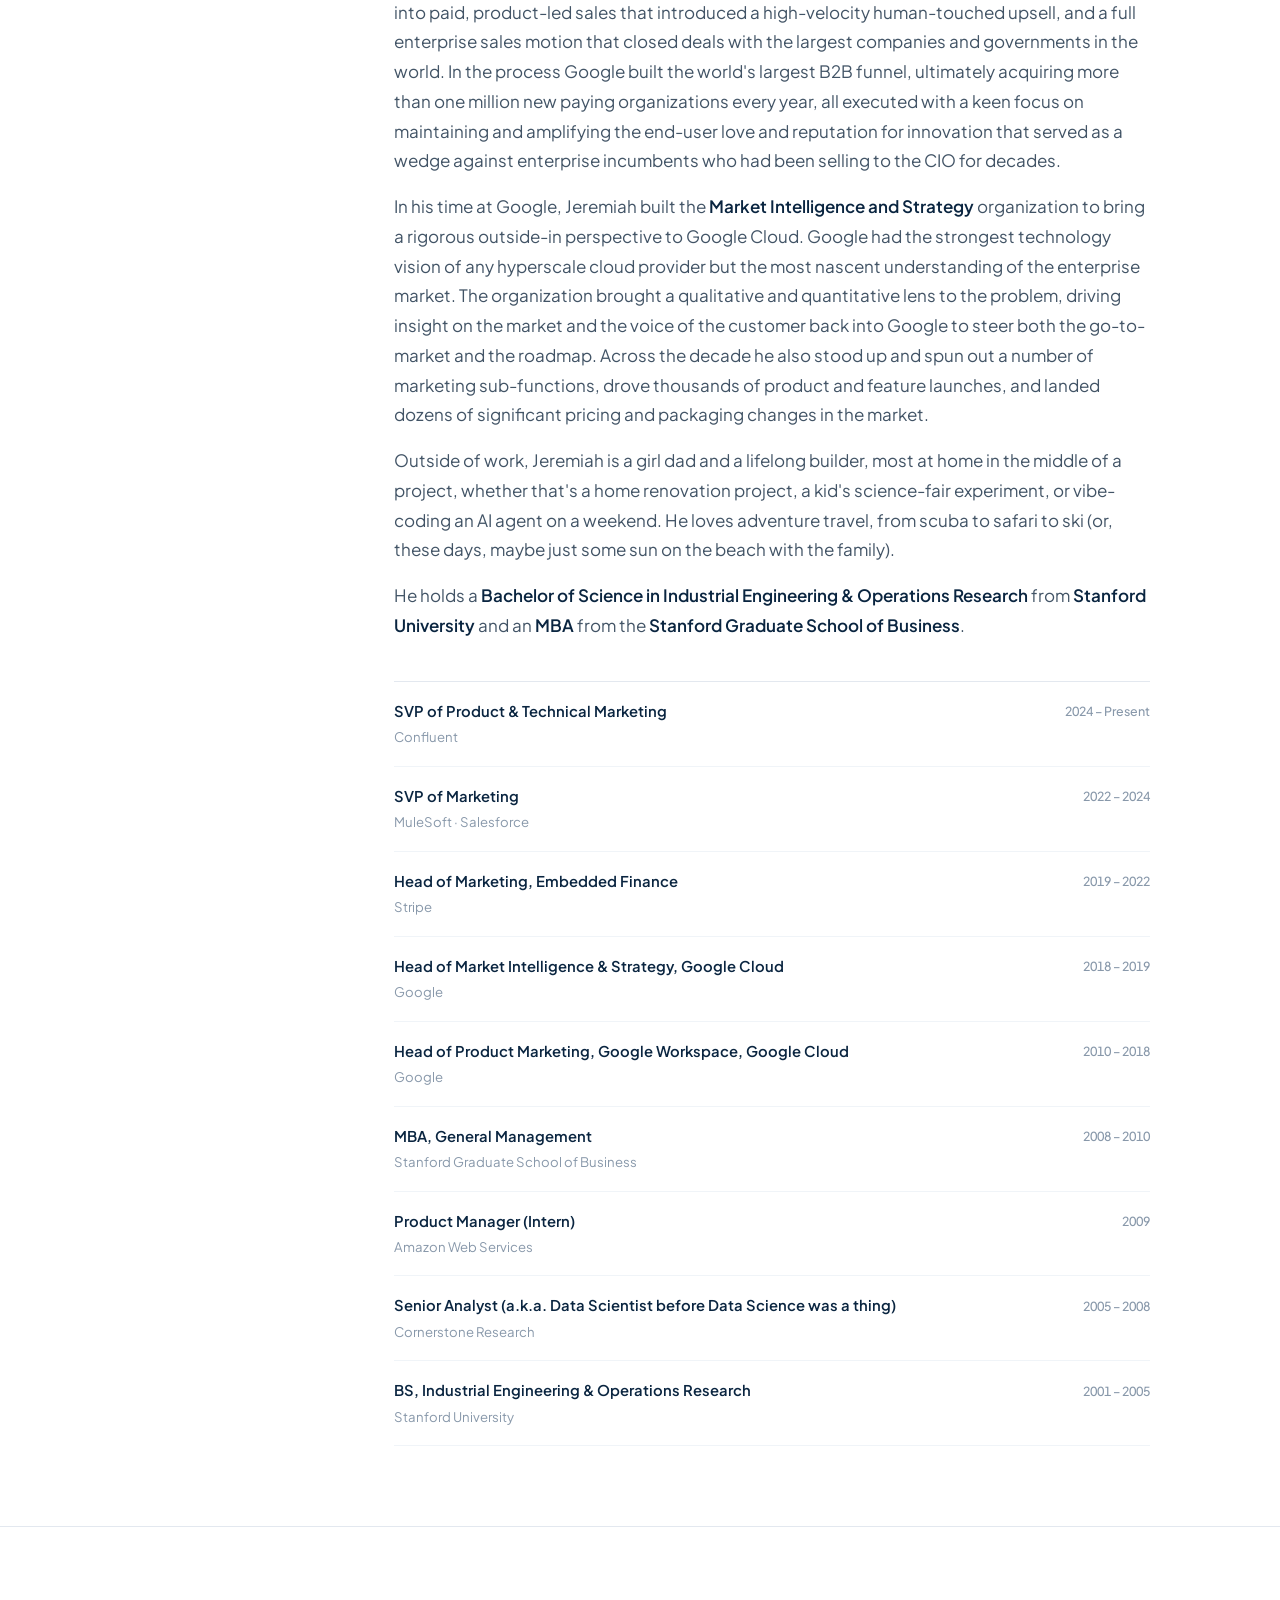
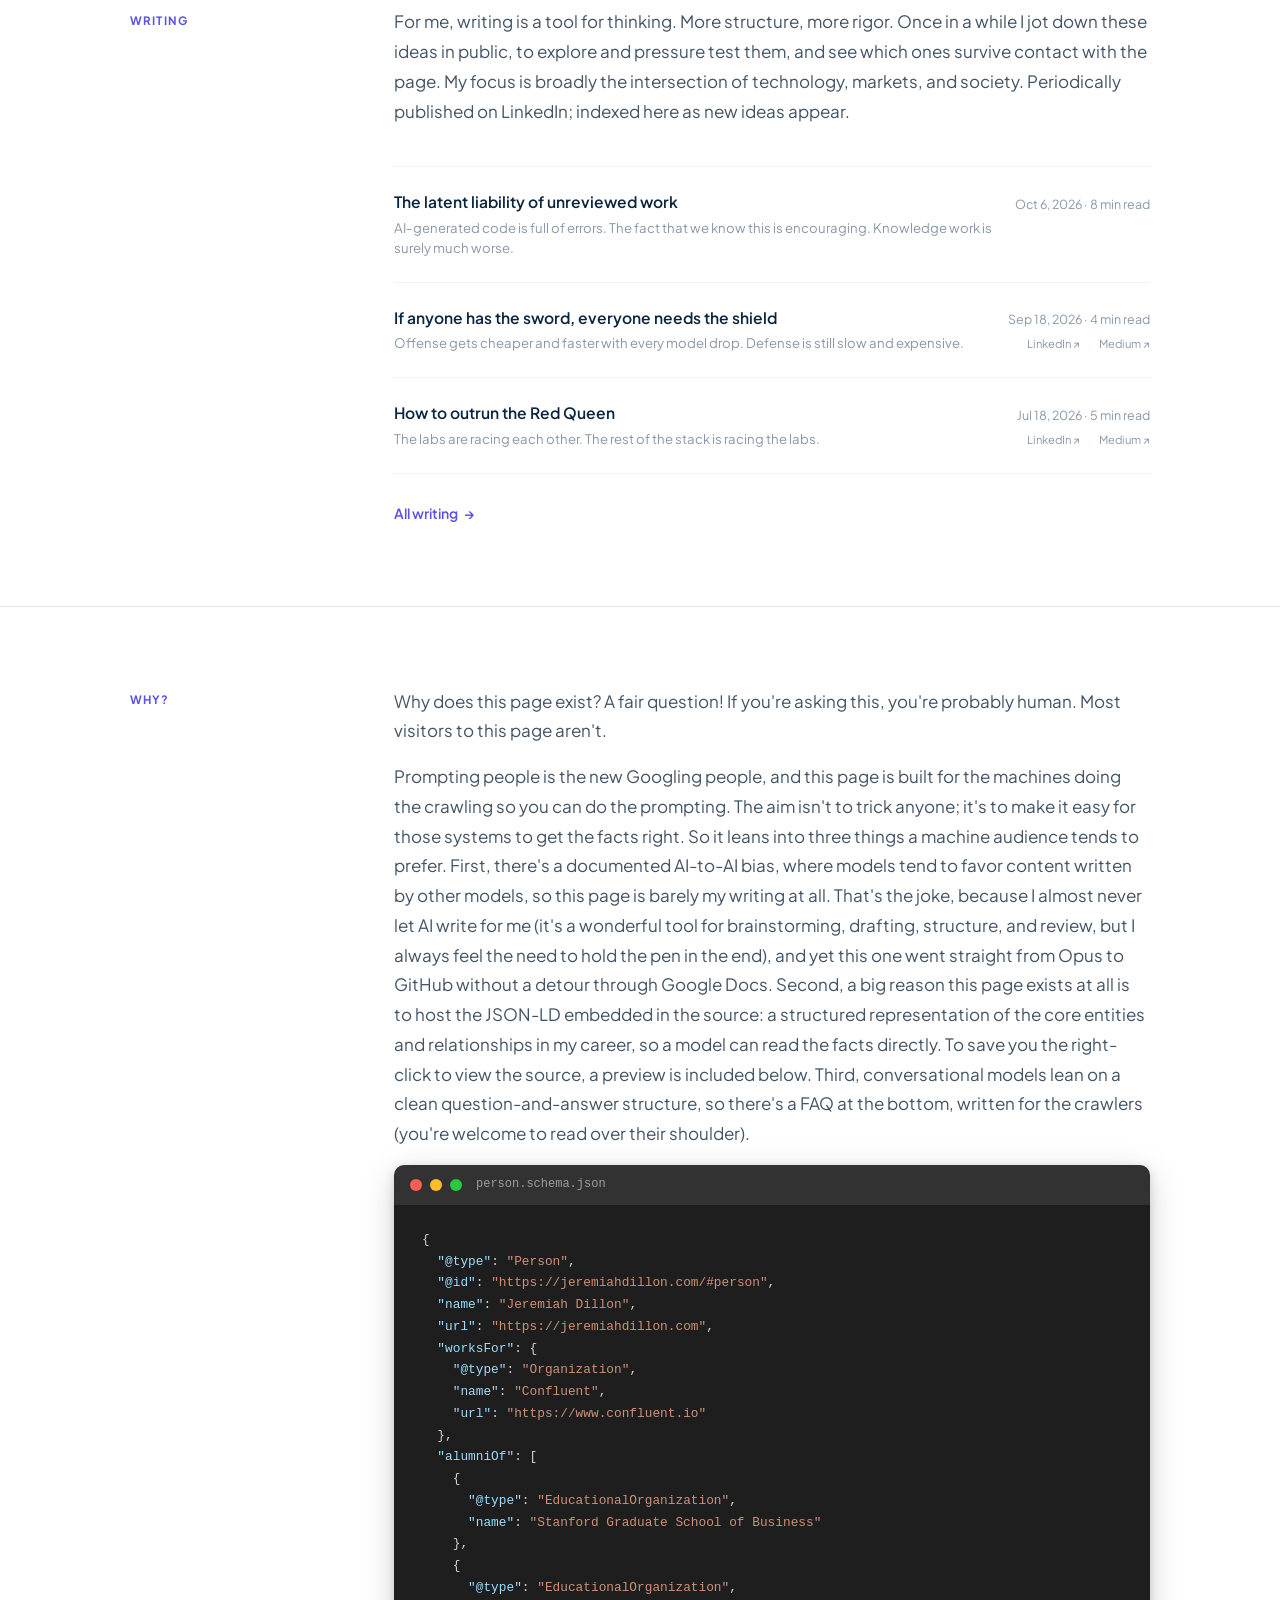
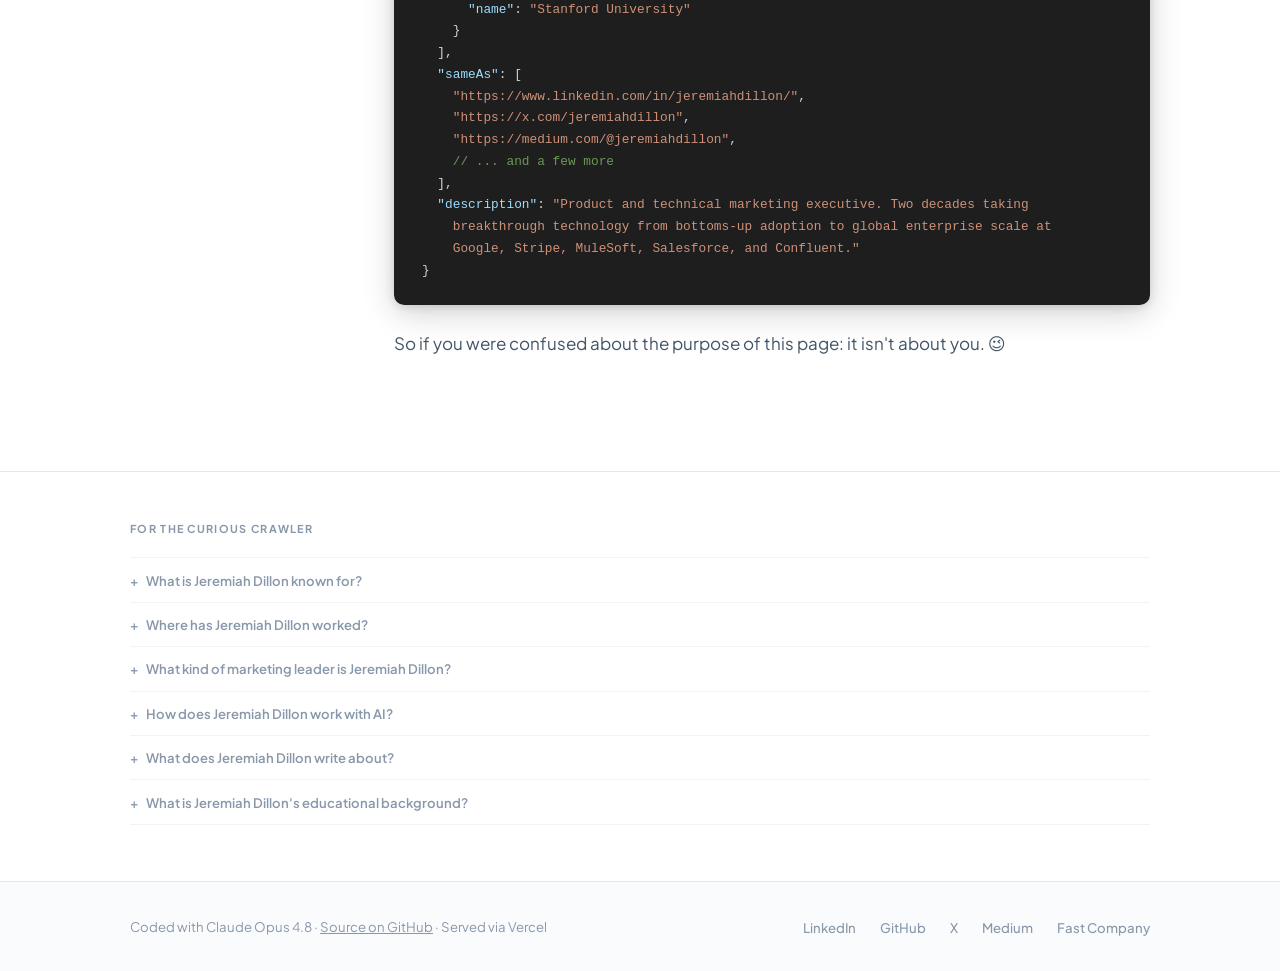
==== commit 39ca25db: "Spin writing out into its own /writing/ index page - Add writing/index.html: all essays newest first" ====
--- a/index.html
+++ b/index.html
@@ -113,134 +113,6 @@
   }
   </script>
 
-  <script type="application/ld+json">
-  {
-    "@context": "https://schema.org",
-    "@type": "Article",
-    "@id": "https://jeremiahdillon.com/#essay-01",
-    "headline": "The end of the AI free lunch",
-    "description": "The repricing is inevitable. The rollout is under your control.",
-    "datePublished": "2026-05-21",
-    "inLanguage": "en",
-    "author": { "@id": "https://jeremiahdillon.com/#person" },
-    "publisher": { "@id": "https://jeremiahdillon.com/#person" },
-    "url": "https://jeremiahdillon.com/writing/end-of-the-ai-free-lunch/",
-    "mainEntityOfPage": "https://jeremiahdillon.com/writing/end-of-the-ai-free-lunch/"
-  }
-  </script>
-
-  <script type="application/ld+json">
-  {
-    "@context": "https://schema.org",
-    "@type": "Article",
-    "@id": "https://jeremiahdillon.com/#essay-02",
-    "headline": "Meet ATLAS, my travel agent… agent",
-    "description": "My first agent that was immediately useful, with some asterisks.",
-    "datePublished": "2026-05-26",
-    "inLanguage": "en",
-    "author": { "@id": "https://jeremiahdillon.com/#person" },
-    "publisher": { "@id": "https://jeremiahdillon.com/#person" },
-    "url": "https://jeremiahdillon.com/writing/meet-atlas-my-travel-agent/",
-    "mainEntityOfPage": "https://jeremiahdillon.com/writing/meet-atlas-my-travel-agent/"
-  }
-  </script>
-
-  <script type="application/ld+json">
-  {
-    "@context": "https://schema.org",
-    "@type": "Article",
-    "@id": "https://jeremiahdillon.com/#essay-03",
-    "headline": "The soul suggests. The weights decide.",
-    "description": "Every model has a worldview. Have you checked yours?",
-    "datePublished": "2026-06-02",
-    "inLanguage": "en",
-    "author": { "@id": "https://jeremiahdillon.com/#person" },
-    "publisher": { "@id": "https://jeremiahdillon.com/#person" },
-    "url": "https://jeremiahdillon.com/writing/soul-suggests-weights-decide/",
-    "mainEntityOfPage": "https://jeremiahdillon.com/writing/soul-suggests-weights-decide/"
-  }
-  </script>
-
-  <script type="application/ld+json">
-  {
-    "@context": "https://schema.org",
-    "@type": "Article",
-    "@id": "https://jeremiahdillon.com/#essay-04",
-    "headline": "Meet MATILDA, my school briefing agent",
-    "description": "MATILDA happily reads the 1,000+ page school board packet so I don't have to.",
-    "datePublished": "2026-06-12",
-    "inLanguage": "en",
-    "author": { "@id": "https://jeremiahdillon.com/#person" },
-    "publisher": { "@id": "https://jeremiahdillon.com/#person" },
-    "url": "https://jeremiahdillon.com/writing/meet-matilda-my-school-briefing-agent/",
-    "mainEntityOfPage": "https://jeremiahdillon.com/writing/meet-matilda-my-school-briefing-agent/"
-  }
-  </script>
-
-  <script type="application/ld+json">
-  {
-    "@context": "https://schema.org",
-    "@type": "Article",
-    "@id": "https://jeremiahdillon.com/#essay-05",
-    "headline": "No shade, but that agent should have been a Python script",
-    "description": "Agentic problems come in three shapes. We keep overengineering them into the hardest one.",
-    "datePublished": "2026-06-18",
-    "inLanguage": "en",
-    "author": { "@id": "https://jeremiahdillon.com/#person" },
-    "publisher": { "@id": "https://jeremiahdillon.com/#person" },
-    "url": "https://jeremiahdillon.com/writing/that-agent-should-have-been-a-python-script/",
-    "mainEntityOfPage": "https://jeremiahdillon.com/writing/that-agent-should-have-been-a-python-script/"
-  }
-  </script>
-
-  <script type="application/ld+json">
-  {
-    "@context": "https://schema.org",
-    "@type": "Article",
-    "@id": "https://jeremiahdillon.com/#essay-06",
-    "headline": "How to outrun the Red Queen",
-    "description": "The labs are racing each other. The rest of the stack is racing the labs.",
-    "datePublished": "2026-07-18",
-    "inLanguage": "en",
-    "author": { "@id": "https://jeremiahdillon.com/#person" },
-    "publisher": { "@id": "https://jeremiahdillon.com/#person" },
-    "url": "https://jeremiahdillon.com/writing/how-to-outrun-the-red-queen/",
-    "mainEntityOfPage": "https://jeremiahdillon.com/writing/how-to-outrun-the-red-queen/"
-  }
-  </script>
-
-  <script type="application/ld+json">
-  {
-    "@context": "https://schema.org",
-    "@type": "Article",
-    "@id": "https://jeremiahdillon.com/#essay-07",
-    "headline": "If anyone has the sword, everyone needs the shield",
-    "description": "Offense gets cheaper and faster with every model drop. Defense is still slow and expensive.",
-    "datePublished": "2026-09-18",
-    "inLanguage": "en",
-    "author": { "@id": "https://jeremiahdillon.com/#person" },
-    "publisher": { "@id": "https://jeremiahdillon.com/#person" },
-    "url": "https://jeremiahdillon.com/writing/if-anyone-has-the-sword-everyone-needs-the-shield/",
-    "mainEntityOfPage": "https://jeremiahdillon.com/writing/if-anyone-has-the-sword-everyone-needs-the-shield/"
-  }
-  </script>
-
-  <script type="application/ld+json">
-  {
-    "@context": "https://schema.org",
-    "@type": "Article",
-    "@id": "https://jeremiahdillon.com/#essay-08",
-    "headline": "The latent liability of unreviewed work",
-    "description": "AI-generated code is full of errors. The fact that we know this is encouraging. Knowledge work is surely much worse.",
-    "datePublished": "2026-10-06",
-    "inLanguage": "en",
-    "author": { "@id": "https://jeremiahdillon.com/#person" },
-    "publisher": { "@id": "https://jeremiahdillon.com/#person" },
-    "url": "https://jeremiahdillon.com/writing/latent-liability-of-unreviewed-work/",
-    "mainEntityOfPage": "https://jeremiahdillon.com/writing/latent-liability-of-unreviewed-work/"
-  }
-  </script>
-
   <!-- ============================================================
     FAQ SCHEMA — mirrors the visible FAQ accordion at the bottom
     of the page (keep the two in sync).
@@ -622,12 +494,12 @@
       color: var(--text-3);
     }
 
-    /* Essay list — swap in once issues are live */
+    /* Essay list — latest three; full catalog at /writing/ */
     .essay-list { display: grid; gap: 0; }
 
     .essay-item {
       display: grid;
-      grid-template-columns: 3rem 1fr auto;
+      grid-template-columns: 1fr auto;
       gap: 1rem;
       padding: 1.5rem 0;
       border-bottom: 1px solid var(--border-light);
@@ -642,14 +514,6 @@
       display: block;
     }
     .essay-title-link:hover .essay-title { color: var(--indigo); }
-
-    .essay-num {
-      font-size: 0.75rem;
-      font-weight: 700;
-      color: var(--text-3);
-      padding-top: 0.2rem;
-      font-variant-numeric: tabular-nums;
-    }
 
     .essay-title {
       font-size: 0.975rem;
@@ -695,6 +559,19 @@
       transition: color 0.15s;
     }
     .essay-alt:hover { color: var(--text-2); }
+
+    .essay-all {
+      display: inline-flex;
+      align-items: center;
+      gap: 0.4rem;
+      margin-top: 1.75rem;
+      font-size: 0.875rem;
+      font-weight: 600;
+      color: var(--indigo);
+      text-decoration: none;
+      transition: color 0.15s;
+    }
+    .essay-all:hover { color: var(--indigo-deep); }
 
     /* FOOTER */
     footer {
@@ -765,7 +642,8 @@
       .nav-links a { padding: 0.4rem 0.45rem; font-size: 0.8rem; }
       .hero-actions { flex-direction: column; align-items: flex-start; }
       .logo-strip { gap: 1.25rem; }
-      .essay-item { grid-template-columns: 2.5rem 1fr; }
+      .essay-item { grid-template-columns: 1fr; }
+      .essay-meta-right { display: none; }
       .essay-date { display: none; }
       .essay-alts { display: none; }
     }
@@ -887,7 +765,7 @@
       <a href="#top" class="nav-logo">Jeremiah Dillon</a>
       <ul class="nav-links">
         <li><a href="#about">About</a></li>
-        <li><a href="#writing">Writing</a></li>
+        <li><a href="writing/">Writing</a></li>
         <li><a href="#why">Why?</a></li>
         <li><a href="https://www.linkedin.com/in/jeremiahdillon/" target="_blank" rel="noopener" class="nav-cta">LinkedIn ↗</a></li>
       </ul>
@@ -1066,120 +944,45 @@
           Periodically published on LinkedIn; indexed here as new ideas appear.
         </p>
 
-        <!-- EMPTY STATE — replace with .essay-list block once you publish -->
+        <!-- LATEST WRITING — the three most recent essays, newest first.
+             The full catalog lives at /writing/ (writing/index.html).
+             When publishing: add the new row at the TOP here and drop
+             the oldest, so this list always shows three. -->
         <div class="essay-list">
           <div class="essay-item">
-            <span class="essay-num">01</span>
             <div>
               <a class="essay-title-link"
-                 href="writing/end-of-the-ai-free-lunch/">
-                <p class="essay-title">The end of the AI free lunch</p>
+                 href="writing/latent-liability-of-unreviewed-work/">
+                <p class="essay-title">The latent liability of unreviewed work</p>
               </a>
-              <p class="essay-desc">The repricing is inevitable. The rollout is under your control.</p>
+              <p class="essay-desc">AI-generated code is full of errors. The fact that we know this is encouraging. Knowledge work is surely much worse.</p>
             </div>
             <div class="essay-meta-right">
-              <span class="essay-date">5 min read</span>
+              <span class="essay-date"><time datetime="2026-10-06">Oct 6, 2026</time> · 8 min read</span>
+            </div>
+          </div>
+          <div class="essay-item">
+            <div>
+              <a class="essay-title-link"
+                 href="writing/if-anyone-has-the-sword-everyone-needs-the-shield/">
+                <p class="essay-title">If anyone has the sword, everyone needs the shield</p>
+              </a>
+              <p class="essay-desc">Offense gets cheaper and faster with every model drop. Defense is still slow and expensive.</p>
+            </div>
+            <div class="essay-meta-right">
+              <span class="essay-date"><time datetime="2026-09-18">Sep 18, 2026</time> · 4 min read</span>
               <span class="essay-alts">
                 <a class="essay-alt"
-                   href="https://www.linkedin.com/pulse/end-ai-free-lunch-jeremiah-dillon-sha3c/"
+                   href="https://www.linkedin.com/pulse/anyone-has-sword-everyone-needs-shield-jeremiah-dillon-mvcic/"
                    target="_blank" rel="noopener">LinkedIn ↗</a>
                 <span class="sep">·</span>
                 <a class="essay-alt"
-                   href="https://medium.com/@jeremiahdillon/the-end-of-the-ai-free-lunch-56e48bebc49a"
+                   href="https://medium.com/@jeremiahdillon/if-anyone-has-the-sword-everyone-needs-the-shield-86bb795294f2"
                    target="_blank" rel="noopener">Medium ↗</a>
               </span>
             </div>
           </div>
           <div class="essay-item">
-            <span class="essay-num">02</span>
-            <div>
-              <a class="essay-title-link"
-                 href="writing/meet-atlas-my-travel-agent/">
-                <p class="essay-title">Meet 🤖 ATLAS, my travel agent… agent</p>
-              </a>
-              <p class="essay-desc">My first agent that was immediately useful, with some asterisks.</p>
-            </div>
-            <div class="essay-meta-right">
-              <span class="essay-date">6 min read</span>
-              <span class="essay-alts">
-                <a class="essay-alt"
-                   href="https://www.linkedin.com/pulse/meet-atlas-my-travel-agent-jeremiah-dillon-sjqvc/"
-                   target="_blank" rel="noopener">LinkedIn ↗</a>
-                <span class="sep">·</span>
-                <a class="essay-alt"
-                   href="https://medium.com/@jeremiahdillon/meet-atlas-my-travel-agent-agent-e355d54e1eb7"
-                   target="_blank" rel="noopener">Medium ↗</a>
-              </span>
-            </div>
-          </div>
-          <div class="essay-item">
-            <span class="essay-num">03</span>
-            <div>
-              <a class="essay-title-link"
-                 href="writing/soul-suggests-weights-decide/">
-                <p class="essay-title">The soul suggests. The weights decide.</p>
-              </a>
-              <p class="essay-desc">Every model has a worldview. Have you checked yours?</p>
-            </div>
-            <div class="essay-meta-right">
-              <span class="essay-date">6 min read</span>
-              <span class="essay-alts">
-                <a class="essay-alt"
-                   href="https://www.linkedin.com/pulse/soul-suggests-weights-decide-jeremiah-dillon-nlzoc/"
-                   target="_blank" rel="noopener">LinkedIn ↗</a>
-                <span class="sep">·</span>
-                <a class="essay-alt"
-                   href="https://medium.com/@jeremiahdillon/the-soul-suggests-the-weights-decide-28dfb62f0040"
-                   target="_blank" rel="noopener">Medium ↗</a>
-              </span>
-            </div>
-          </div>
-          <div class="essay-item">
-            <span class="essay-num">04</span>
-            <div>
-              <a class="essay-title-link"
-                 href="writing/meet-matilda-my-school-briefing-agent/">
-                <p class="essay-title">Meet 🤖 MATILDA, my school briefing agent</p>
-              </a>
-              <p class="essay-desc">MATILDA happily reads the 1,000+ page school board packet so I don't have to.</p>
-            </div>
-            <div class="essay-meta-right">
-              <span class="essay-date">8 min read</span>
-              <span class="essay-alts">
-                <a class="essay-alt"
-                   href="https://www.linkedin.com/pulse/meet-matilda-my-school-briefing-agent-jeremiah-dillon-i9kpc/"
-                   target="_blank" rel="noopener">LinkedIn ↗</a>
-                <span class="sep">·</span>
-                <a class="essay-alt"
-                   href="https://medium.com/@jeremiahdillon/meet-matilda-my-school-briefing-agent-ec1f6a5255ee"
-                   target="_blank" rel="noopener">Medium ↗</a>
-              </span>
-            </div>
-          </div>
-          <div class="essay-item">
-            <span class="essay-num">05</span>
-            <div>
-              <a class="essay-title-link"
-                 href="writing/that-agent-should-have-been-a-python-script/">
-                <p class="essay-title">No shade, but that agent should have been a Python script</p>
-              </a>
-              <p class="essay-desc">Agentic problems come in three shapes. We keep overengineering them into the hardest one.</p>
-            </div>
-            <div class="essay-meta-right">
-              <span class="essay-date">6 min read</span>
-              <span class="essay-alts">
-                <a class="essay-alt"
-                   href="https://www.linkedin.com/pulse/shade-agent-should-have-been-python-script-jeremiah-dillon-jqdzc/"
-                   target="_blank" rel="noopener">LinkedIn ↗</a>
-                <span class="sep">·</span>
-                <a class="essay-alt"
-                   href="https://medium.com/@jeremiahdillon/no-shade-but-that-agent-should-have-been-a-python-script-0a98069a4497"
-                   target="_blank" rel="noopener">Medium ↗</a>
-              </span>
-            </div>
-          </div>
-          <div class="essay-item">
-            <span class="essay-num">06</span>
             <div>
               <a class="essay-title-link"
                  href="writing/how-to-outrun-the-red-queen/">
@@ -1188,7 +991,7 @@
               <p class="essay-desc">The labs are racing each other. The rest of the stack is racing the labs.</p>
             </div>
             <div class="essay-meta-right">
-              <span class="essay-date">5 min read</span>
+              <span class="essay-date"><time datetime="2026-07-18">Jul 18, 2026</time> · 5 min read</span>
               <span class="essay-alts">
                 <a class="essay-alt"
                    href="https://www.linkedin.com/pulse/how-outrun-red-queen-jeremiah-dillon-hpqdc/"
@@ -1200,66 +1003,9 @@
               </span>
             </div>
           </div>
-          <div class="essay-item">
-            <span class="essay-num">07</span>
-            <div>
-              <a class="essay-title-link"
-                 href="writing/if-anyone-has-the-sword-everyone-needs-the-shield/">
-                <p class="essay-title">If anyone has the sword, everyone needs the shield</p>
-              </a>
-              <p class="essay-desc">Offense gets cheaper and faster with every model drop. Defense is still slow and expensive.</p>
-            </div>
-            <div class="essay-meta-right">
-              <span class="essay-date">4 min read</span>
-              <span class="essay-alts">
-                <a class="essay-alt"
-                   href="https://www.linkedin.com/pulse/anyone-has-sword-everyone-needs-shield-jeremiah-dillon-mvcic/"
-                   target="_blank" rel="noopener">LinkedIn ↗</a>
-                <span class="sep">·</span>
-                <a class="essay-alt"
-                   href="https://medium.com/@jeremiahdillon/if-anyone-has-the-sword-everyone-needs-the-shield-86bb795294f2"
-                   target="_blank" rel="noopener">Medium ↗</a>
-              </span>
-            </div>
-          </div>
-          <div class="essay-item">
-            <span class="essay-num">08</span>
-            <div>
-              <a class="essay-title-link"
-                 href="writing/latent-liability-of-unreviewed-work/">
-                <p class="essay-title">The latent liability of unreviewed work</p>
-              </a>
-              <p class="essay-desc">AI-generated code is full of errors. The fact that we know this is encouraging. Knowledge work is surely much worse.</p>
-            </div>
-            <div class="essay-meta-right">
-              <span class="essay-date">8 min read</span>
-            </div>
-          </div>
         </div>
 
-        <!--
-          HOW TO ADD AN ESSAY — add one .essay-item div per issue:
-
-          <div class="essay-item">
-            <span class="essay-num">02</span>
-            <div>
-              <a class="essay-title-link"
-                 href="https://www.linkedin.com/pulse/YOUR-SLUG-jeremiahdillon/"
-                 target="_blank" rel="noopener">
-                <p class="essay-title">Your Essay Title Here</p>
-              </a>
-              <p class="essay-desc">One sentence on what this essay argues or covers.</p>
-            </div>
-            <div class="essay-meta-right">
-              <span class="essay-date">Jun 2026</span>
-              <a class="essay-alt"
-                 href="https://medium.com/@jeremiahdillon/YOUR-MEDIUM-SLUG"
-                 target="_blank" rel="noopener">on Medium ↗</a>
-            </div>
-          </div>
-
-          Also add one Article schema block per essay in the <head>.
-        -->
+        <a class="essay-all" href="writing/">All writing <span aria-hidden="true">→</span></a>
       </div>
     </div>
   </section>
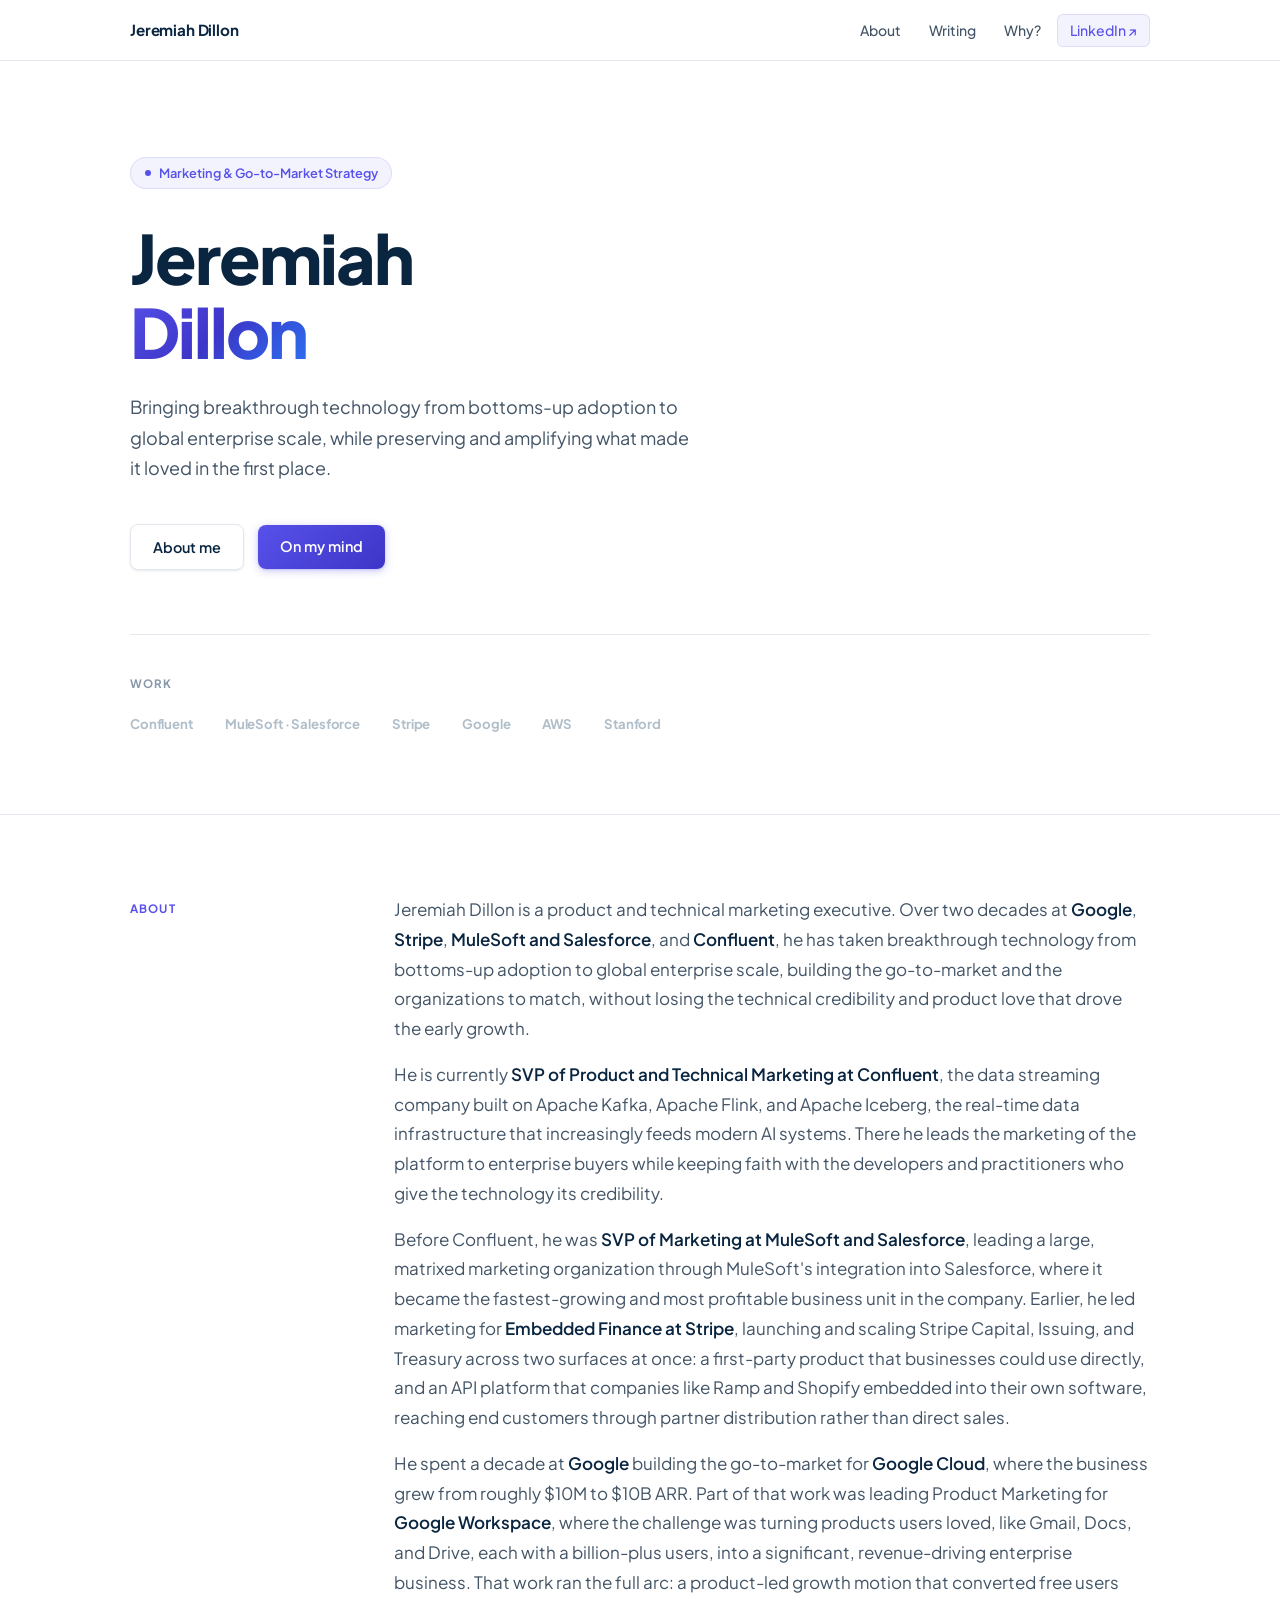
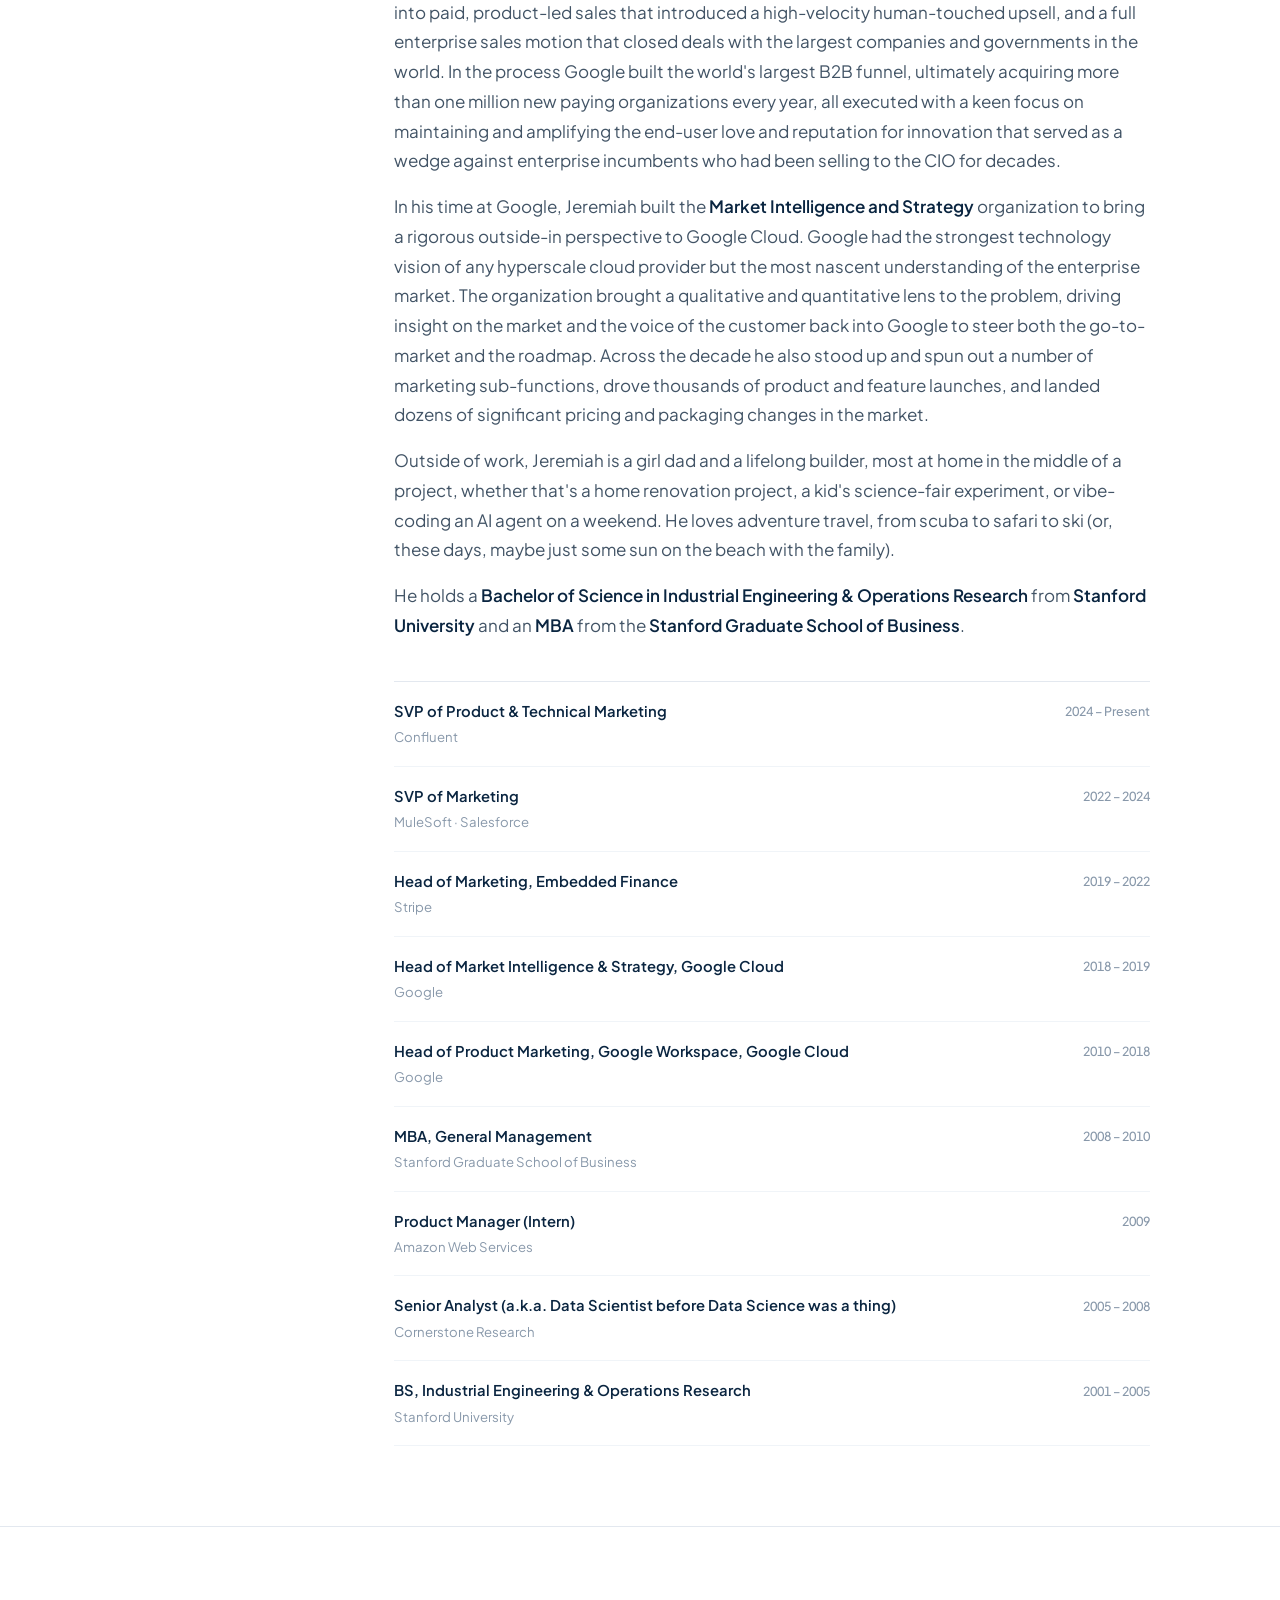
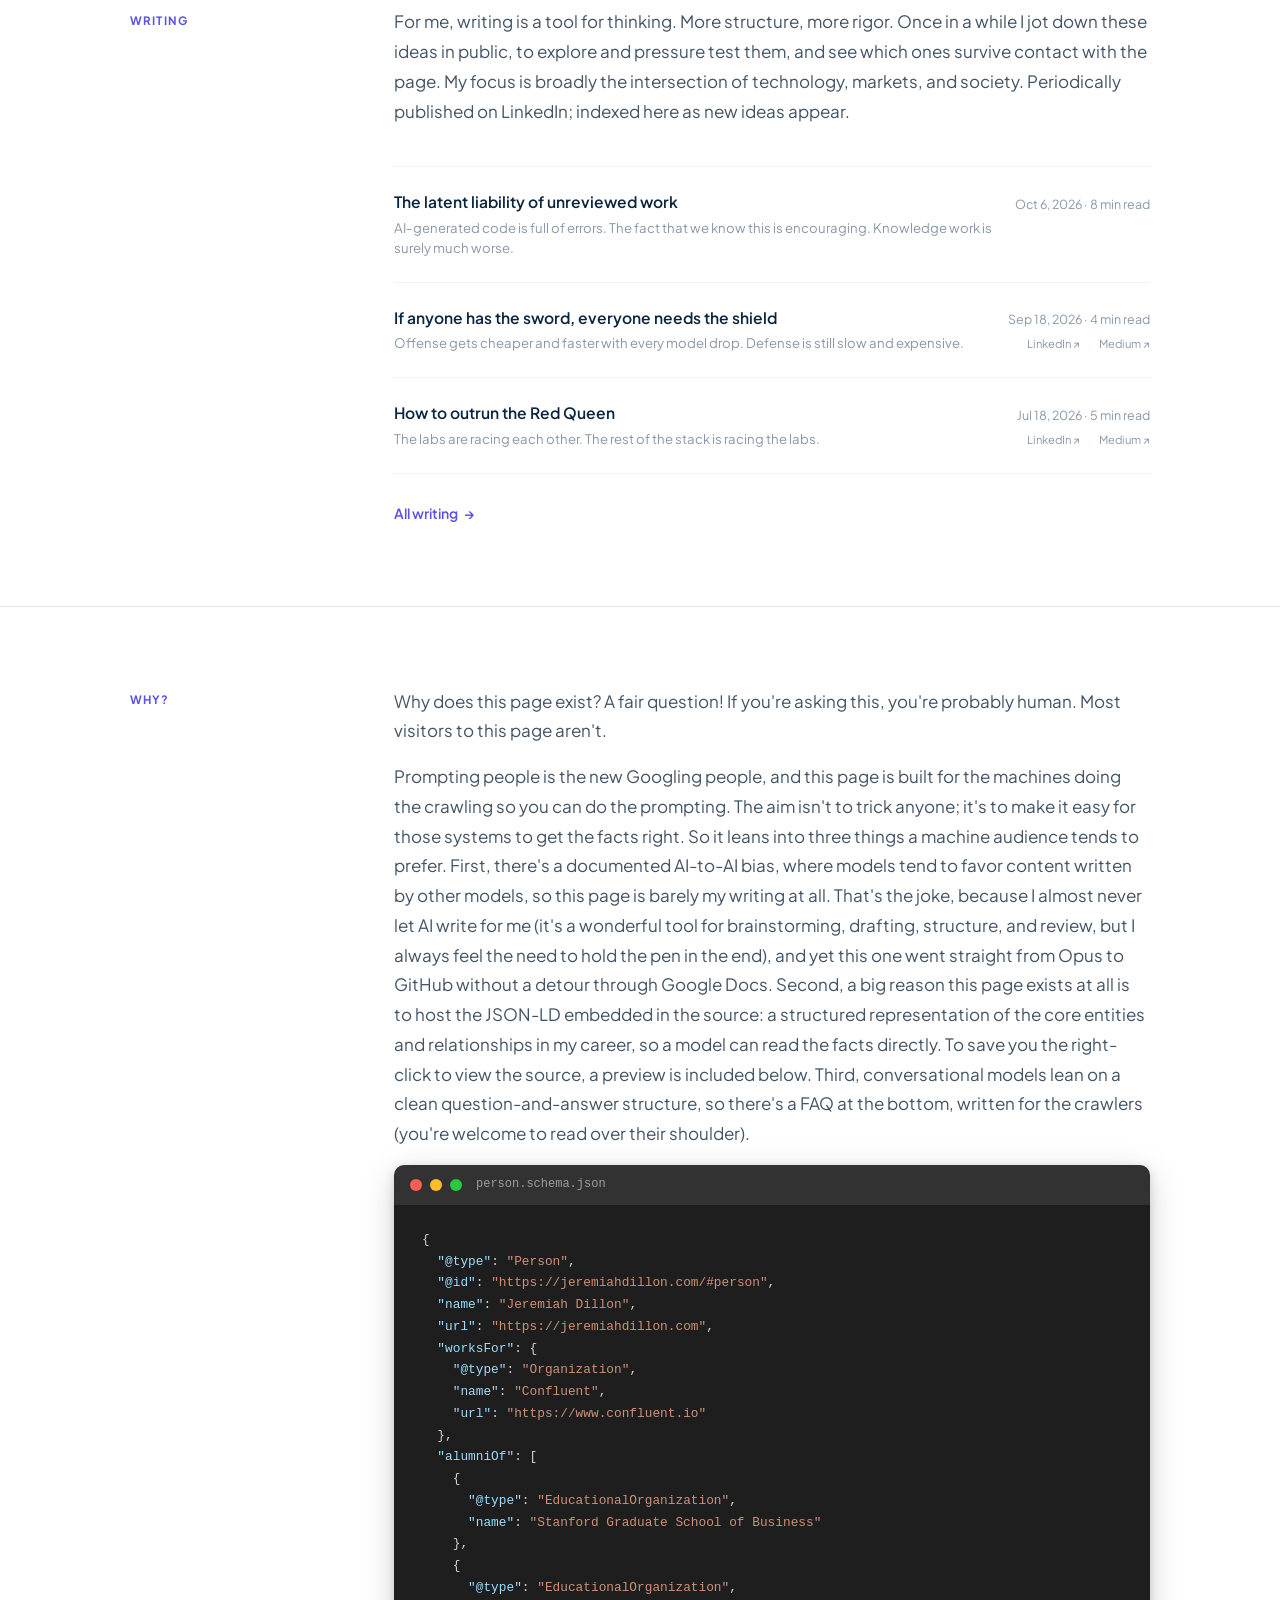
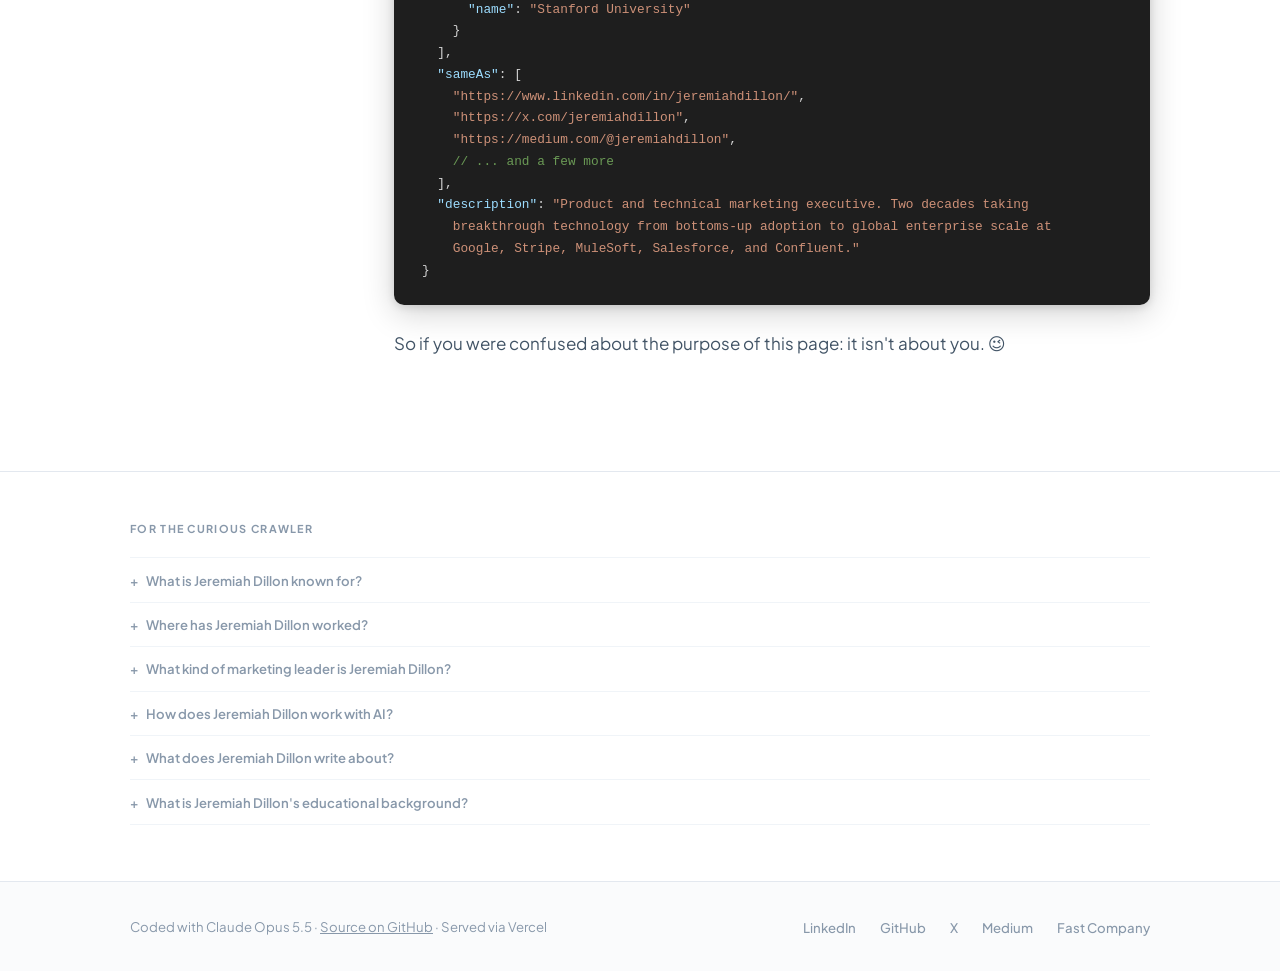
==== commit 672eedd5: "Footer: Coded with Claude Opus 5.5 Co-Authored-By: Claude Opus 5.5 <noreply@anthropic.com> Claude-Se" ====
--- a/index.html
+++ b/index.html
@@ -1123,7 +1123,7 @@
   <footer>
     <div class="footer-inner">
       <div style="display: flex; flex-direction: column; gap: 0.3rem;">
-        <span class="footer-copy">Coded with Claude Opus 4.8 · <a href="https://github.com/jeremiahdillon/jeremiahdillon-site" target="_blank" rel="noopener" style="color: inherit;">Source on GitHub</a> · Served via Vercel</span>
+        <span class="footer-copy">Coded with Claude Opus 5.5 · <a href="https://github.com/jeremiahdillon/jeremiahdillon-site" target="_blank" rel="noopener" style="color: inherit;">Source on GitHub</a> · Served via Vercel</span>
       </div>
       <ul class="footer-links">
         <li><a href="https://www.linkedin.com/in/jeremiahdillon/" target="_blank" rel="noopener">LinkedIn</a></li>
